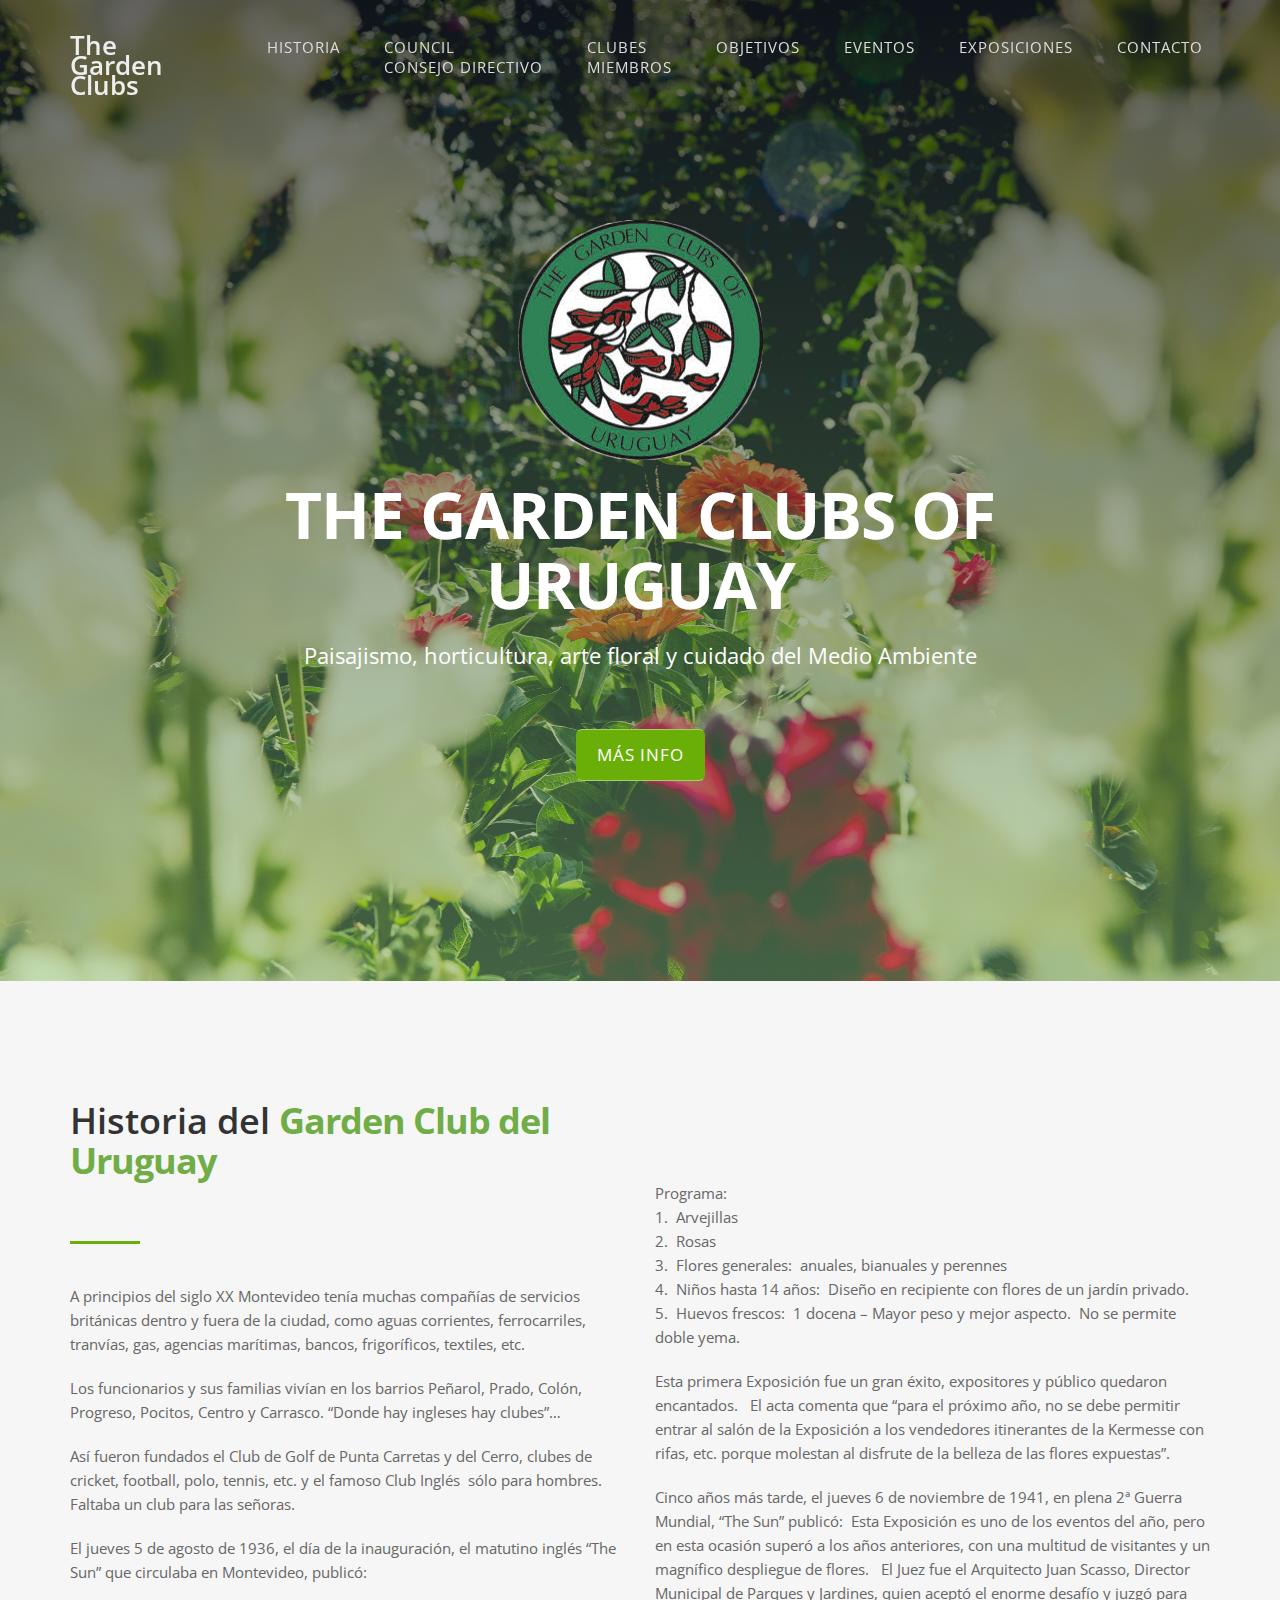
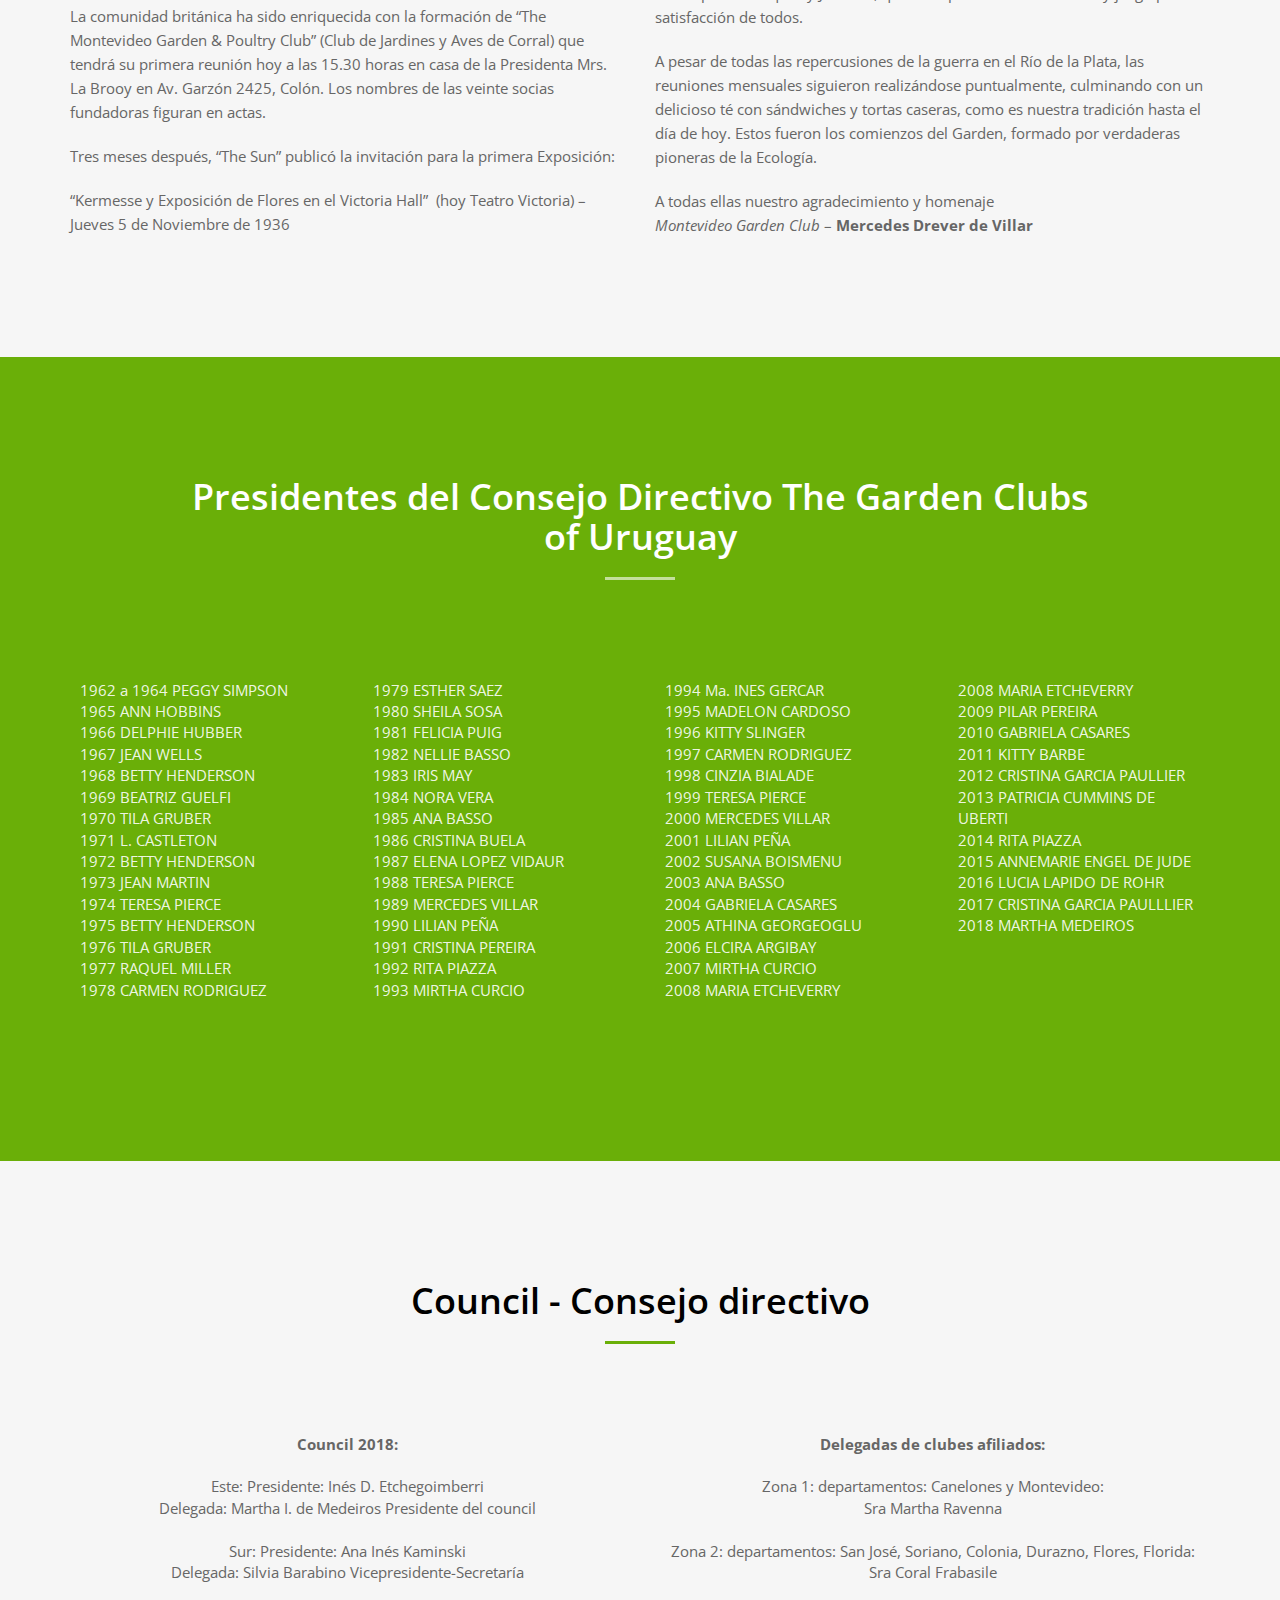
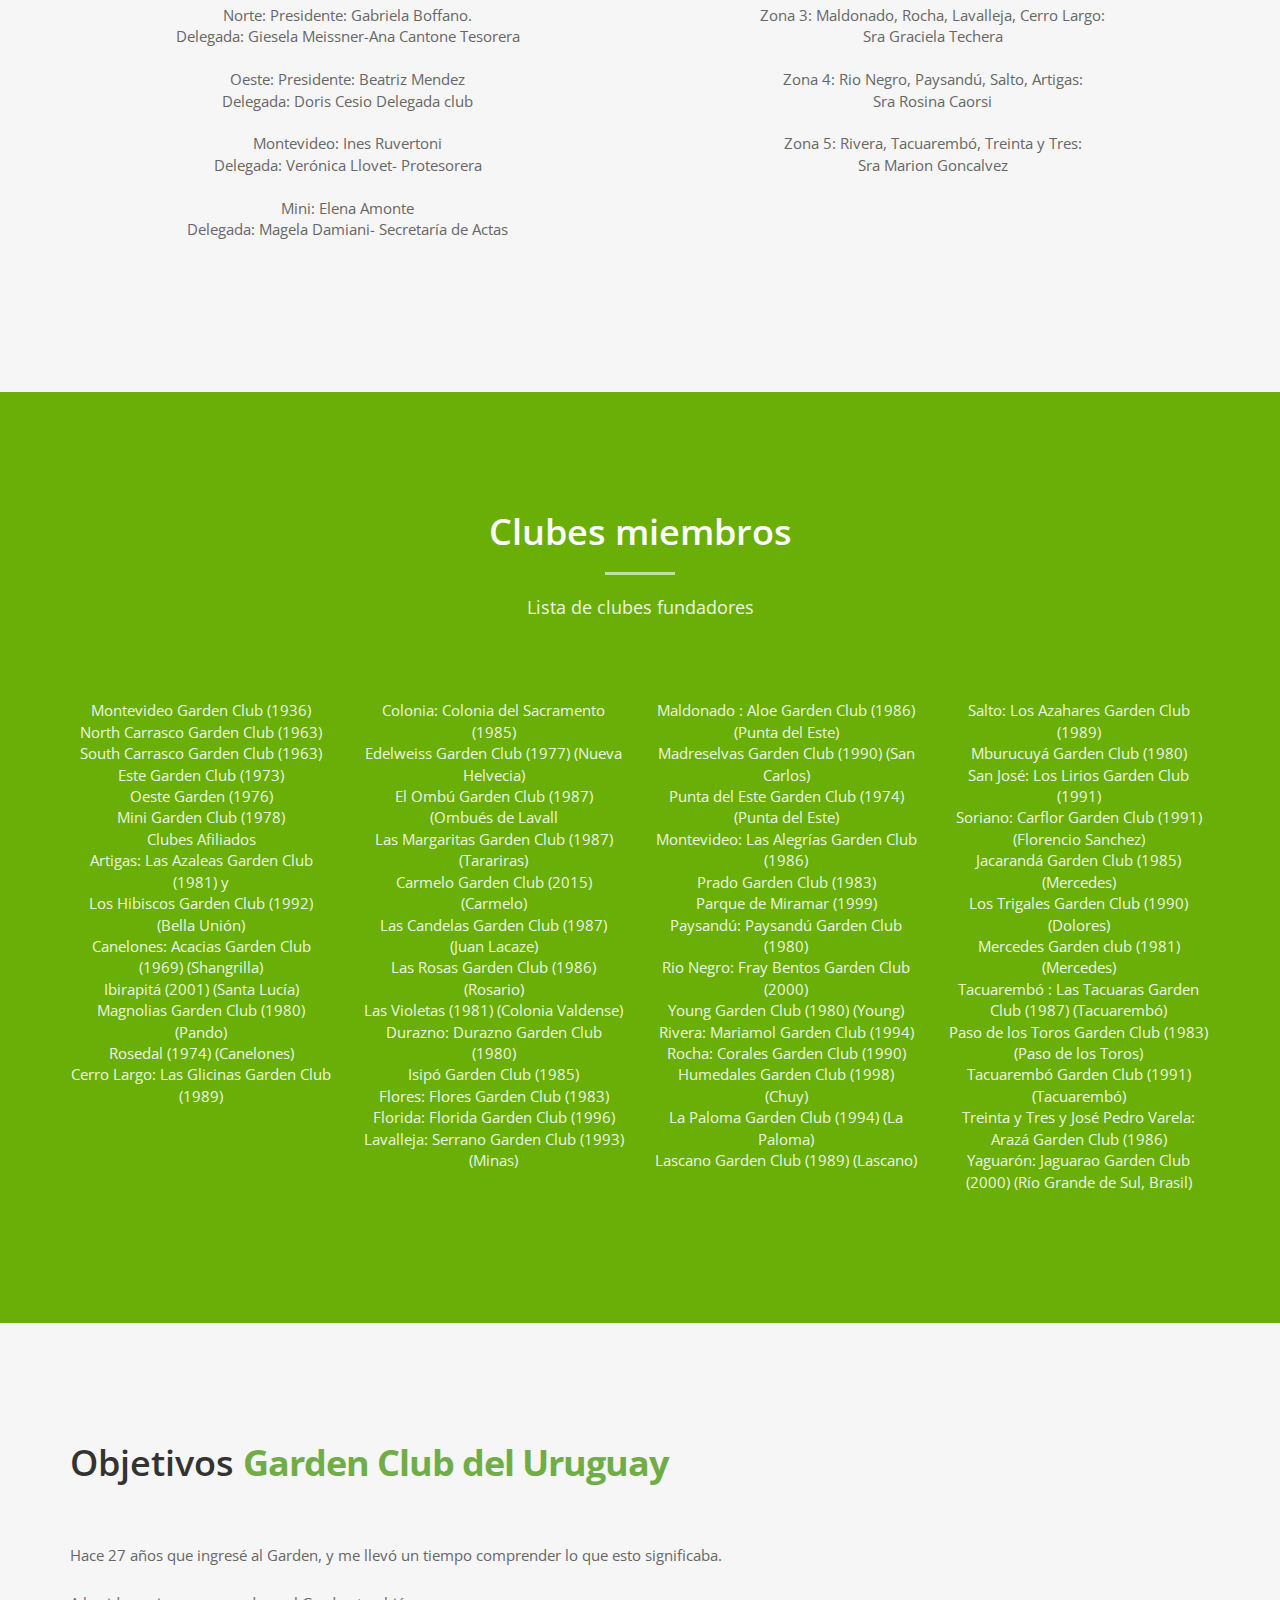
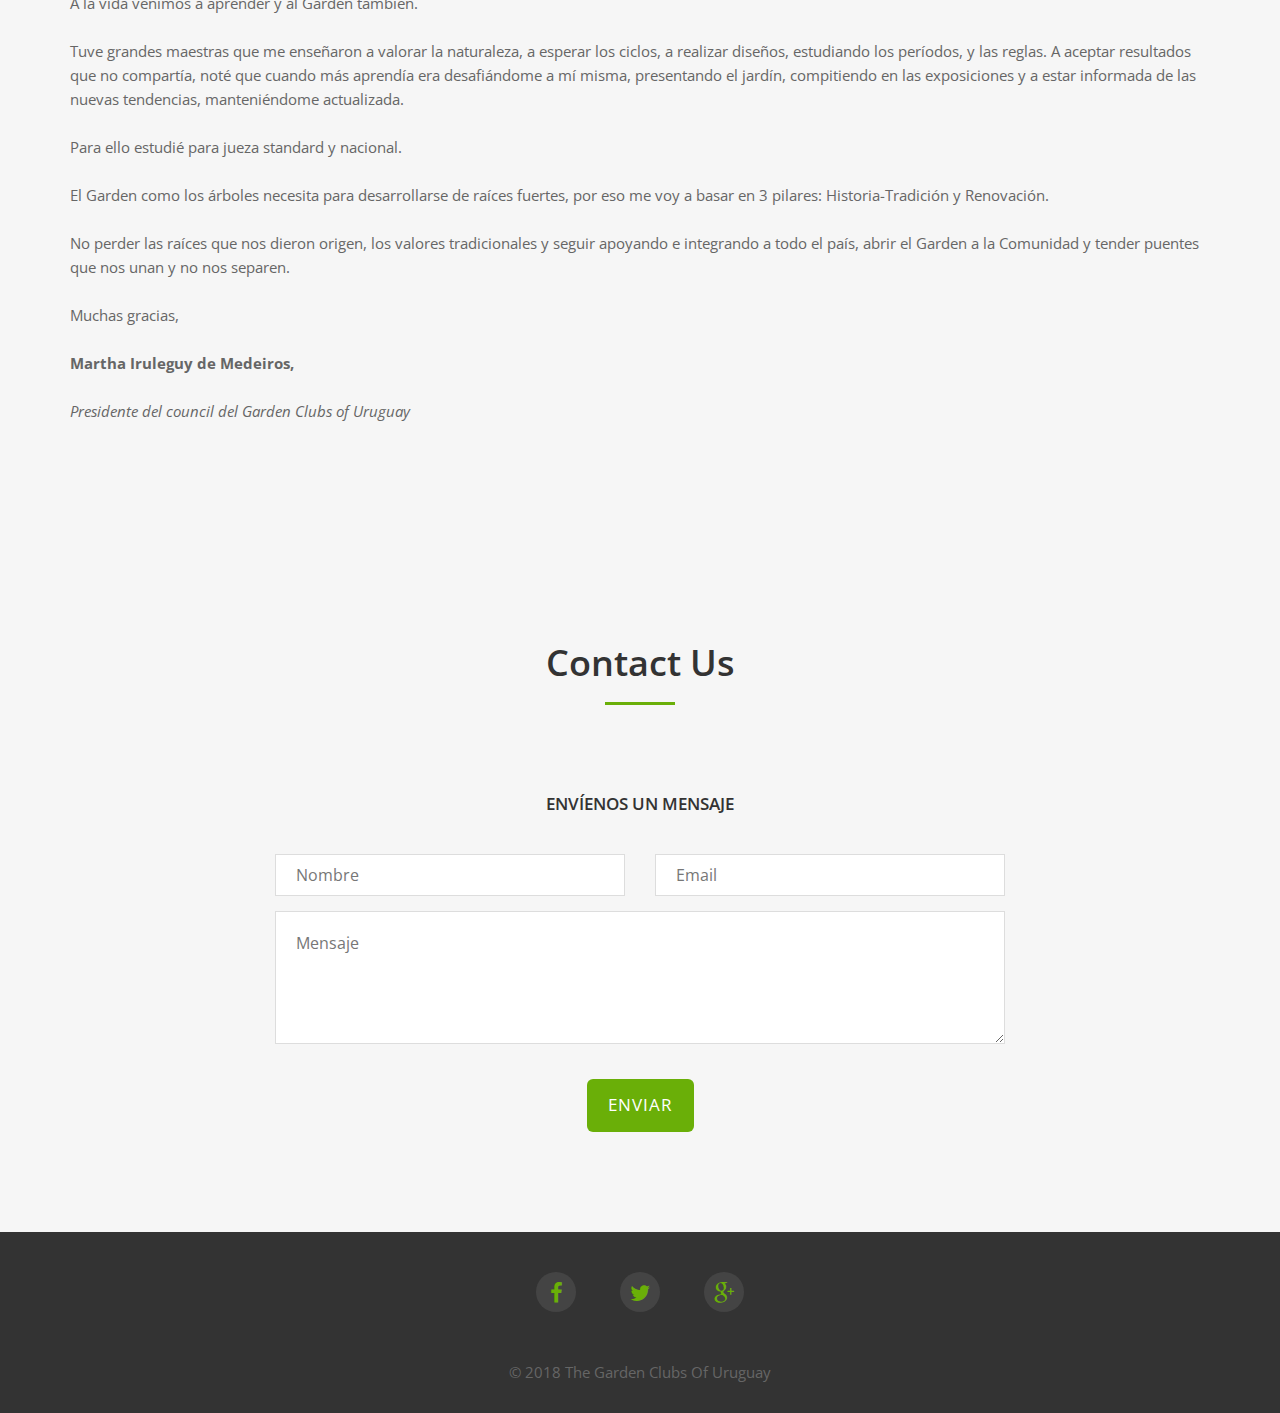
==== landscaper/index.html @ e651f4d4 "envio de correo" ====
<!DOCTYPE html>
<html lang="en">
<head>
<meta charset="utf-8">
<meta name="viewport" content="width=device-width, initial-scale=1">
<title>The Garden Club</title>
<meta name="description" content="">
<meta name="author" content="">

<!-- Favicons
    ================================================== -->
<link rel="shortcut icon" href="img/favicon.ico" type="image/x-icon">
<link rel="apple-touch-icon" href="img/apple-touch-icon.png">
<link rel="apple-touch-icon" sizes="72x72" href="img/apple-touch-icon-72x72.png">
<link rel="apple-touch-icon" sizes="114x114" href="img/apple-touch-icon-114x114.png">

<!-- Bootstrap -->
<link rel="stylesheet" type="text/css"  href="css/bootstrap.css">
<link rel="stylesheet" type="text/css" href="fonts/font-awesome/css/font-awesome.css">

<!-- Slider
    ================================================== -->
<link href="css/owl.carousel.css" rel="stylesheet" media="screen">
<link href="css/owl.theme.css" rel="stylesheet" media="screen">

<!-- Stylesheet
    ================================================== -->
<link rel="stylesheet" type="text/css" href="css/style.css">
<link rel="stylesheet" type="text/css" href="css/nivo-lightbox/nivo-lightbox.css">
<link rel="stylesheet" type="text/css" href="css/nivo-lightbox/default.css">
<link href="https://fonts.googleapis.com/css?family=Open+Sans:300,400,600,700" rel="stylesheet">

<!-- HTML5 shim and Respond.js for IE8 support of HTML5 elements and media queries -->
<!-- WARNING: Respond.js doesn't work if you view the page via file:// -->
<!--[if lt IE 9]>
      <script src="https://oss.maxcdn.com/html5shiv/3.7.2/html5shiv.min.js"></script>
      <script src="https://oss.maxcdn.com/respond/1.4.2/respond.min.js"></script>
    <![endif]-->
</head>
<body id="page-top" data-spy="scroll" data-target=".navbar-fixed-top">
<!-- Navigation
    ==========================================-->
<nav id="menu" class="navbar navbar-default navbar-fixed-top">
  <div class="container"> 
    <!-- Brand and toggle get grouped for better mobile display -->
    <div class="navbar-header">
      <button type="button" class="navbar-toggle collapsed" data-toggle="collapse" data-target="#bs-example-navbar-collapse-1"> <span class="sr-only">Toggle navigation</span> <span class="icon-bar"></span> <span class="icon-bar"></span> <span class="icon-bar"></span> </button>
      <a class="navbar-brand page-scroll" href="#page-top">The <br>Garden <br>Clubs</a> </div>
    
    <!-- Collect the nav links, forms, and other content for toggling -->
    <div class="collapse navbar-collapse" id="bs-example-navbar-collapse-1">
      <ul class="nav navbar-nav navbar-right">
        <li><a href="#history" class="page-scroll">Historia</a></li>
        <li><a href="#council" class="page-scroll">Council<br>Consejo directivo</a></li>
        <li><a href="#members" class="page-scroll">Clubes<br> miembros</a></li>
        <li><a href="#objective" class="page-scroll">Objetivos</a></li>
        <li><a href="#eventos" class="page-scroll">Eventos</a></li>
        <li><a href="#exposiciones" class="page-scroll">Exposiciones</a></li>
        <li><a href="#contact" class="page-scroll">Contacto</a></li>
      </ul>
    </div>
    <!-- /.navbar-collapse --> 
  </div>
  <!-- /.container-fluid --> 
</nav>
<!-- Header -->
<header id="header">
  <div class="intro">
    <div class="overlay">
      <div class="container">
        <div class="row">
          <div class="col-md-8 col-md-offset-2 intro-text">
            <div class="service-media"> <img src="img/logo.png" alt=" "> </div>
            <br>
            <h1>The Garden Clubs of Uruguay</h1>
            <p>Paisajismo, horticultura, arte floral y cuidado del Medio Ambiente</p>
            <a href="#history" class="btn btn-custom btn-lg page-scroll">Más Info</a> </div>
        </div>
      </div>
    </div>
  </div>
</header>
<!-- Historia Section -->
<div id="history">
    <div class="container">
      <div class="row">
        <div class="col-xs-12 col-md-6">
          <div class="history-text">
            <h2>Historia del  <span>Garden Club del Uruguay</span></h2>
            <br></br>
            <hr>
            <p>A principios del siglo XX Montevideo tenía muchas compañías de servicios
                británicas dentro y fuera de la ciudad, como aguas corrientes,
                ferrocarriles, tranvías, gas, agencias marítimas, bancos, frigoríficos,
                textiles, etc.    </p>
                <p> Los funcionarios y sus familias vivían en los barrios Peñarol,
                Prado, Colón, Progreso, Pocitos, Centro y Carrasco.
                “Donde hay ingleses hay clubes”…   </p> <p>Así fueron fundados el Club de Golf de
                Punta Carretas y del Cerro, clubes de cricket, football, polo, tennis, etc. y
                el famoso Club Inglés  sólo para hombres.
                Faltaba un club para las señoras.</p>
                <p>
                El jueves 5 de agosto de 1936, el día de la inauguración, el matutino inglés
                “The Sun” que circulaba en Montevideo, publicó:</p><p>
                La comunidad británica ha sido enriquecida con la formación de “The
                Montevideo Garden &amp; Poultry Club” (Club de Jardines y Aves de Corral)
                que tendrá su primera reunión hoy a las 15.30 horas en casa de la
                Presidenta Mrs. La Brooy en Av. Garzón 2425, Colón.
                Los nombres de las veinte socias fundadoras figuran en actas.
                <p>Tres meses después, “The Sun” publicó la invitación para la primera
                    Exposición:</p>
                    <p>
                    “Kermesse y Exposición de Flores en el Victoria Hall”  (hoy Teatro Victoria)
                    – Jueves 5 de Noviembre de 1936</p>

              </p>
          </div>
          </div>
        <div class="col-xs-12 col-md-6">
            <div class="history-text">
                <br></br></br>
                
                    <p>
                      Programa:  <br>1.  Arvejillas
                                 <br>2.  Rosas
                                 <br>3.  Flores generales:  anuales, bianuales y perennes
                                 <br>4.  Niños hasta 14 años:  Diseño en recipiente con flores de un jardín privado.
                                <br>5.  Huevos frescos:  1 docena – Mayor peso y mejor aspecto. 
                    No se permite doble yema.
                  </p>
                  <p>
                    Esta primera Exposición fue un gran éxito, expositores y público quedaron
                    encantados.   El acta comenta que “para el próximo año, no se debe
                  
                    permitir entrar al salón de la Exposición a los vendedores itinerantes de la
                    Kermesse con rifas, etc. porque molestan al disfrute de la belleza de las
                    flores expuestas”.</p>
                    <p>
                    Cinco años más tarde, el jueves 6 de noviembre de 1941, en plena 2ª
                    Guerra Mundial, “The Sun” publicó:  Esta Exposición es uno de los eventos
                    del año, pero en esta ocasión superó a los años anteriores, con una
                    multitud de visitantes y un magnífico despliegue de flores.   El Juez fue el
                    Arquitecto Juan Scasso, Director Municipal de Parques y Jardines, quien
                    aceptó el enorme desafío y juzgó para satisfacción de todos.
                  </p><p>
                    A pesar de todas las repercusiones de la guerra en el Río de la Plata, las
                    reuniones mensuales siguieron realizándose puntualmente, culminando
                    con un delicioso té con sándwiches y tortas caseras, como es nuestra
                    tradición hasta el día de hoy.
                    Estos fueron los comienzos del Garden, formado por verdaderas pioneras
                    de la Ecología.</p>
                    <p>
                    A todas ellas nuestro agradecimiento y homenaje </br>
                    <i>Montevideo Garden Club </i>– <b>Mercedes Drever de Villar</b></p>
              </div>
        </div>
        
      </div>
    </div>
  </div>

<!-- Council Section -->
<div id="history2">
    <div class="container">
      <div class="col-md-10 col-md-offset-1 section-title text-center">
        <h2>Presidentes del
            Consejo Directivo The Garden Clubs of Uruguay
            </h2>
        <hr>
      </div>
      <div class="row">
        <div class="col-xs-12 col-md-3">
          <div class="history2-desc">
            <p>
              
                1962 a 1964	PEGGY SIMPSON
                <br>1965		ANN HOBBINS
                <br>1966		DELPHIE HUBBER
                <br>1967		JEAN WELLS
                <br>1968		BETTY HENDERSON
                <br>1969		BEATRIZ GUELFI
                <br>1970		TILA GRUBER
                <br>1971		L. CASTLETON
                <br>1972		BETTY HENDERSON
                <br>1973		JEAN MARTIN
                <br>1974		TERESA PIERCE
                <br>1975		BETTY HENDERSON
                <br>1976		TILA GRUBER
                <br>1977		RAQUEL MILLER
                <br>1978		CARMEN RODRIGUEZ
            </p>
          </div>
        </div>
        <div class="col-xs-12 col-md-3">
            <div class="history2-desc">
              <p>
                
                  
                  1979		ESTHER SAEZ
                  <br>1980		SHEILA SOSA
                  <br>1981		FELICIA PUIG
                  <br>1982		NELLIE BASSO
                  <br>1983		IRIS MAY
                  <br>1984		NORA VERA
                  <br>1985		ANA BASSO
                  <br>1986		CRISTINA BUELA	 
                  <br>1987		ELENA LOPEZ VIDAUR
                  <br>1988		TERESA PIERCE 
                  <br>1989		MERCEDES VILLAR 
                  <br>1990		LILIAN PEÑA 
                  <br>1991		CRISTINA PEREIRA
                  <br>1992		RITA PIAZZA
                  <br>1993		MIRTHA CURCIO
              </p>
            </div>
          </div>
        <div class="col-xs-12 col-md-3">
          <div class="history2-desc">
            <p> 
                
                1994		Ma. INES GERCAR
                <br>1995		MADELON CARDOSO
                <br>1996		KITTY SLINGER
                <br>1997		CARMEN RODRIGUEZ
                <br>1998		CINZIA  BIALADE
                <br>1999		TERESA PIERCE
                <br>2000	  MERCEDES VILLAR
                <br>2001		LILIAN PEÑA
                <br>2002 	  SUSANA BOISMENU
                <br>2003	  ANA BASSO
                <br>2004    GABRIELA CASARES
                <br>2005	  ATHINA GEORGEOGLU
                <br>2006    ELCIRA ARGIBAY
                <br>2007	  MIRTHA CURCIO
                <br>2008 	  MARIA ETCHEVERRY
            </p>
          </div>
        </div>
        <div class="col-xs-12 col-md-3">
            <div class="history2-desc">
              <p> 2008 	  MARIA ETCHEVERRY
                  <br>2009 	  PILAR PEREIRA
                  <br>2010		GABRIELA CASARES
                  <br>2011		KITTY BARBE
                  <br>2012 	  CRISTINA GARCIA  PAULLIER
                  <br>2013 	  PATRICIA CUMMINS DE UBERTI
                  <br>2014		RITA PIAZZA
                  <br>2015		ANNEMARIE ENGEL DE JUDE
                  <br>2016		LUCIA LAPIDO DE ROHR
                  <br>2017		CRISTINA GARCIA PAULLLIER
                  <br>2018    MARTHA MEDEIROS
              </p>
            </div>
          </div>
        
      </div>
    </div>
  </div>



  <!-- Council Section -->
<div id="council">
    <div class="container">
      <div class="col-md-10 col-md-offset-1 section-title text-center">
        <h2>Council - Consejo directivo</h2>
        <hr>
      </div>
      <div class="row">
        <div class="col-md-6 text-center">
          <div class="council-desc">
            <p>
              <b>Council 2018:</b><br></br>

                Este: Presidente:  Inés D. Etchegoimberri  </br> Delegada: Martha I. de Medeiros Presidente del council
                <br></br>
                 Sur:    Presidente:  Ana Inés Kaminski        </br> Delegada: Silvia Barabino Vicepresidente-Secretaría
                 <br></br>
                Norte:  Presidente:  Gabriela Boffano.          </br> Delegada: Giesela Meissner-Ana Cantone Tesorera
                <br></br>
                Oeste:  Presidente:  Beatriz Mendez              </br> Delegada: Doris Cesio Delegada club
                <br></br>
                Montevideo: Ines Ruvertoni                           </br>  Delegada: Verónica Llovet- Protesorera
                <br></br>
                Mini: Elena Amonte		                         </br> Delegada: Magela Damiani- Secretaría de Actas
                <br></br>
            </p>
          </div>
        </div>
        <div class="col-md-6 text-center">
          <div class="council-desc">
            <p> <b>Delegadas de clubes afiliados: </b><br></br>
                
                Zona 1: departamentos: Canelones y Montevideo: </br>Sra  Martha Ravenna <br></br>
                Zona 2: departamentos: San José, Soriano, Colonia, Durazno, Flores, Florida: </br>Sra Coral Frabasile<br></br>
                Zona 3: Maldonado, Rocha, Lavalleja, Cerro Largo:</br> Sra Graciela Techera<br></br>
                Zona 4: Rio Negro, Paysandú, Salto, Artigas:</br> Sra Rosina Caorsi<br></br>
                Zona 5: Rivera, Tacuarembó, Treinta y Tres:</br> Sra Marion Goncalvez<br></br>
              </p>
          </div>
        </div>
      </div>
    </div>
  </div>

<!-- Clubes Miembros Section -->
<div id="members">
    <div class="container">
      <div class="col-md-10 col-md-offset-1 section-title text-center">
        <h2>Clubes miembros</h2>
        <hr>
        <p>Lista de clubes fundadores<br></p>
      </div>
      <div class="row">
        <div class="col-md-3 text-center">
          <div class="service-desc">
            <p>Montevideo Garden Club (1936)<br>
              North Carrasco Garden Club (1963)<br>
              South Carrasco Garden Club (1963)<br>
              Este Garden Club (1973)<br>
              Oeste Garden (1976)<br>
              Mini Garden Club (1978)<br>
              Clubes Afiliados<br>
              Artigas: Las Azaleas Garden Club (1981) y<br>
              Los Hibiscos Garden Club (1992) (Bella Unión)<br>
              Canelones: Acacias Garden Club (1969) (Shangrilla)<br>
              Ibirapitá (2001) (Santa Lucía)<br>
              Magnolias Garden Club (1980) (Pando)<br>
              Rosedal (1974) (Canelones)<br>
              Cerro Largo: Las Glicinas Garden Club (1989)<br></p>
          </div>
        </div>
        <div class="col-md-3 text-center">
          <div class="service-desc">
            <p>Colonia: Colonia del Sacramento (1985)<br>
              Edelweiss Garden Club (1977) (Nueva Helvecia)<br>
              El Ombú Garden Club (1987) (Ombués de Lavall<br>
              Las Margaritas Garden Club (1987) (Tarariras)<br>
              Carmelo Garden Club (2015) (Carmelo)<br>
              Las Candelas Garden Club (1987) (Juan Lacaze)<br>
              Las Rosas Garden Club (1986) (Rosario)<br>
              Las Violetas (1981) (Colonia Valdense)<br>
              Durazno: Durazno Garden Club (1980)<br>
              Isipó Garden Club (1985)<br>
              Flores: Flores Garden Club (1983)<br>
              Florida: Florida Garden Club (1996)<br>
              Lavalleja: Serrano Garden Club (1993) (Minas)<br>
              </p>
          </div>
        </div>
        <div class="col-md-3 text-center">
          <div class="service-desc">
            <p>
                Maldonado : Aloe Garden Club (1986) (Punta del Este)<br>
                Madreselvas Garden Club (1990) (San Carlos)<br>
                Punta del Este Garden Club (1974) (Punta del Este)<br>
                Montevideo: Las Alegrías Garden Club (1986)<br>
                Prado Garden Club (1983)<br>
                Parque de Miramar (1999)<br>
                Paysandú: Paysandú Garden Club (1980)<br>
                Rio Negro: Fray Bentos Garden Club (2000)<br>
                Young Garden Club (1980) (Young)<br>
                Rivera: Mariamol Garden Club (1994)<br>
                Rocha: Corales Garden Club (1990)<br>
                Humedales Garden Club (1998) (Chuy)<br>
                La Paloma Garden Club (1994) (La Paloma)<br>
                Lascano Garden Club (1989) (Lascano)<br>
                </p>
          </div>
        </div>
        <div class="col-md-3 text-center">
          <div class="service-desc">
            <p>
                Salto: Los Azahares Garden Club (1989)<br>
                Mburucuyá Garden Club (1980)<br>
                San José: Los Lirios Garden Club (1991)<br>
                Soriano: Carflor Garden Club (1991) (Florencio Sanchez)<br>
                Jacarandá Garden Club (1985) (Mercedes)<br>
                Los Trigales Garden Club (1990) (Dolores)<br>
                Mercedes Garden club (1981) (Mercedes)<br>
                Tacuarembó : Las Tacuaras Garden Club (1987) (Tacuarembó)<br>
                Paso de los Toros Garden Club (1983) (Paso de los Toros)<br>
                Tacuarembó Garden Club (1991) (Tacuarembó)<br>
                Treinta y Tres y José Pedro Varela: Arazá Garden Club (1986)<br>
                Yaguarón: Jaguarao Garden Club (2000) (Río Grande de Sul, Brasil)<br></p>
          </div>
        </div>
      </div>
    </div>
  </div>

    <!-- objective Section -->
<div id="objective">
    <div class="container">
      <div class="row">
        <div class="col-xs-12 col-md-12">
          <div class="objective-text">
            <h2>Objetivos <span>Garden Club del Uruguay</span></h2>
            <br>
            <p>Hace 27 años que ingresé al Garden, y me llevó un tiempo comprender lo que esto significaba.
                <br></br>

                A la vida venimos a aprender y al Garden también.
                <br></br>
                Tuve grandes maestras que me enseñaron a valorar la naturaleza, a esperar los ciclos, a realizar diseños, estudiando los períodos, y las reglas. A aceptar resultados que no compartía, noté que cuando más aprendía era desafiándome a mí misma, presentando el jardín, compitiendo en las exposiciones y a estar informada de las nuevas tendencias, manteniéndome actualizada.
                <br></br>
                Para ello estudié para jueza standard y nacional.
                <br></br>
                El Garden como los árboles necesita para desarrollarse de raíces fuertes, por eso me voy a basar en 3 pilares: Historia-Tradición y Renovación.
                <br></br>
                No perder las raíces que nos dieron origen, los valores tradicionales y seguir apoyando e integrando a todo el país, abrir el Garden a la Comunidad y tender puentes que nos unan y no nos separen.
                <br></br>
                
                
                Muchas gracias,
                
                <br></br>
                <b>Martha Iruleguy de Medeiros, </b>
                <br></br>
               <i> Presidente del council del Garden Clubs of Uruguay</p> 
              </i>
              </div>
        </div>
        
      </div>
    </div>
  </div>

<!-- Contact Section -->
<div id="contact" class="text-center">
  <div class="container">
    <div class="section-title text-center">
      <h2>Contact Us</h2>
      <hr>
    </div>
    
    <div class="col-md-8 col-md-offset-2">
      <h3>Envíenos un mensaje</h3>
      <form method="POST" action="https://formspree.io/rfrabasile@zircon.tech">
        <div class="row">
          <div class="col-md-6">
            <div class="form-group">
              <input type="text" id="name" class="form-control" placeholder="Nombre" required="required">
              <p class="help-block text-danger"></p>
            </div>
          </div>
          <div class="col-md-6">
            <div class="form-group">
              <input type="email" id="email" class="form-control" placeholder="Email" required="required">
              <p class="help-block text-danger"></p>
            </div>
          </div>
        </div>
        <div class="form-group">
          <textarea name="message" id="message" class="form-control" rows="4" placeholder="Mensaje" required></textarea>
          <p class="help-block text-danger"></p>
        </div>
        <div id="success"></div>
        <button type="submit" class="btn btn-custom btn-lg">Enviar</button>
      </form>
    </div>
  </div>
</div>
<!-- Footer Section -->
<div id="footer">
  <div class="container text-center">
    <div class="col-md-8 col-md-offset-2">
      <div class="social">
        <ul>
          <li><a href="#"><i class="fa fa-facebook"></i></a></li>
          <li><a href="#"><i class="fa fa-twitter"></i></a></li>
          <li><a href="#"><i class="fa fa-google-plus"></i></a></li>
        </ul>
      </div>
      <p>&copy; 2018 The Garden Clubs Of Uruguay</p>
    </div>
  </div>
</div>
<script type="text/javascript" src="js/jquery.1.11.1.js"></script> 
<script type="text/javascript" src="js/bootstrap.js"></script> 
<script type="text/javascript" src="js/SmoothScroll.js"></script> 
<script type="text/javascript" src="js/nivo-lightbox.js"></script> 
<script type="text/javascript" src="js/jquery.isotope.js"></script> 
<script type="text/javascript" src="js/owl.carousel.js"></script> 
<script type="text/javascript" src="js/jqBootstrapValidation.js"></script> 
<!--script type="text/javascript" src="js/contact_me.js"></script--> 
<script type="text/javascript" src="js/main.js"></script>
</body>
</html>
---- landscaper/css/style.css ----
body, html {
	font-family: 'Open Sans', sans-serif;
	text-rendering: optimizeLegibility !important;
	-webkit-font-smoothing: antialiased !important;
	color: #666;
	font-weight: 400;
	width: 100% !important;
	height: 100% !important;
}
h2 {
	margin: 0 0 20px 0;
	font-weight: 600;
	font-size: 36px;
	color: #333;
}
h3, h4 {
	font-size: 20px;
	font-weight: 400;
	color: #333;
}
h5 {
	text-transform: uppercase;
	font-weight: 700;
	line-height: 20px;
}
p {
	font-size: 15px;
}
p.intro {
	margin: 12px 0 0;
	line-height: 24px;
}
a {
	color: #6aaf08;
	font-weight: 400;
}
a:hover, a:focus {
	text-decoration: none;
	color: #222;
}
ul, ol {
	list-style: none;
}
.clearfix:after {
	visibility: hidden;
	display: block;
	font-size: 0;
	content: " ";
	clear: both;
	height: 0;
}
.clearfix {
	display: inline-block;
}
* html .clearfix {
	height: 1%;
}
.clearfix {
	display: block;
}
ul, ol {
	padding: 0;
	webkit-padding: 0;
	moz-padding: 0;
}
hr {
	height: 3px;
	width: 70px;
	text-align: center;
	position: relative;
	background: #6aaf08;
	margin: 0 auto;
	margin-bottom: 20px;
	border: 0;
}
/* Navigation */
#menu {
	padding: 20px;
	transition: all 0.8s;
}
#menu.navbar-default {
	background-color: rgba(248, 248, 248, 0);
	border-color: rgba(231, 231, 231, 0);
}
#menu a.navbar-brand {
	font-size: 26px;
	font-weight: 600;
	color: #eee;
}
#menu.navbar-default .navbar-nav > li > a {
	text-transform: uppercase;
	color: #ddd;
	font-size: 15px;
	font-weight: 400;
	letter-spacing: 1px;
	padding: 8px 2px;
	border-radius: 0;
	margin: 9px 20px 0 20px;
}
#menu.navbar-default .navbar-nav > li > a:hover {
	color: #6aaf08;
}
.on {
	background-color: #333 !important;
	padding: 0 !important;
	padding: 15px 0 !important;
}
.navbar-default .navbar-nav > .active > a, .navbar-default .navbar-nav > .active > a:hover, .navbar-default .navbar-nav > .active > a:focus {
	color: #6aaf08 !important;
	background-color: transparent;
}
.navbar-toggle {
	border-radius: 0;
}
.navbar-default .navbar-toggle:hover, .navbar-default .navbar-toggle:focus {
	background-color: #fff;
	border-color: #fff;
}
.navbar-default .navbar-toggle:hover>.icon-bar {
	background-color: #6aaf08;
}
.section-title {
	margin-bottom: 70px;
}
.section-title p {
	font-size: 18px;
	color: #666;
}
.btn-custom {
	text-transform: uppercase;
	color: #fff;
	background-color: #6aaf08;
	padding: 14px 20px;
	letter-spacing: 1px;
	margin: 0;
	font-size: 17px;
	font-weight: 400;
	border-radius: 6px;
	margin-top: 20px;
	transition: all 0.3s;
}
.btn-custom:hover, .btn-custom:focus, .btn-custom.focus, .btn-custom:active, .btn-custom.active {
	color: #fff;
	background-color: #5f9d07;
}
.btn:active, .btn.active {
	background-image: none;
	outline: 0;
	-webkit-box-shadow: none;
	box-shadow: none;
}
a:focus, .btn:focus, .btn:active:focus, .btn.active:focus, .btn.focus, .btn:active.focus, .btn.active.focus {
	outline: none;
	outline-offset: none;
}
/* Header Section */
.intro {
	display: table;
	width: 100%;
	padding: 0;
	background: url(../img/intro-bg.jpg) top center no-repeat;
	background-color: #e5e5e5;
	-webkit-background-size: cover;
	-moz-background-size: cover;
	background-size: cover;
	-o-background-size: cover;
}
.intro .overlay {
	/* Permalink - use to edit and share this gradient: http://colorzilla.com/gradient-editor/#000000+0,70ad47+100&0.6+0,0.4+100 */
	background: -moz-linear-gradient(top, rgba(0,0,0,0.6) 0%, rgba(112,173,71,0.4) 100%); /* FF3.6-15 */
	background: -webkit-linear-gradient(top, rgba(0,0,0,0.6) 0%, rgba(112,173,71,0.4) 100%); /* Chrome10-25,Safari5.1-6 */
	background: linear-gradient(to bottom, rgba(0,0,0,0.6) 0%, rgba(112,173,71,0.4) 100%); /* W3C, IE10+, FF16+, Chrome26+, Opera12+, Safari7+ */
filter: progid:DXImageTransform.Microsoft.gradient( startColorstr='#99000000', endColorstr='#6670ad47', GradientType=0 ); /* IE6-9 */
}
.intro .fa {
	font-size: 94px;
	margin-bottom: 40px;
	color: #fff;
}
.intro h1 {
	color: #fff;
	font-size: 64px;
	font-weight: 700;
	letter-spacing: -1px;
	margin-top: 0;
	margin-bottom: 10px;
	text-transform: uppercase;
}
.intro p {
	color: #fff;
	font-size: 22px;
	margin-top: 20px;
	line-height: 28px;
	margin-bottom: 40px;
}
.intro .btn-custom {
	border-top: 1px solid rgba(255,255,255,0.4);
	border-bottom: 1px solid rgba(255,255,255,0.4);
}
header .intro-text {
	padding-top: 220px;
	padding-bottom: 200px;
	text-align: center;
}
/* About Section */
#about {
	padding: 120px 0 80px 0;
	background: #f6f6f6;
}
#about h3 {
	font-size: 22px;
	font-weight: 600;
	margin: 20px 0 0 0;
}
#about .about-text span {
	color: #70ad47;
	font-weight: 700;
	letter-spacing: -1px;
}
#about hr {
	margin-left: 0;
	margin-bottom: 40px;
}
#about .btn {
	margin-top: 40px;
}
#about .about-media img {
	position: relative;
	display: block;
	width: 100%;
	height: auto;
}
#about .about-text, #about .about-desc {
	margin-bottom: 40px;
}
#about p {
	line-height: 24px;
	margin-top: 20px;
}
/* objective Section */
#objective {
	padding: 120px 0 80px 0;
	background: #f6f6f6;
}
#objective h3 {
	font-size: 22px;
	font-weight: 600;
	margin: 20px 0 0 0;
}
#objective .objective-text span {
	color: #70ad47;
	font-weight: 700;
	letter-spacing: -1px;
}
#objective hr {
	margin-left: 0;
	margin-bottom: 40px;
}
#objective .btn {
	margin-top: 40px;
}
#objective .objective-media img {
	position: relative;
	display: block;
	width: 100%;
	height: auto;
}
#objective .objective-text, #objective .objective-desc {
	margin-bottom: 40px;
}
#objective p {
	line-height: 24px;
	margin-top: 20px;
}
/* History Section */
#history {
	padding: 120px 0 80px 0;
	background: #f6f6f6;
}
#history h3 {
	font-size: 22px;
	font-weight: 600;
	margin: 20px 0 0 0;
}
#history .history-text span {
	color: #70ad47;
	font-weight: 700;
	letter-spacing: -1px;
}
#history hr {
	margin-left: 0;
	margin-bottom: 40px;
}
#history .btn {
	margin-top: 40px;
}
#history .history-media img {
	position: relative;
	display: block;
	width: 100%;
	height: auto;
}
#history .history-text, #history .history-desc {
	margin-bottom: 40px;
}
#history p {
	line-height: 24px;
	margin-top: 20px;
}
/* history2 Section */
#history2 {
	padding: 120px 0;
	background: #6aaf08;
}
#history2 .history2-media {
	margin: 10px;
}
#history2 .history2-media img {
	position: relative;
	width: 225px;
	height: 225px;
	border-radius: 50%;
	border: 10px solid rgba(255,255,255,0.1);
}
#history2 .history2-desc {
	margin: 10px 10px 40px;
	text-align: left;
}
#history2 h2 {
	color: #fff;
}
#history2 h3 {
	color: #fff;
	font-size: 24px;
	font-weight: 400;
	padding: 5px 0;
}
#history2 p {
	color: rgba(255,255,255,0.9);
}
#history2 hr {
	background: rgba(255,255,255,0.6);
}
/* Services Section */
#services {
	padding: 120px 0;
	background: #6aaf08;
}
#services .service-media {
	margin: 10px;
}
#services .service-media img {
	position: relative;
	width: 225px;
	height: 225px;
	border-radius: 50%;
	border: 10px solid rgba(255,255,255,0.1);
}
#services .service-desc {
	margin: 10px 10px 40px;
	text-align: center;
}
#services h2 {
	color: #fff;
}
#services h3 {
	color: #fff;
	font-size: 24px;
	font-weight: 400;
	padding: 5px 0;
}
#services p {
	color: rgba(255,255,255,0.9);
}
#services hr {
	background: rgba(255,255,255,0.6);
}
/* Members Section */
#members {
	padding: 120px 0;
	background: #6aaf08;
}
#members .members-media {
	margin: 10px;
}
#members .members-media img {
	position: relative;
	width: 225px;
	height: 225px;
	border-radius: 50%;
	border: 10px solid rgba(255,255,255,0.1);
}
#members .members-desc {
	margin: 10px 10px 40px;
	text-align: center;
}
#members h2 {
	color: #fff;
}
#members h3 {
	color: #fff;
	font-size: 24px;
	font-weight: 400;
	padding: 5px 0;
}
#members p {
	color: rgba(255,255,255,0.9);
}
#members hr {
	background: rgba(255,255,255,0.6);
}
/* council Section */
#council {
	padding: 120px 0;
	background: #f6f6f6;
}
#council .counsel-media {
	margin: 10px;
}
#council .counsel-media img {
	position: relative;
	width: 225px;
	height: 225px;
	border-radius: 50%;
	border: 10px solid #000000;
}
#council .counsel-desc {
	margin: 10px 10px 40px;
	text-align: center;
}
#council h2 {
	color: #000000 ;
}
#council h3 {
	color: #6aaf08;
	font-size: 24px;
	font-weight: 400;
	padding: 5px 0;
}
#council p {
	color: #666
}
#council hr {
	background: #6aaf08;
}
/* Portfolio Section */
#portfolio {
	padding: 100px 0;
	background: #f6f6f6;
}
.categories {
	text-align: center;
}
ul.cat li {
	display: inline-block;
}
ol.type li {
	display: inline-block;
	margin: 0 10px 40px 10px;
}
ol.type li a {
	color: #555;
	font-size: 16px;
	font-weight: 400;
	padding: 8px 16px;
	background: #e6e6e6;
	border: 0;
	border-radius: 4px;
	letter-spacing: 1px;
	text-transform: uppercase;
	transition: all 0.3s;
}
ol.type li a.active {
	background: #6aaf08;
	color: #fff;
}
ol.type li a:hover {
	background: #6aaf08;
	color: #fff;
}
.isotope-item {
	z-index: 2
}
.isotope-hidden.isotope-item {
	z-index: 1
}
.isotope, .isotope .isotope-item {
	/* change duration value to whatever you like */
	-webkit-transition-duration: 0.8s;
	-moz-transition-duration: 0.8s;
	transition-duration: 0.8s;
}
.isotope-item {
	margin-right: -1px;
	-webkit-backface-visibility: hidden;
	backface-visibility: hidden;
}
.isotope {
	-webkit-backface-visibility: hidden;
	backface-visibility: hidden;
	-webkit-transition-property: height, width;
	-moz-transition-property: height, width;
	transition-property: height, width;
}
.isotope .isotope-item {
	-webkit-backface-visibility: hidden;
	backface-visibility: hidden;
	-webkit-transition-property: -webkit-transform, opacity;
	-moz-transition-property: -moz-transform, opacity;
	transition-property: transform, opacity;
}
.portfolio-item {
	margin: 15px 0;
}
.portfolio-item .hover-bg {
	overflow: hidden;
	position: relative;
	margin: 0 auto;
}
.hover-bg .hover-text {
	position: absolute;
	text-align: center;
	margin: 0 auto;
	color: #fff;
	background: rgba(0, 0, 0, 0.6);
	padding: 30% 0 0 0;
	height: 100%;
	width: 100%;
	opacity: 0;
	transition: all 0.5s;
}
.hover-bg .hover-text>h4 {
	opacity: 0;
	color: #fff;
	-webkit-transform: translateY(100%);
	transform: translateY(100%);
	transition: all 0.3s;
	font-size: 18px;
	letter-spacing: 1px;
	font-weight: 300;
	text-transform: uppercase;
}
.hover-bg:hover .hover-text>h4 {
	opacity: 1;
	-webkit-backface-visibility: hidden;
	-webkit-transform: translateY(0);
	transform: translateY(0);
}
.hover-bg:hover .hover-text {
	opacity: 1;
}
/* Testimonials Section */
#testimonials {
	background: #444 url(../img/testimonials-bg.jpg) center center no-repeat fixed;
	background-size: cover;
}
#testimonials .overlay {
	padding: 120px 0;
	background: rgba(106, 175, 8, 0.85);
}
#testimonials h2 {
	color: #fff;
}
#testimonials hr {
	background: rgba(255,255,255,0.6);
}
#testimonial p {
	color: #fff;
	font-size: 16px;
	font-weight: 400;
	line-height: 32px;
}
.owl-theme .owl-controls .owl-page span {
	display: block;
	width: 12px;
	height: 12px;
	margin: 5px 7px;
	filter: Alpha(Opacity=1);
	opacity: 1;
	border-radius: 50%;
	background: rgba(255,255,255,0.4);
	transition: all 0.5s;
	border: 1px solid rgba(255,255,255,0.3);
}
.owl-theme .owl-controls .owl-page.active span, .owl-theme .owl-controls.clickable .owl-page:hover span {
	filter: Alpha(Opacity=100);
	opacity: 1;
	background: #fff;
	border: 1px solid #fff;
}
.owl-theme .owl-controls .owl-page.active span {
	background: #fff;
	border: 1px solid #fff;
}
/* Contact Section */
#contact {
	padding: 100px 0;
	background: #F6F6F6;
}
#contact .section-title p {
	color: #777;
}
#contact form {
	padding: 0;
	margin-top: 40px;
}
#contact h3 {
	text-transform: uppercase;
	font-size: 17px;
	font-weight: 600;
}
#contact .text-danger {
	color: #cc0033;
	text-align: left;
}
label {
	font-size: 12px;
	font-weight: 400;
	font-family: 'Open Sans', sans-serif;
	float: left;
}
#contact .form-control {
	display: block;
	width: 100%;
	padding: 20px 20px;
	font-size: 16px;
	line-height: 1.42857143;
	color: #444;
	background-color: #fff;
	background-image: none;
	border: 1px solid #ddd;
	border-radius: 0;
	-webkit-box-shadow: none;
	box-shadow: none;
	-webkit-transition: none;
	-o-transition: none;
	transition: none;
}
#contact .form-control:focus {
	outline: 0;
	-webkit-box-shadow: 0 0 15px #ddd;
	box-shadow: 0 0 15px #ddd;
}
.form-control::-webkit-input-placeholder {
color: #777;
}
.form-control:-moz-placeholder {
color: #777;
}
.form-control::-moz-placeholder {
color: #777;
}
.form-control:-ms-input-placeholder {
color: #777;
}
#contact .contact-info {
	margin-bottom: 30px;
}
#contact .contact-info hr {
	background: #ddd;
}
#contact .contact-item {
	margin: 20px 0 40px 0;
}
/* Footer Section*/
#footer {
	background: #333;
	padding: 30px 0 20px;
}
#footer h3 {
	color: #1e7a46;
	font-weight: 400;
	font-size: 18px;
	text-transform: uppercase;
	margin-bottom: 20px;
}
#footer .social {
	margin: 10px 0 50px 0;
}
#footer .social ul li {
	display: inline-block;
	margin: 0 20px;
}
#footer .social i.fa {
	font-size: 22px;
	width: 40px;
	height: 40px;
	padding: 10px;
	background: #444;
	color: #6aaf08;
	border-radius: 50%;
	transition: all 0.3s;
}
#footer .social i.fa:hover {
	background: #6aaf08;
	color: #fff;
}
#footer p {
	color: #666;
	font-size: 15px;
}
#footer a {
	color: #888;
}
#footer a:hover {
	color: #ccc;
}
---- landscaper/css/nivo-lightbox/default.css ----
/*
 * Nivo Lightbox Default Theme v1.0
 * http://dev7studios.com/nivo-lightbox
 *
 * Copyright 2013, Dev7studios
 * Free to use and abuse under the MIT license.
 * http://www.opensource.org/licenses/mit-license.php
 */
 
 .nivo-lightbox-theme-default * {
    -webkit-box-sizing: initial !important;
    -moz-box-sizing: initial !important;
    box-sizing: initial !important;
 }
.nivo-lightbox-theme-default.nivo-lightbox-overlay { 
	background: #666;
	background: rgba(0,0,0,0.6); 
}
.nivo-lightbox-theme-default .nivo-lightbox-content.nivo-lightbox-loading { background: url(loading.gif) no-repeat 50% 50%; }

.nivo-lightbox-theme-default .nivo-lightbox-nav {
	top: 10%;
	width: 8%;
	height: 80%;
	text-indent: -9999px;
	background-repeat: no-repeat;
	background-position: 50% 50%;
	opacity: 0.5;
}
.nivo-lightbox-theme-default .nivo-lightbox-nav:hover { 
	opacity: 1; 
	background-color: transparent;
}
.nivo-lightbox-theme-default .nivo-lightbox-prev { 
	background-image: url(prev.png); 
	border-radius: 0 3px 3px 0;
}
.nivo-lightbox-theme-default .nivo-lightbox-next { 
	background-image: url(next.png); 
	border-radius: 3px 0 0 3px;
}

.nivo-lightbox-theme-default .nivo-lightbox-close {
	display: block;
	background: url(close.png) no-repeat 5px 5px;
	width: 16px;
	height: 16px;
	text-indent: -9999px;
	padding: 5px;
	opacity: 0.5;
}
.nivo-lightbox-theme-default .nivo-lightbox-close:hover { opacity: 1; }

.nivo-lightbox-theme-default .nivo-lightbox-title-wrap { bottom: -7%; }
.nivo-lightbox-theme-default .nivo-lightbox-title {
	font: 14px/20px 'Helvetica Neue', Helvetica, Arial, sans-serif;
	font-style: normal;
	font-weight: normal;
	background: #000;
	color: #fff;
	padding: 7px 15px;
	border-radius: 30px;
}

.nivo-lightbox-theme-default .nivo-lightbox-image img {
	background: #fff;
	-webkit-box-shadow: 0px 1px 1px rgba(0,0,0,0.4);
	   -moz-box-shadow: 0px 1px 1px rgba(0,0,0,0.4);
	        box-shadow: 0px 1px 1px rgba(0,0,0,0.4);
}
.nivo-lightbox-theme-default .nivo-lightbox-ajax,
.nivo-lightbox-theme-default .nivo-lightbox-inline {
	background: #fff;
	padding: 40px;
	-webkit-box-shadow: 0px 1px 1px rgba(0,0,0,0.4);
	   -moz-box-shadow: 0px 1px 1px rgba(0,0,0,0.4);
	        box-shadow: 0px 1px 1px rgba(0,0,0,0.4);
}

@media (-webkit-min-device-pixel-ratio: 1.3),
       (-o-min-device-pixel-ratio: 2.6/2),
       (min--moz-device-pixel-ratio: 1.3),
       (min-device-pixel-ratio: 1.3),
       (min-resolution: 1.3dppx) {

	.nivo-lightbox-theme-default .nivo-lightbox-content.nivo-lightbox-loading { 
		background-image: url(loading@2x.gif); 
		background-size: 32px 32px;
	}
	.nivo-lightbox-theme-default .nivo-lightbox-prev { 
		background-image: url(prev@2x.png); 
		background-size: 48px 48px;
	}
	.nivo-lightbox-theme-default .nivo-lightbox-next { 
		background-image: url(next@2x.png); 
		background-size: 48px 48px;
	}
	.nivo-lightbox-theme-default .nivo-lightbox-close { 
		background-image: url(close@2x.png); 
		background-size: 16px 16px;
	}
	
}
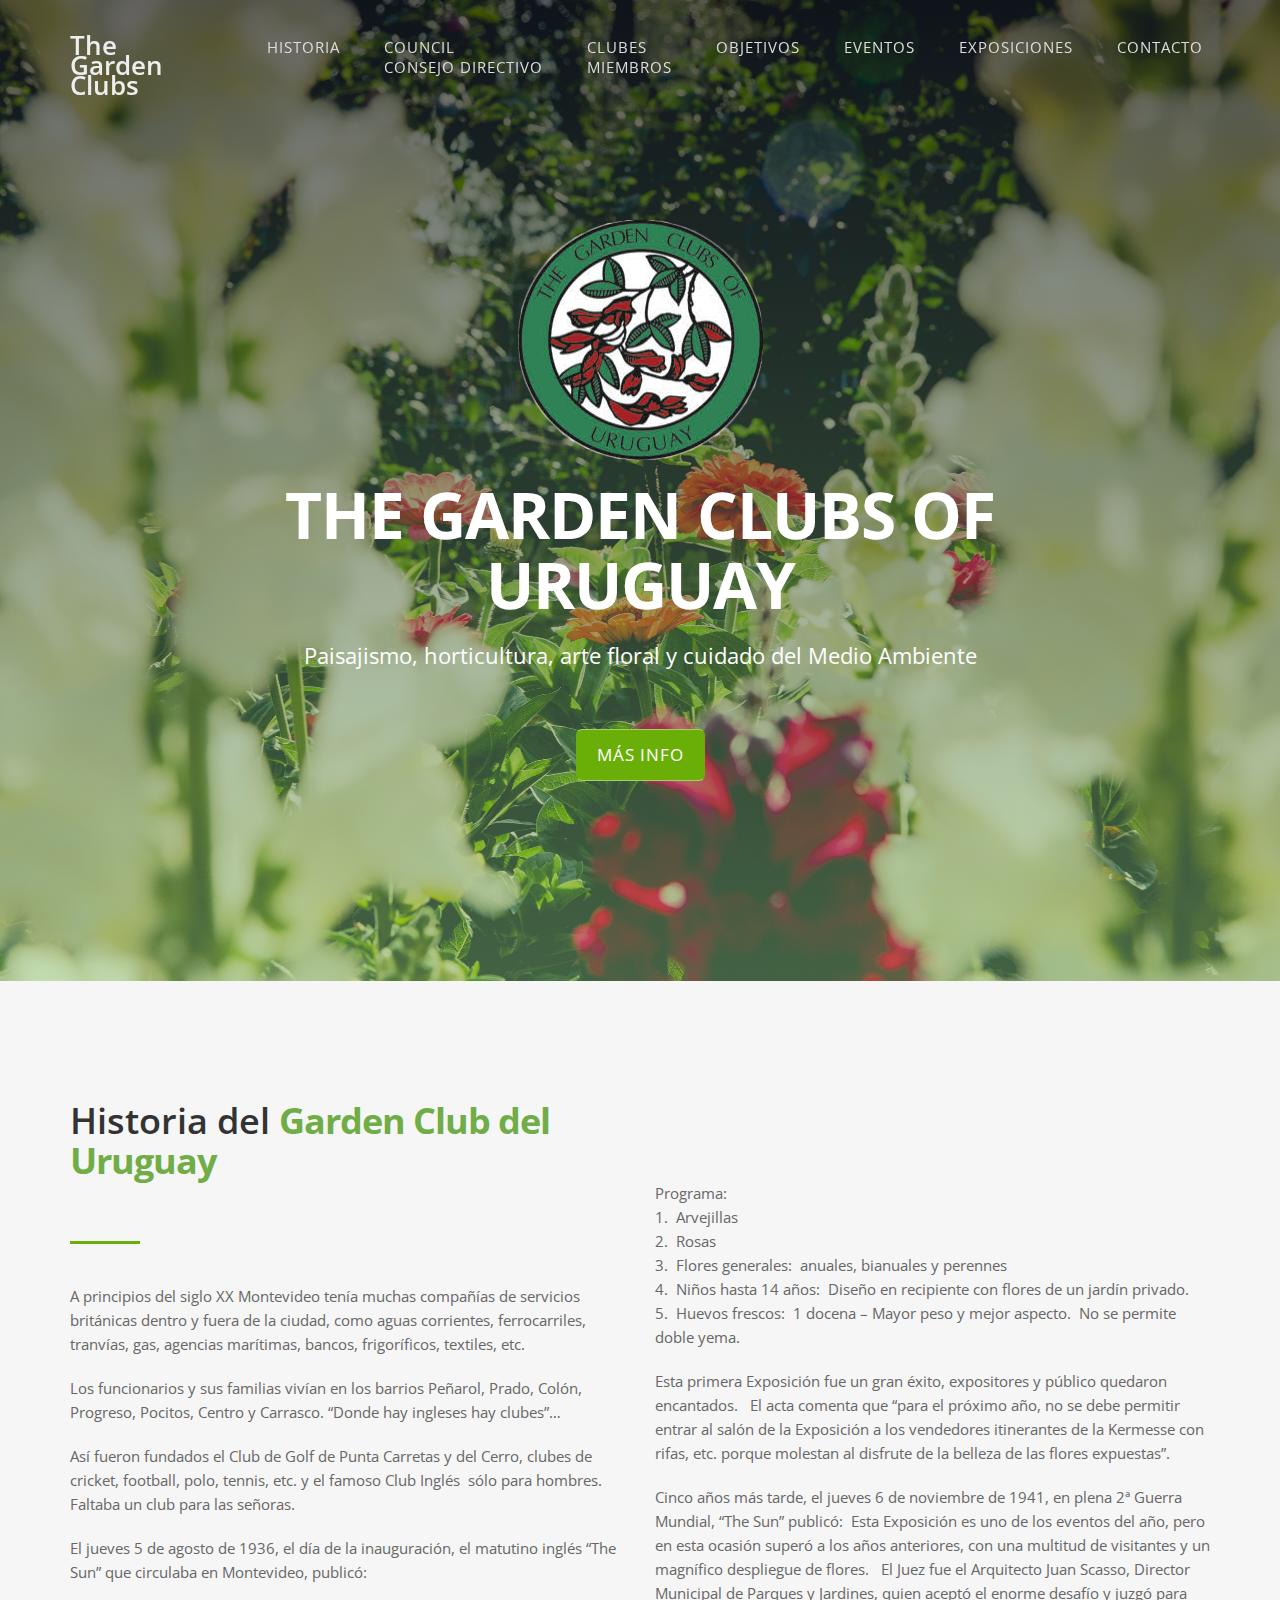
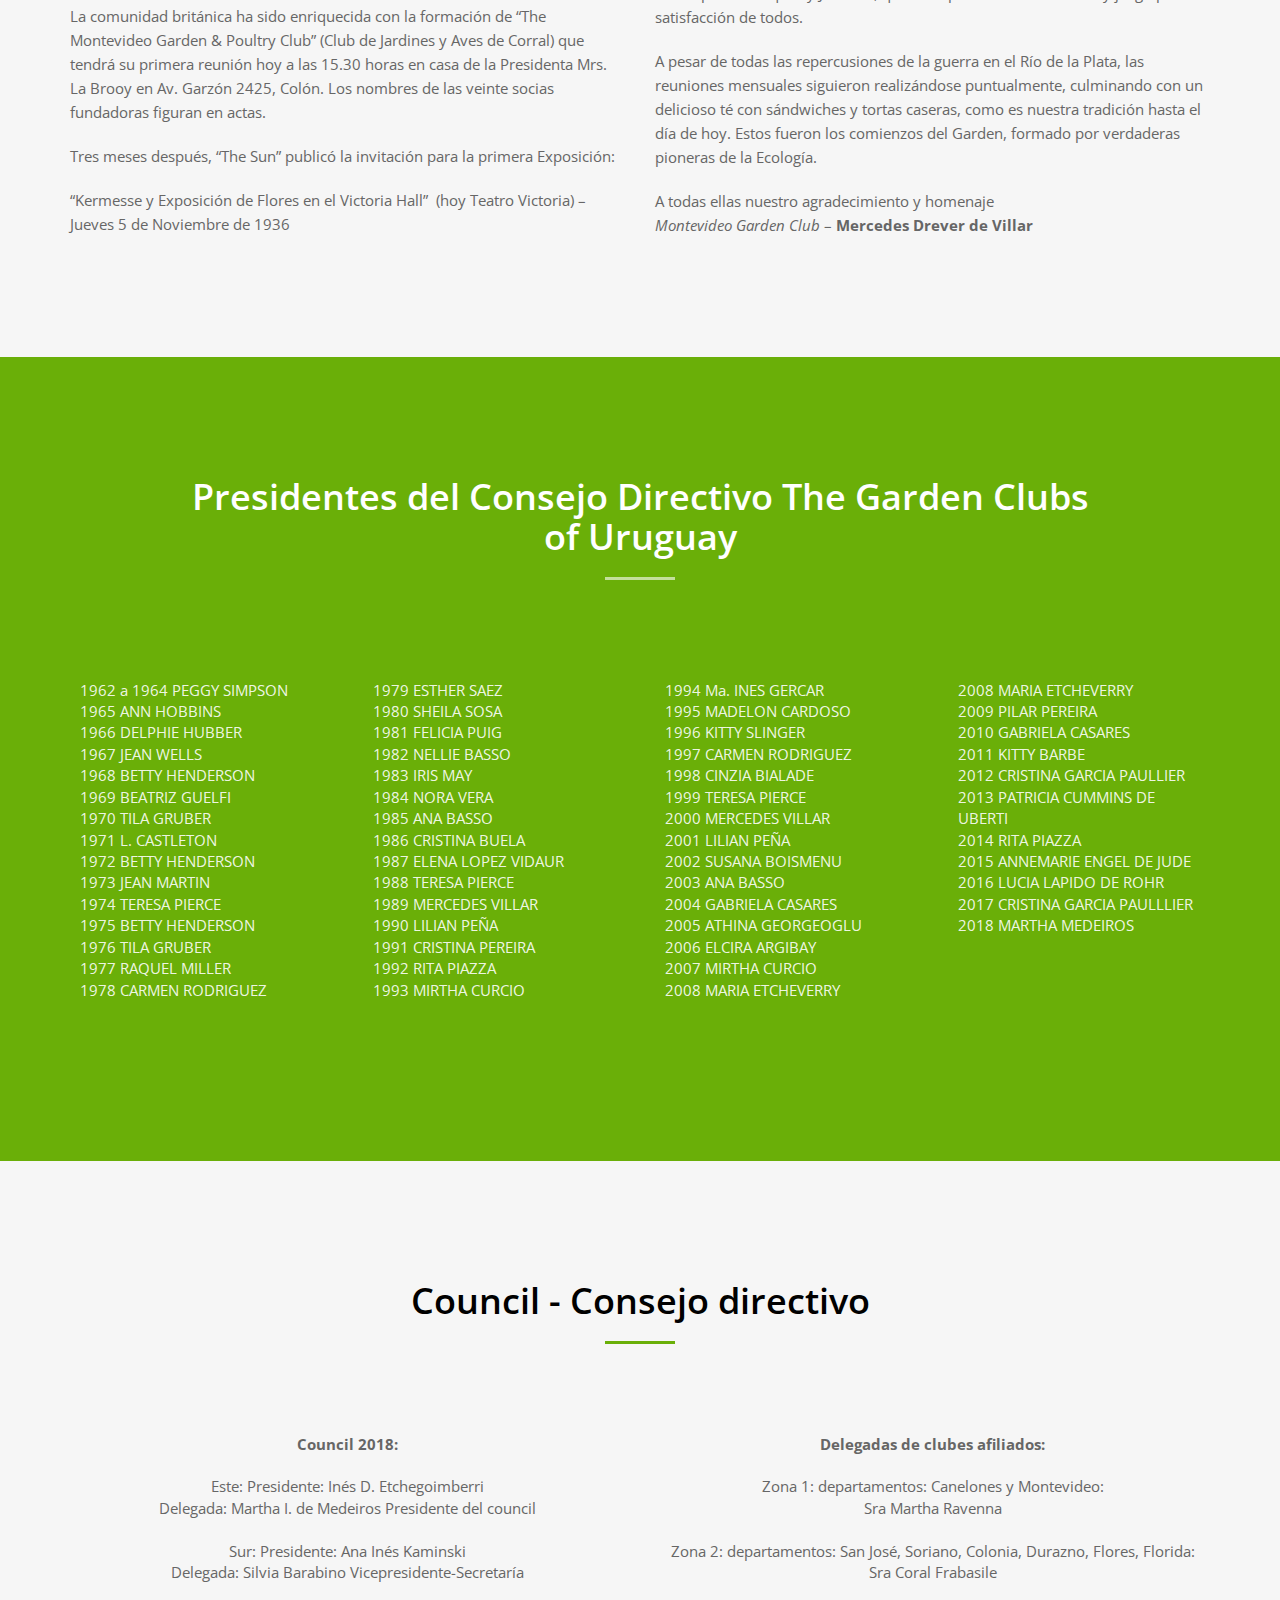
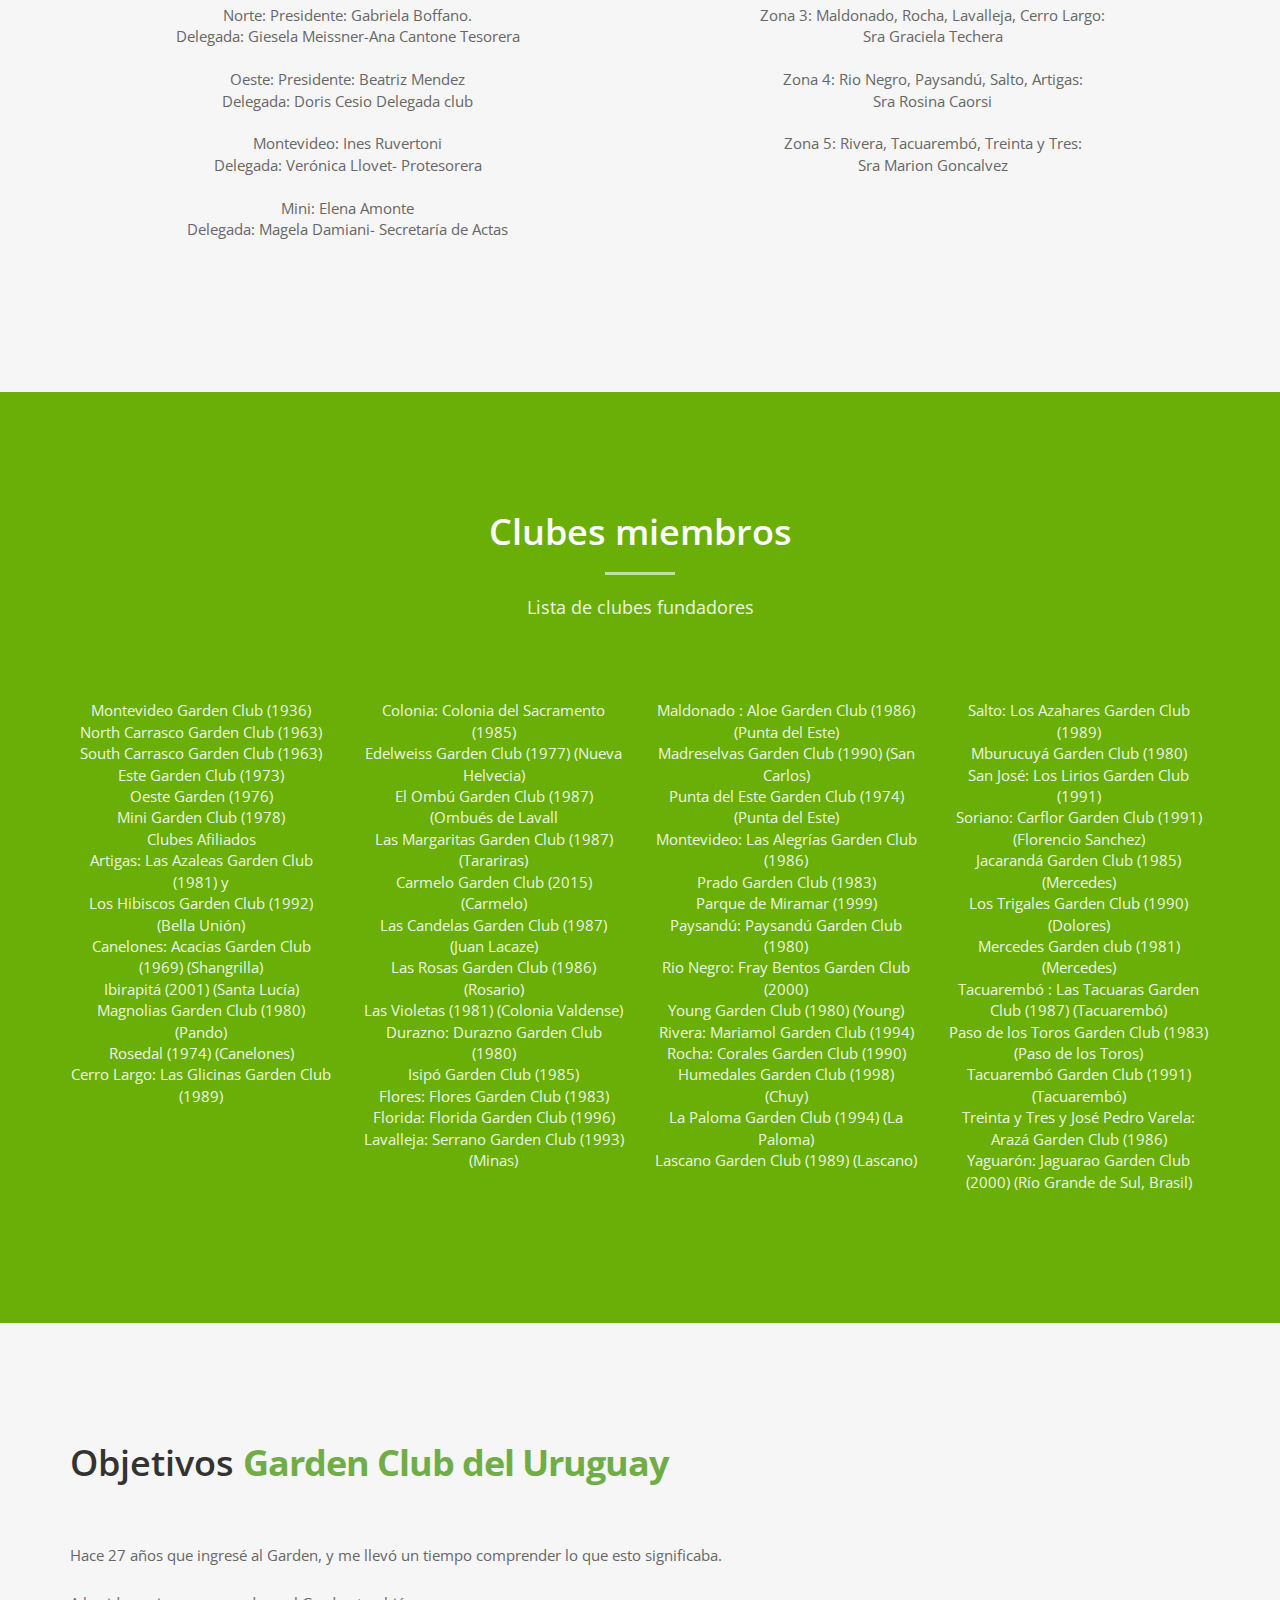
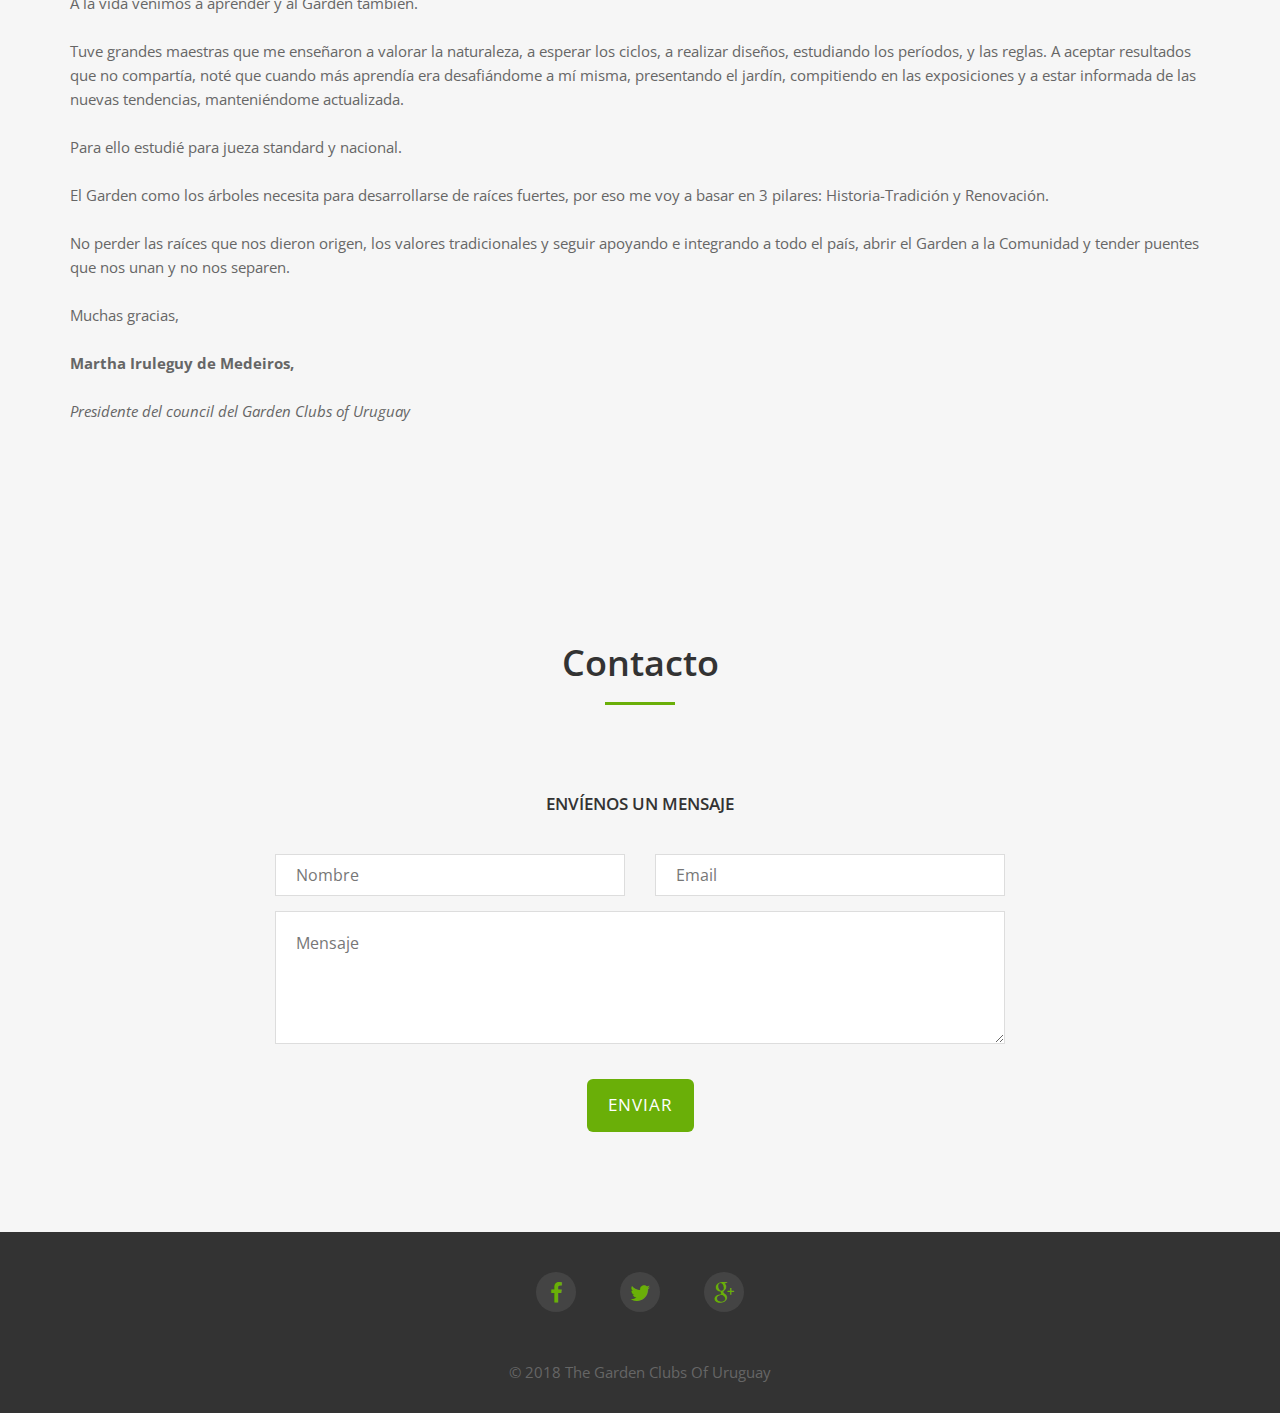
==== commit 7331bdba: "envio de correo" ====
--- a/landscaper/index.html
+++ b/landscaper/index.html
@@ -430,7 +430,7 @@
 <div id="contact" class="text-center">
   <div class="container">
     <div class="section-title text-center">
-      <h2>Contact Us</h2>
+      <h2>Contacto</h2>
       <hr>
     </div>
     
@@ -440,13 +440,13 @@
         <div class="row">
           <div class="col-md-6">
             <div class="form-group">
-              <input type="text" id="name" class="form-control" placeholder="Nombre" required="required">
+              <input type="text" id="name" name="name" class="form-control" placeholder="Nombre" required="required">
               <p class="help-block text-danger"></p>
             </div>
           </div>
           <div class="col-md-6">
             <div class="form-group">
-              <input type="email" id="email" class="form-control" placeholder="Email" required="required">
+              <input type="email" name="email" id="email" class="form-control" placeholder="Email" required="required">
               <p class="help-block text-danger"></p>
             </div>
           </div>
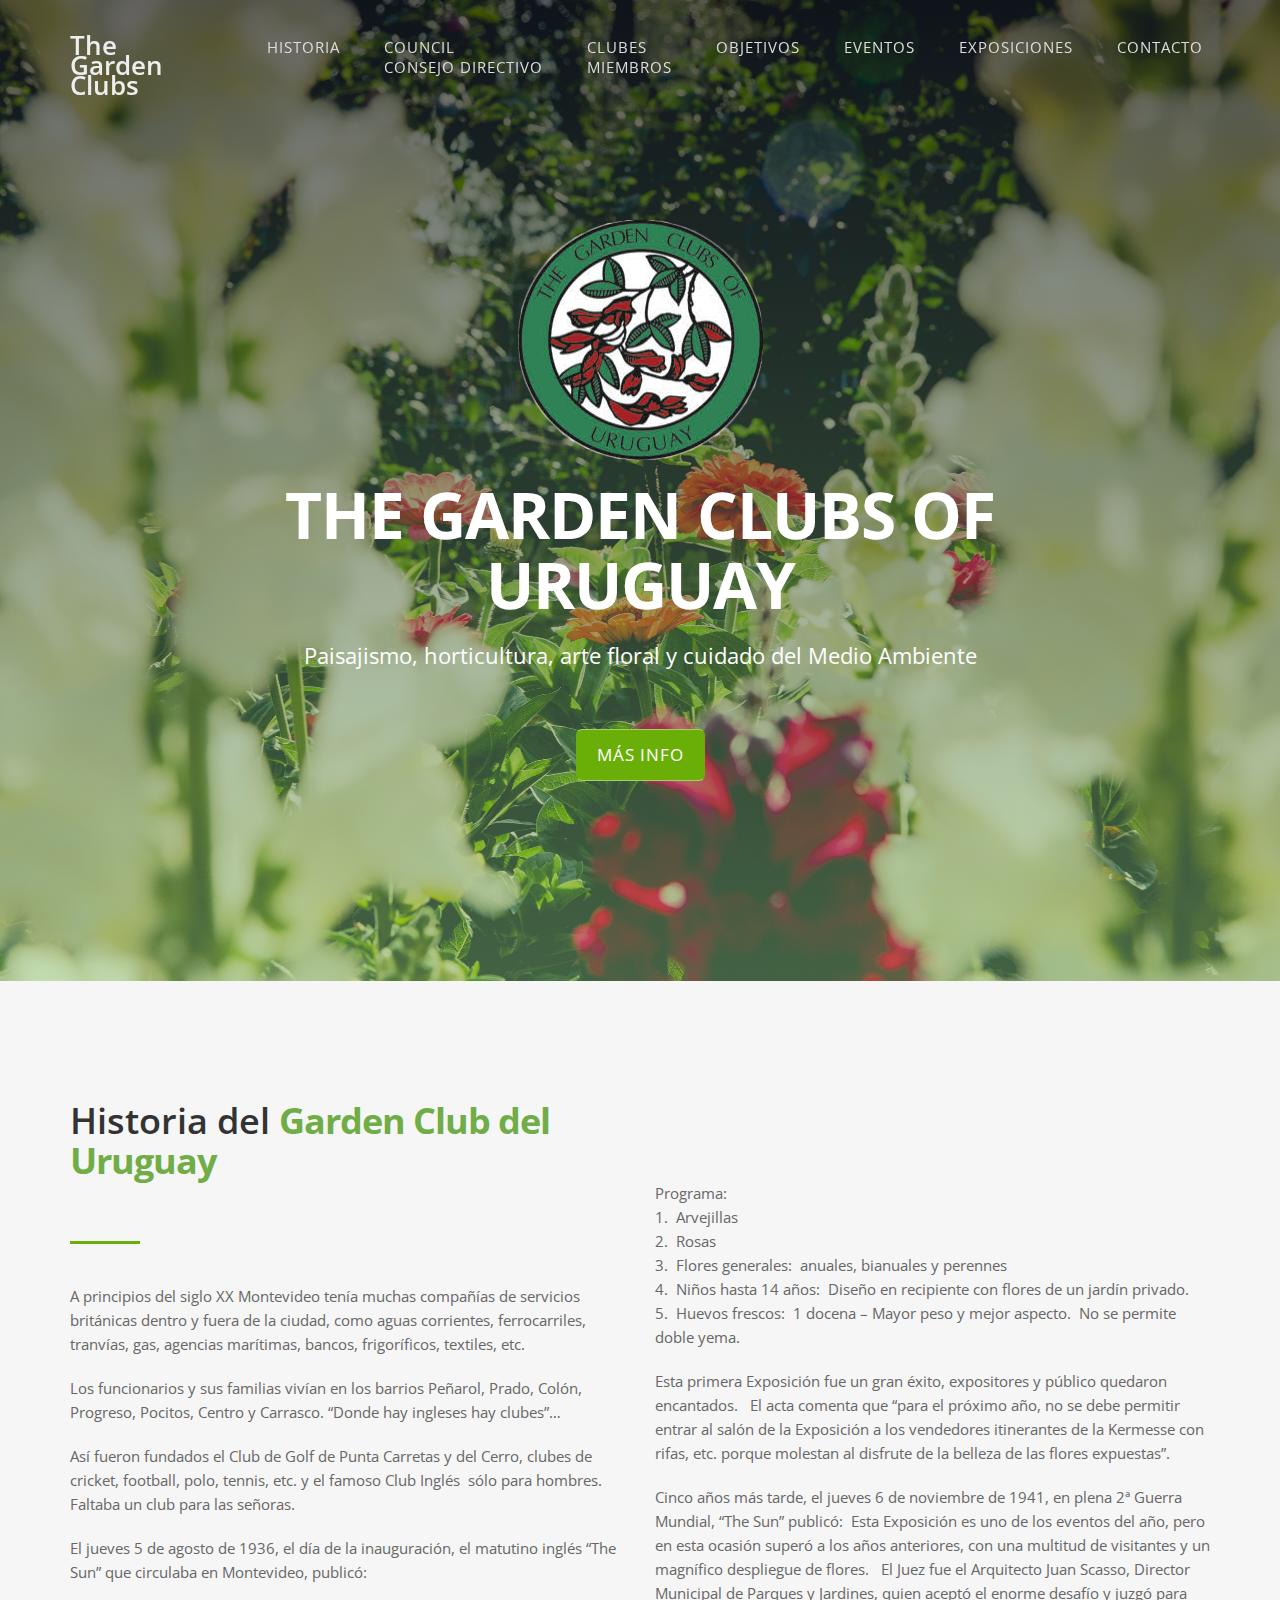
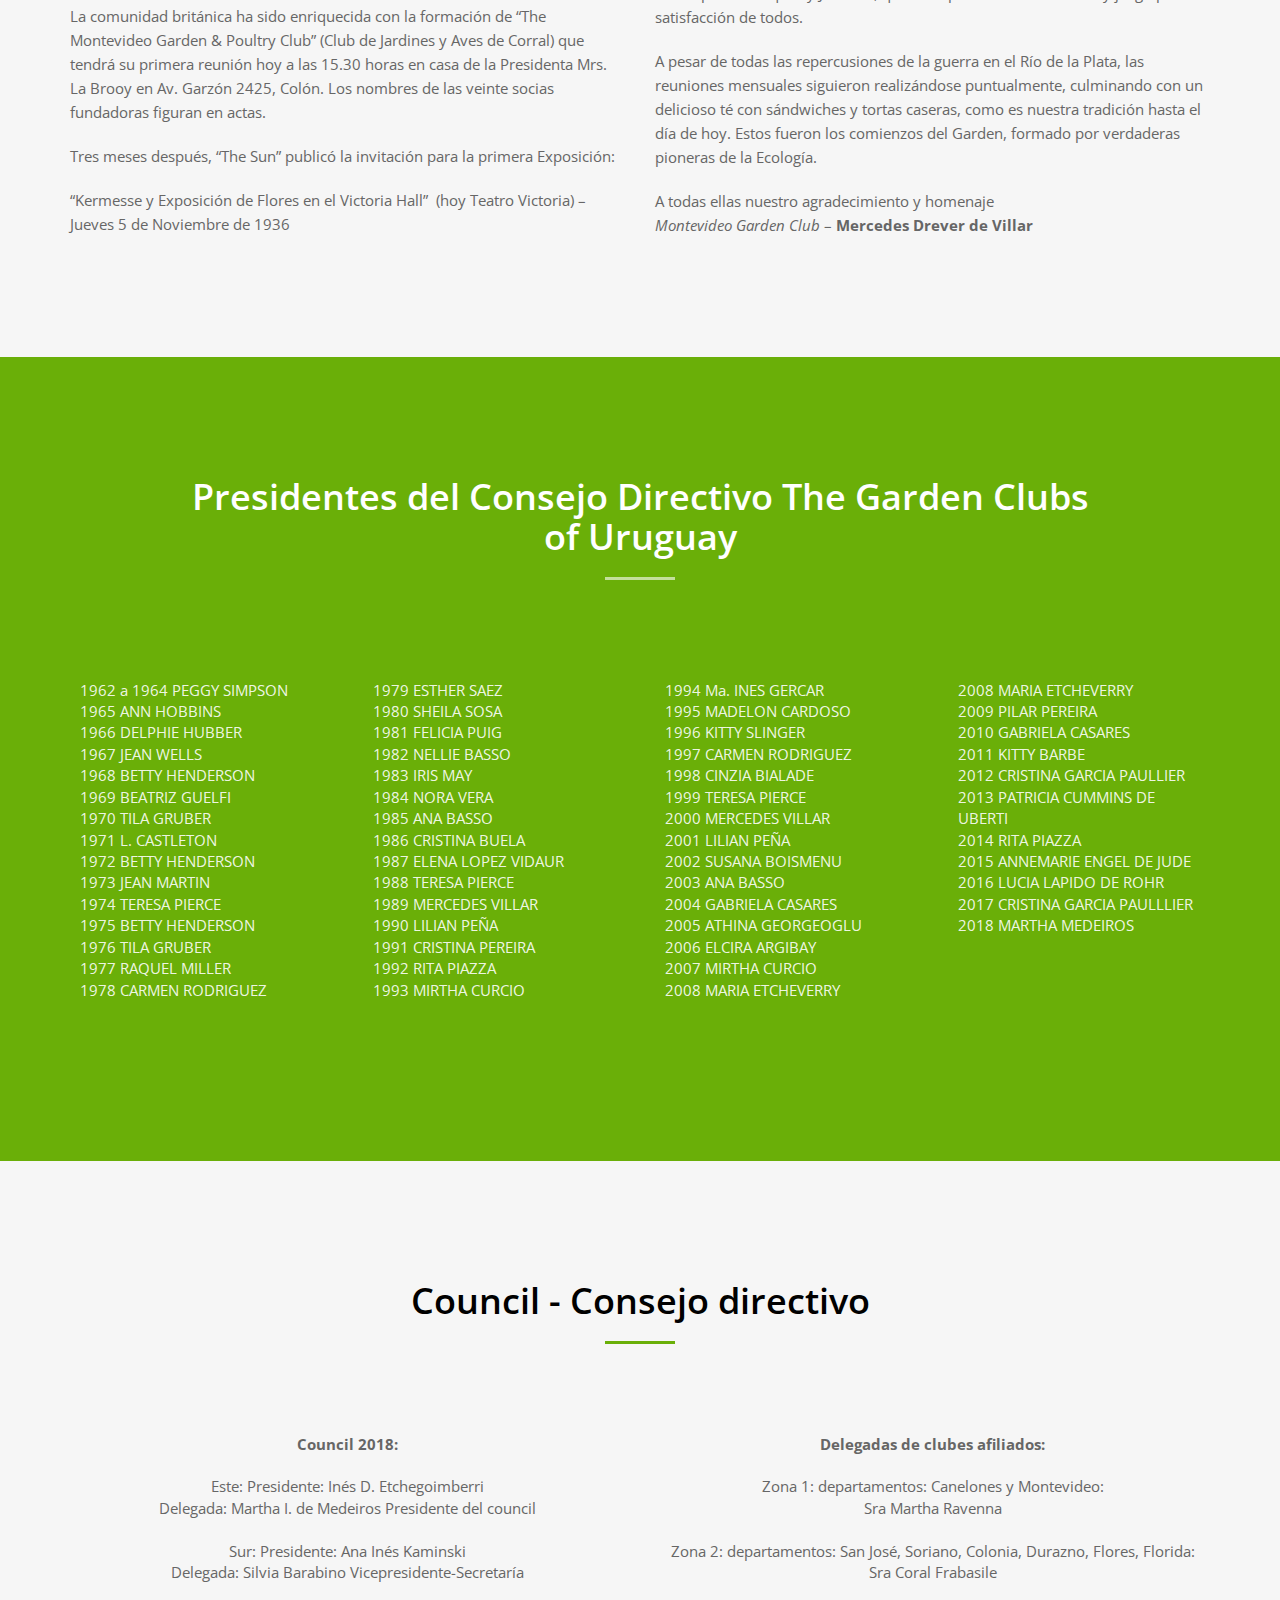
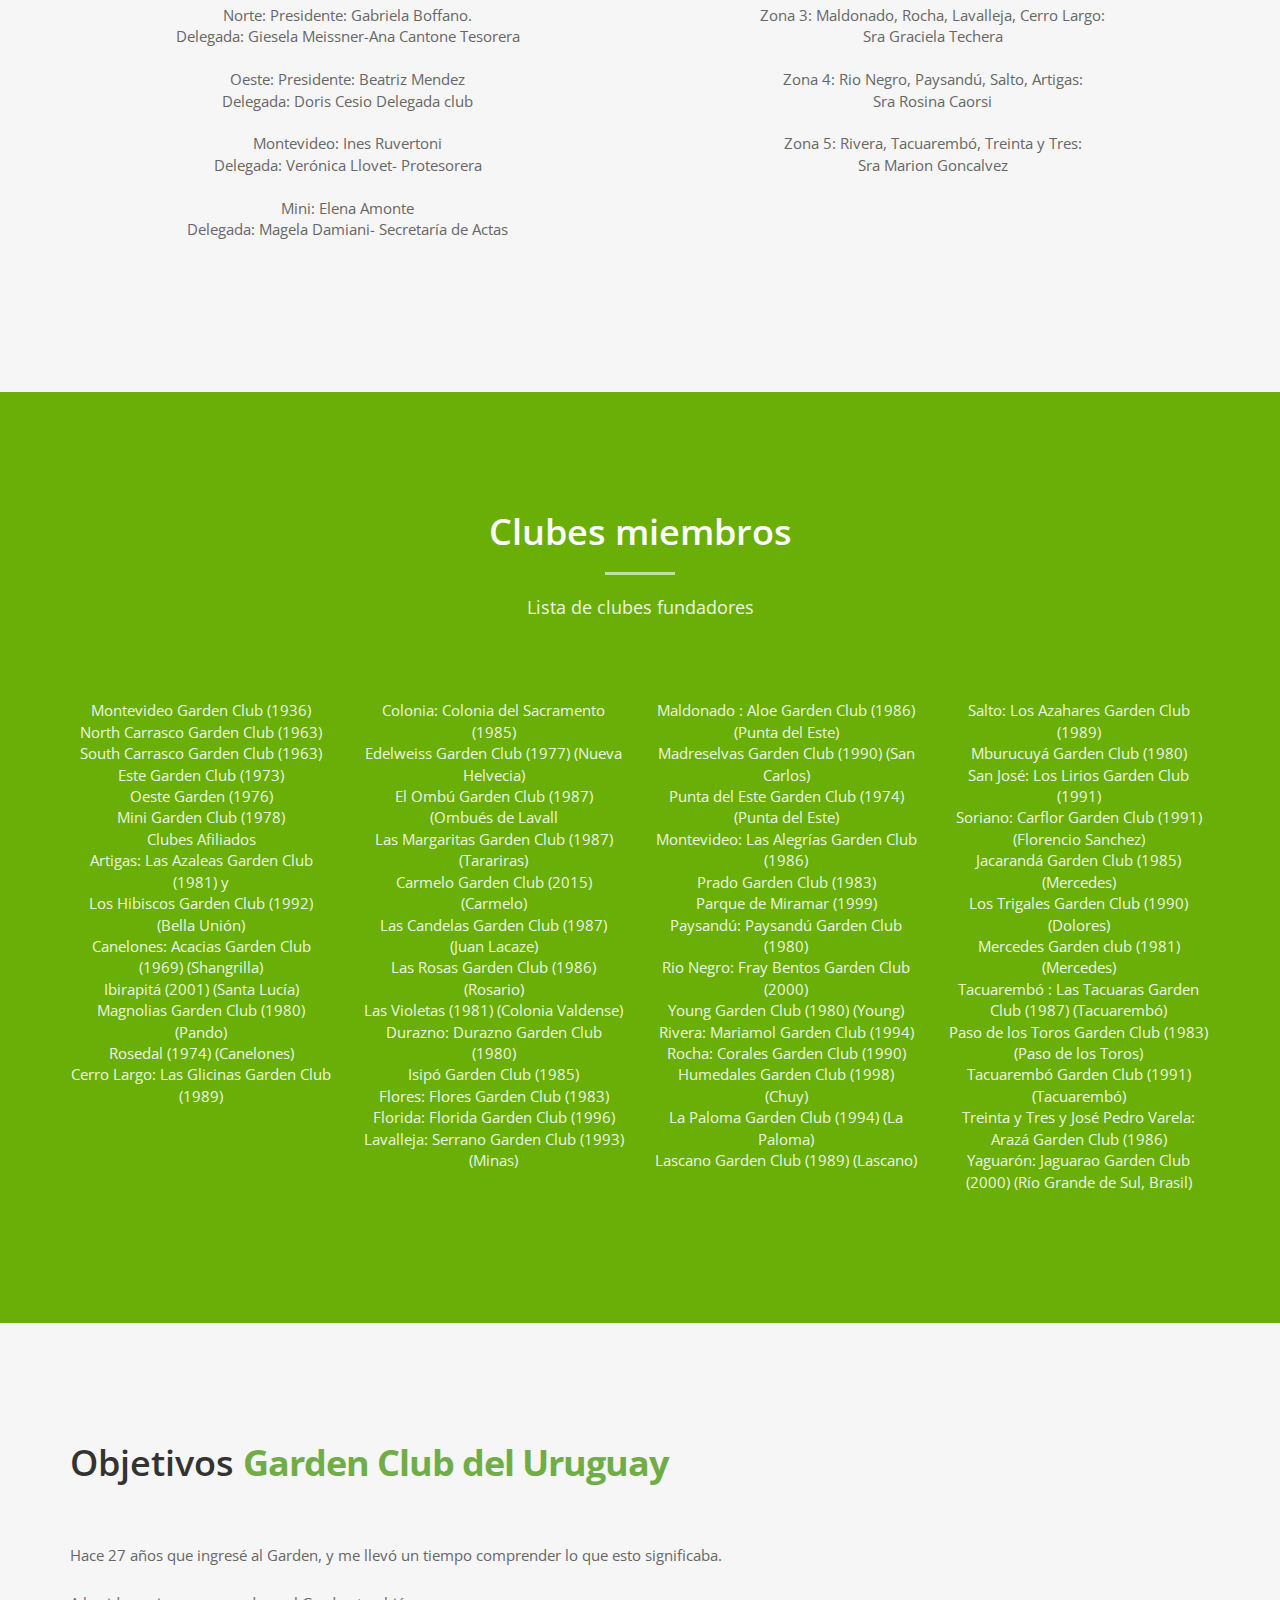
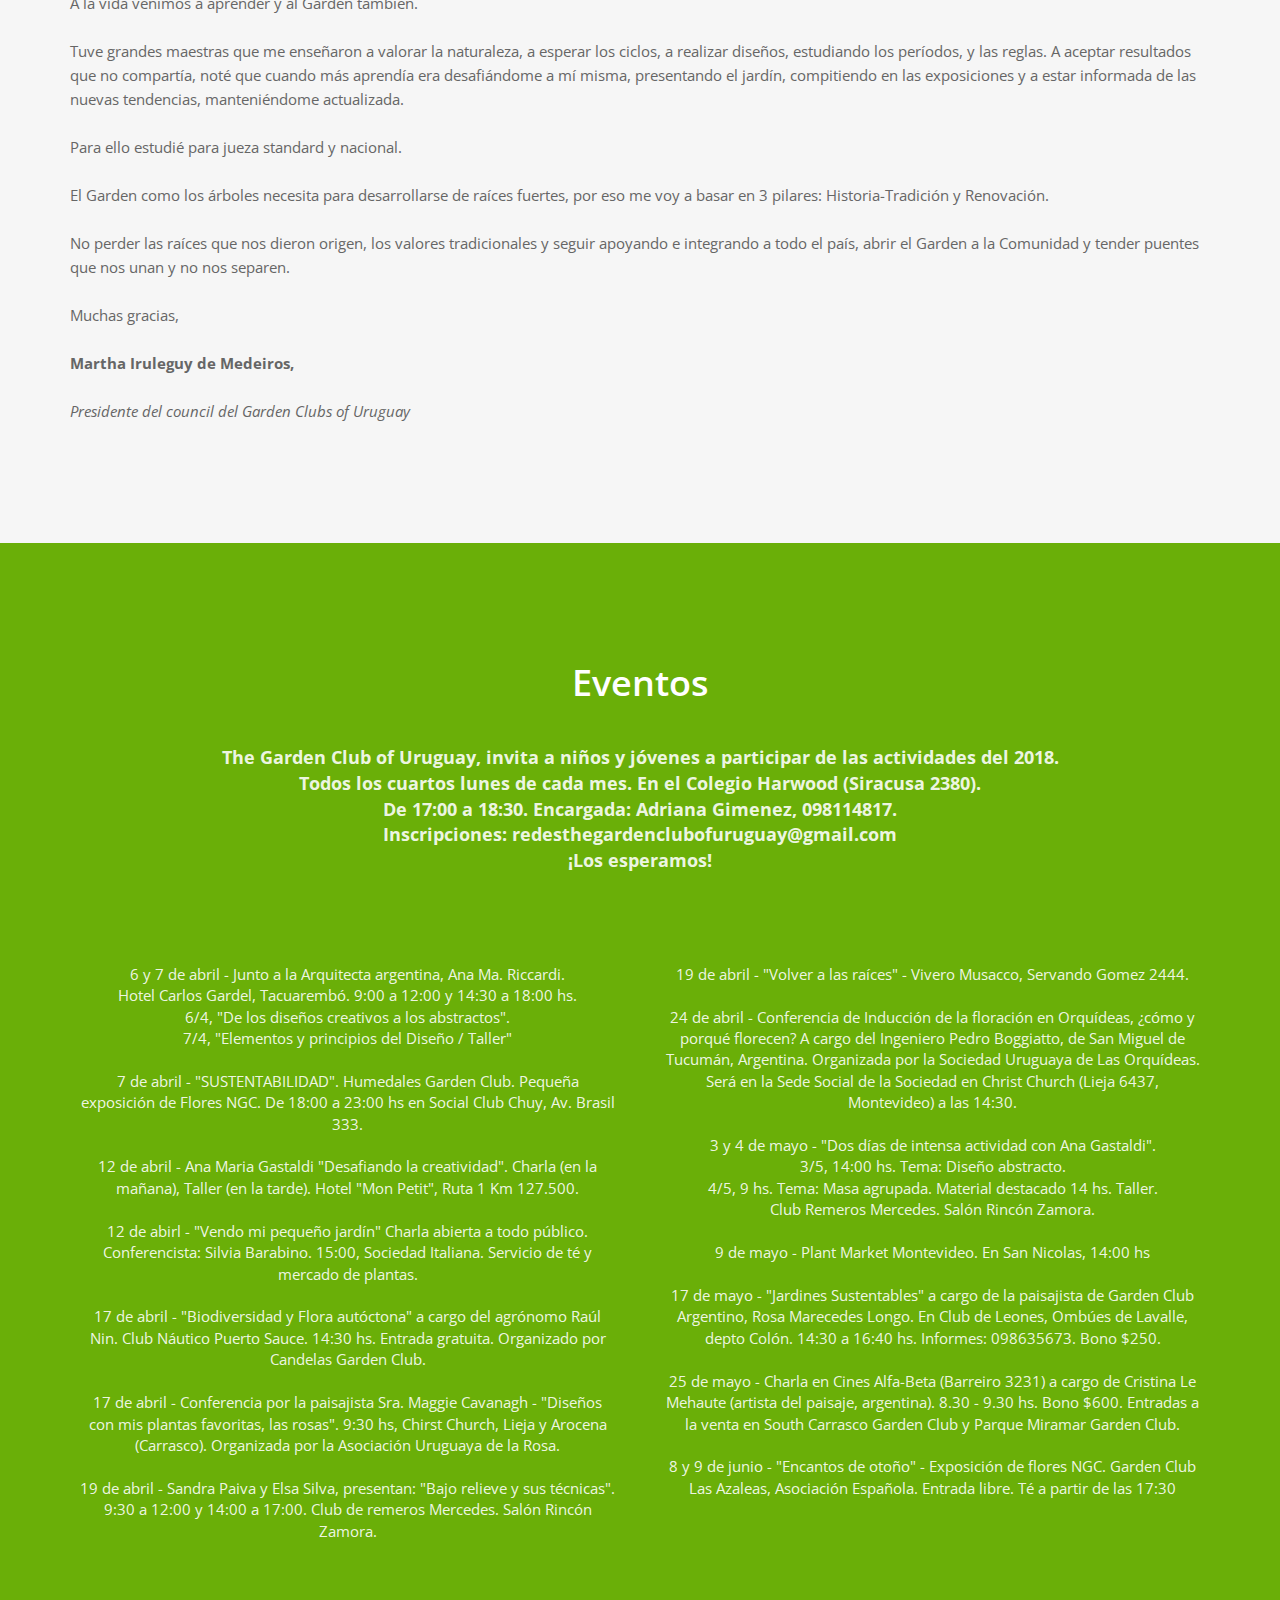
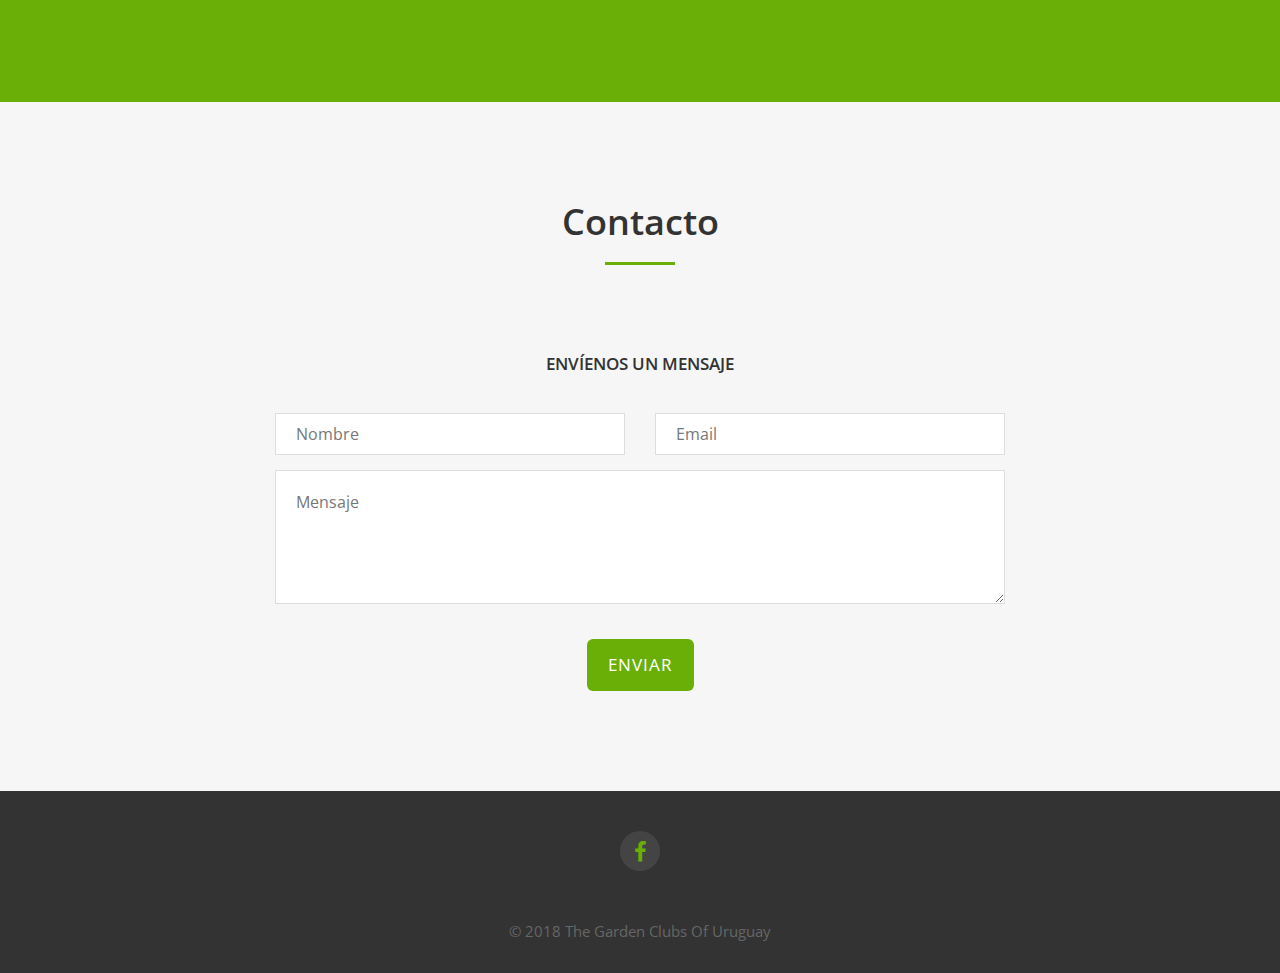
==== commit d6b44222: "eventos" ====
--- a/landscaper/index.html
+++ b/landscaper/index.html
@@ -426,6 +426,72 @@
     </div>
   </div>
 
+  <!-- eventos Section -->
+<div id="eventos">
+    <div class="container">
+      <div class="col-md-10 col-md-offset-1 section-title text-center">
+        <h2>Eventos</h2>
+        <hr>
+        <p><b>The Garden Club of Uruguay, invita a niños y jóvenes a participar de las actividades del 2018. <br>
+            Todos los cuartos lunes de cada mes. En el Colegio Harwood (Siracusa 2380). <br>De 17:00 a 18:30. Encargada: Adriana Gimenez, 098114817. 
+            <br>Inscripciones: redesthegardenclubofuruguay@gmail.com
+            <br>¡Los esperamos! </b><br></p>
+      </div>
+      <div class="row">
+        <div class="col-md-6 text-center">
+          <div class="eventos-desc">
+            <p>6 y 7 de abril - Junto a la Arquitecta argentina, Ana Ma. Riccardi. 
+                <br> Hotel Carlos Gardel, Tacuarembó. 9:00 a 12:00 y 14:30 a 18:00 hs. 
+                <br>6/4, "De los diseños creativos a los abstractos".
+                <br>7/4, "Elementos y principios del Diseño / Taller" 
+                
+                <br></br>7 de abril - "SUSTENTABILIDAD". Humedales Garden Club. Pequeña exposición de Flores NGC. De 18:00 a 23:00 hs en Social Club Chuy, Av. Brasil 333. 
+                
+                <br></br>12 de abril - Ana Maria Gastaldi "Desafiando la creatividad". Charla (en la mañana), Taller (en la tarde). Hotel "Mon Petit", Ruta 1 Km 127.500. 
+                
+                <br></br>12 de abirl - "Vendo mi pequeño jardín" Charla abierta a todo público. Conferencista: Silvia Barabino. 15:00, Sociedad Italiana. Servicio de té y mercado de plantas. 
+                
+                <br></br>17 de abril - "Biodiversidad y Flora autóctona" a cargo del agrónomo Raúl Nin. Club Náutico Puerto Sauce. 14:30 hs. Entrada gratuita. Organizado por Candelas Garden Club. 
+                
+                <br></br>17 de abril - Conferencia por la paisajista Sra. Maggie Cavanagh - "Diseños con mis plantas favoritas, las rosas". 9:30 hs, Chirst Church, Lieja y Arocena (Carrasco). Organizada por la Asociación Uruguaya de la Rosa. 
+                
+                <br></br>19 de abril - Sandra Paiva y Elsa Silva, presentan: "Bajo relieve y sus técnicas". 9:30 a 12:00 y 14:00 a 17:00. Club de remeros Mercedes. Salón Rincón Zamora. 
+                
+                </p>
+          </div>
+        </div>
+        <div class="col-md-6 text-center">
+            <div class="eventos-desc">
+              <p>
+                  19 de abril - "Volver a las raíces" - Vivero Musacco, Servando Gomez 2444. 
+                  <br></br>24 de abril - Conferencia de Inducción de la floración en Orquídeas, ¿cómo y porqué florecen? A cargo del Ingeniero Pedro Boggiatto, de San Miguel de Tucumán, Argentina. Organizada por la Sociedad Uruguaya de Las Orquídeas. 
+                  <br>Será en la Sede Social de la Sociedad en Christ Church (Lieja 6437, Montevideo) a las 14:30. 
+                  
+                  <br></br>3 y 4 de mayo - "Dos días de intensa actividad con Ana Gastaldi". 
+                  <br>3/5, 14:00 hs. Tema: Diseño abstracto. 
+                  <br>4/5, 9 hs. Tema: Masa agrupada. Material destacado 
+                         14 hs. Taller. 
+                         <br>Club Remeros Mercedes. Salón Rincón Zamora. 
+                  
+                  <br></br>9 de mayo - Plant Market Montevideo. En San Nicolas, 14:00 hs 
+                  
+                  <br></br>17 de mayo - "Jardines Sustentables" a cargo de la paisajista de Garden Club Argentino, Rosa Marecedes Longo. En Club de Leones, Ombúes de Lavalle, depto Colón. 14:30 a 16:40 hs. 
+                  Informes: 098635673. Bono $250. 
+                  
+                  <br></br>25 de mayo - Charla en Cines Alfa-Beta (Barreiro 3231) a cargo de Cristina Le Mehaute (artista del paisaje, argentina). 8.30 - 9.30 hs. 
+                  Bono $600. Entradas a la venta en South Carrasco Garden Club y Parque Miramar Garden Club. 
+                  
+                  <br></br>8 y 9 de junio - "Encantos de otoño" - Exposición de flores NGC. Garden Club Las Azaleas, Asociación Española. Entrada libre. Té a partir de las 17:30 
+                  
+              </p>
+            </div>
+          </div>
+        
+        
+      </div>
+    </div>
+  </div>
+
 <!-- Contact Section -->
 <div id="contact" class="text-center">
   <div class="container">
@@ -467,9 +533,9 @@
     <div class="col-md-8 col-md-offset-2">
       <div class="social">
         <ul>
-          <li><a href="#"><i class="fa fa-facebook"></i></a></li>
-          <li><a href="#"><i class="fa fa-twitter"></i></a></li>
-          <li><a href="#"><i class="fa fa-google-plus"></i></a></li>
+          <li><a href="https://www.facebook.com/gardenclubs.uruguay/"><i class="fa fa-facebook"></i></a></li>
+          <!--li><a href="#"><i class="fa fa-twitter"></i></a></li>
+          <li><a href="#"><i class="fa fa-google-plus"></i></a></li-->
         </ul>
       </div>
       <p>&copy; 2018 The Garden Clubs Of Uruguay</p>
--- a/landscaper/css/style.css
+++ b/landscaper/css/style.css
@@ -373,6 +373,40 @@
 	color: rgba(255,255,255,0.9);
 }
 #services hr {
+	background: rgba(255,255,255,0.6);
+}
+/* eventos Section */
+#eventos {
+	padding: 120px 0;
+	background: #6aaf08;
+}
+#eventos .eventos-media {
+	margin: 10px;
+}
+#eventos .eventos-media img {
+	position: relative;
+	width: 225px;
+	height: 225px;
+	border-radius: 50%;
+	border: 10px solid rgba(255,255,255,0.1);
+}
+#eventos .eventos-desc {
+	margin: 10px 10px 40px;
+	text-align: center;
+}
+#eventos h2 {
+	color: #fff;
+}
+#eventos h3 {
+	color: #fff;
+	font-size: 24px;
+	font-weight: 400;
+	padding: 5px 0;
+}
+#eventos p {
+	color: rgba(255,255,255,0.9);
+}
+#eventosp hr {
 	background: rgba(255,255,255,0.6);
 }
 /* Members Section */
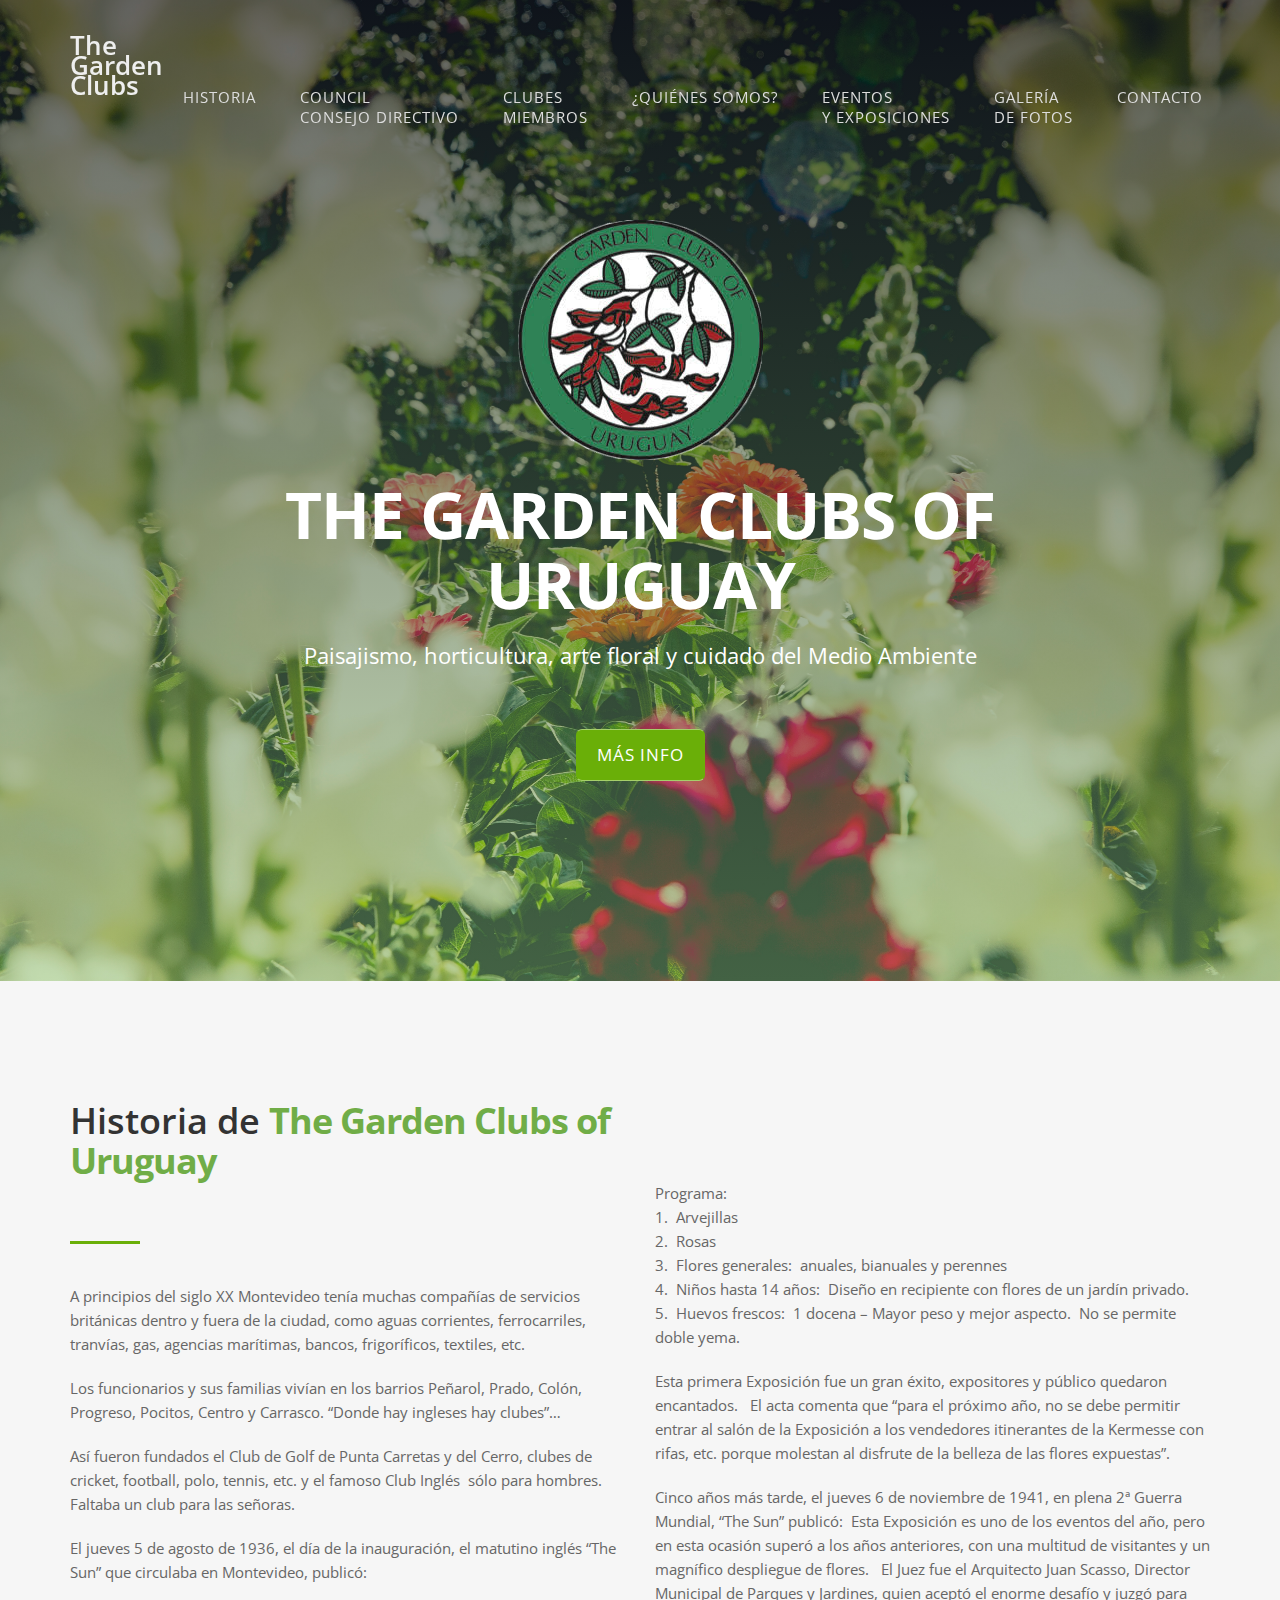
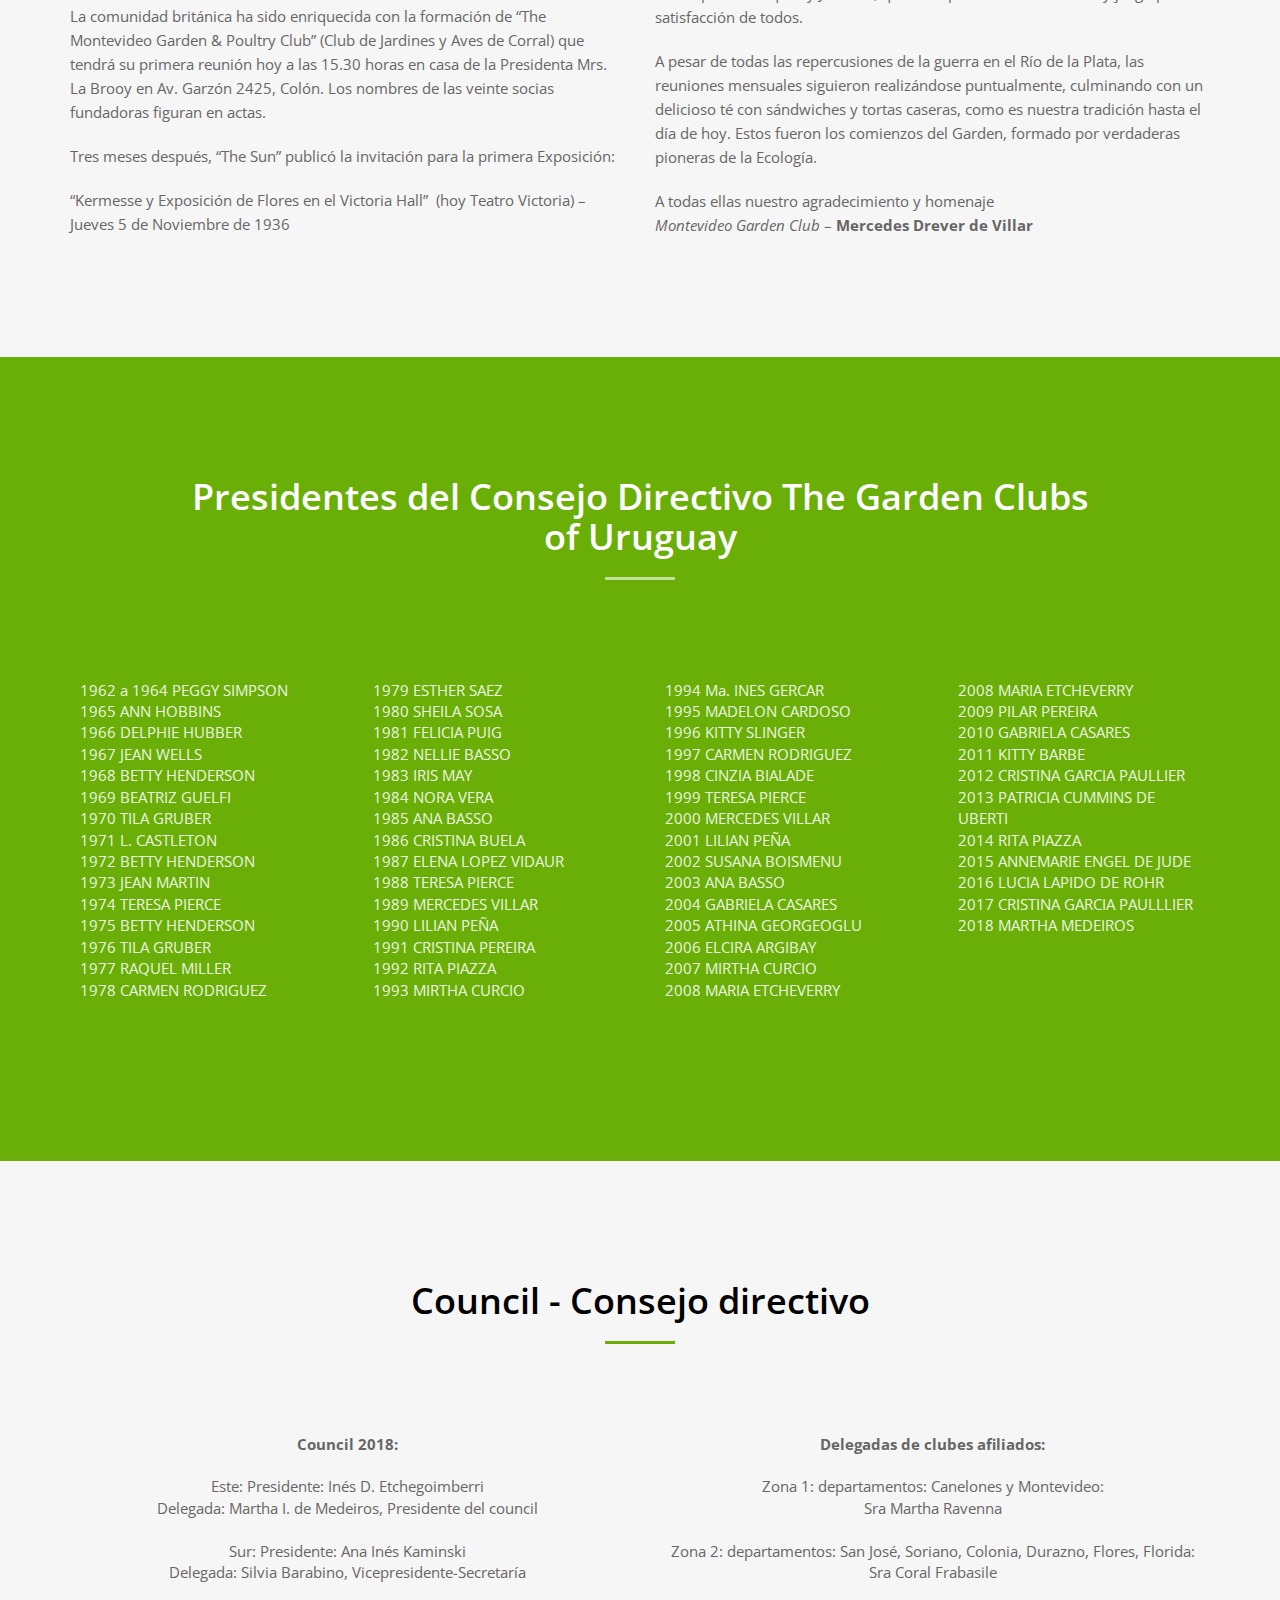
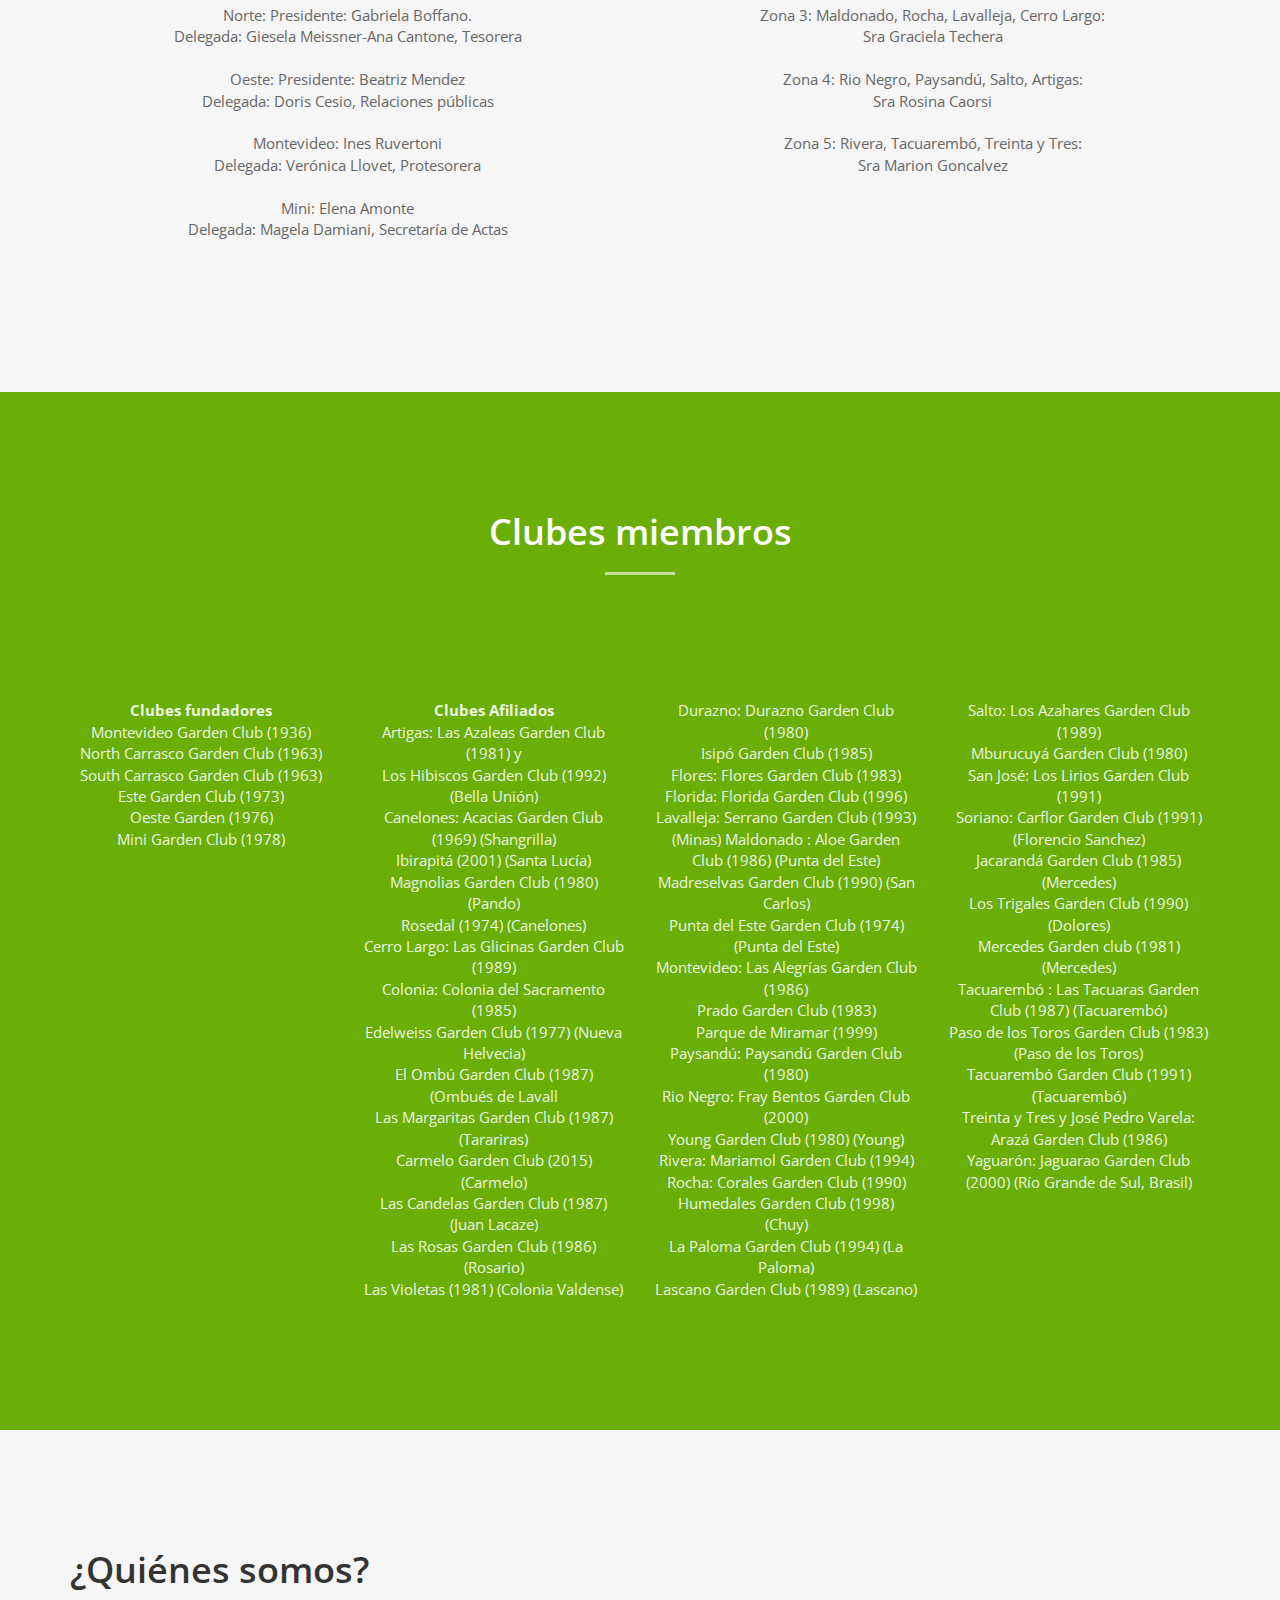
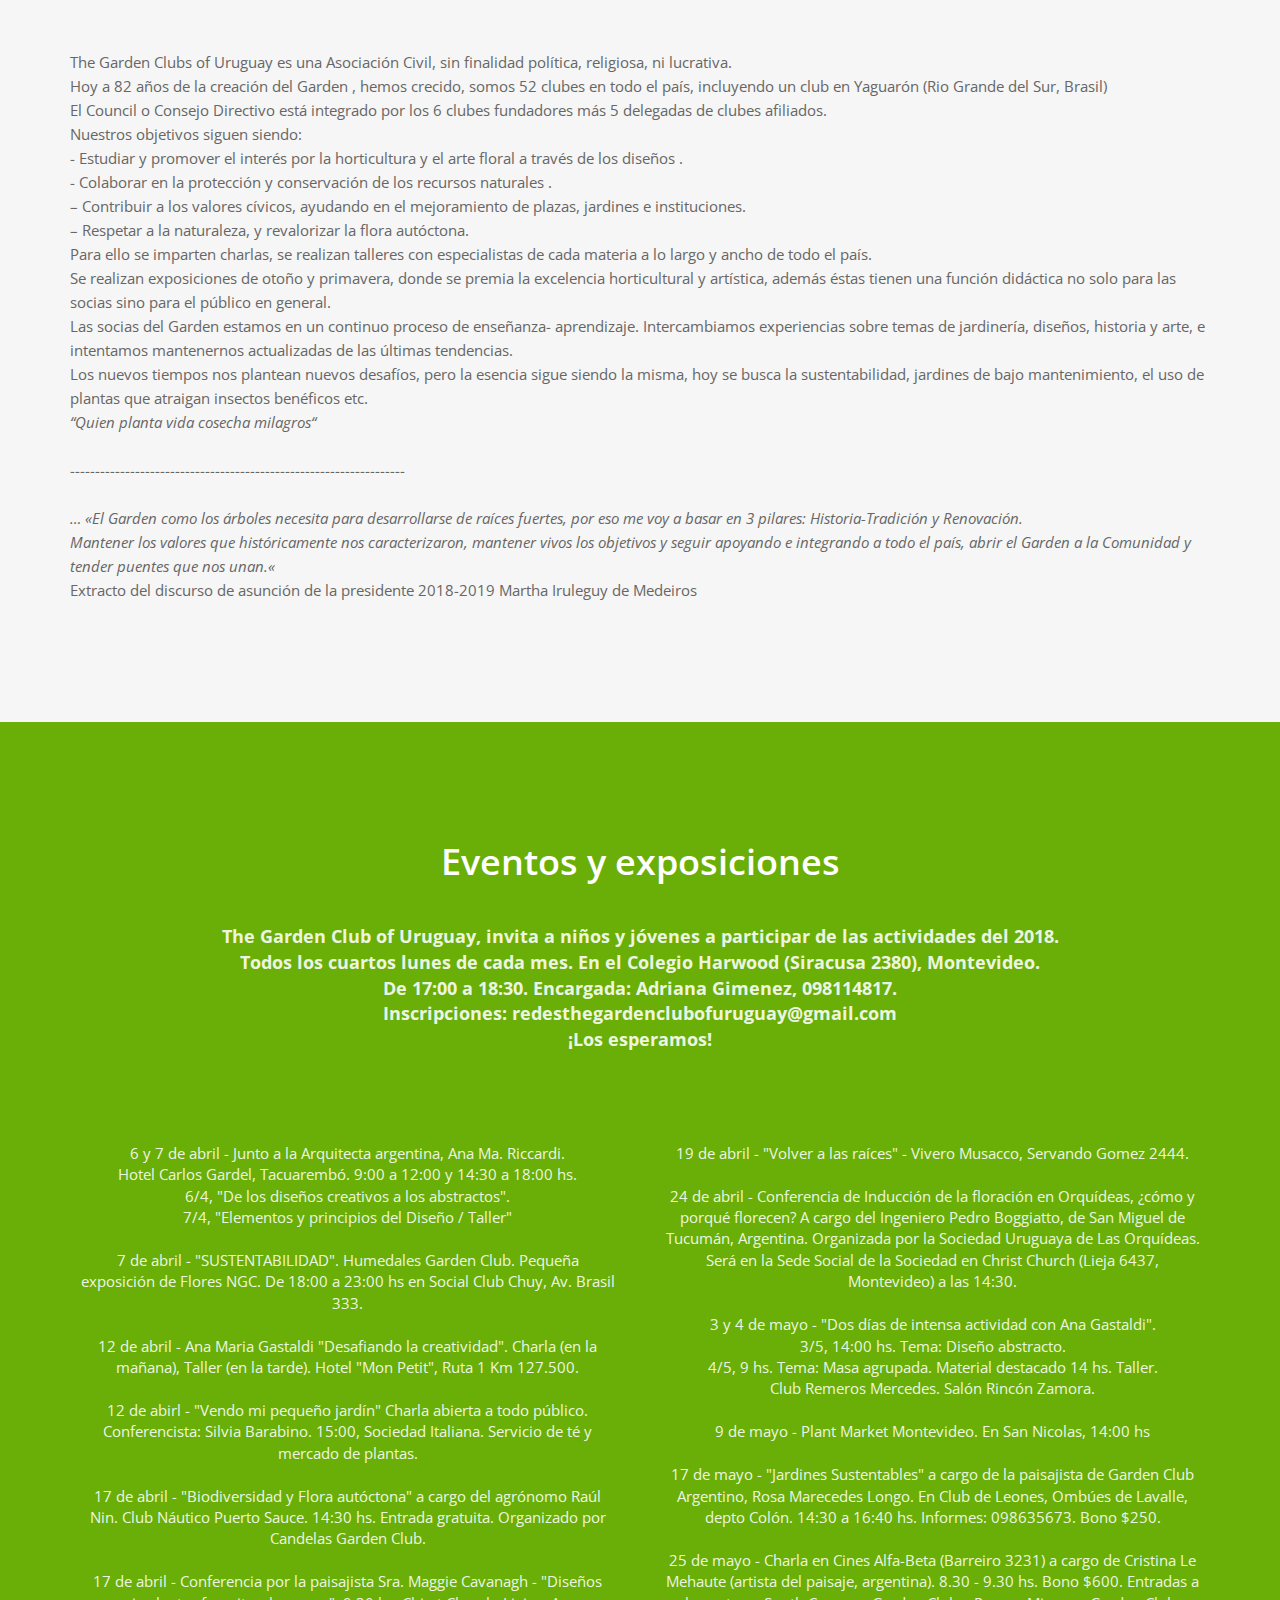
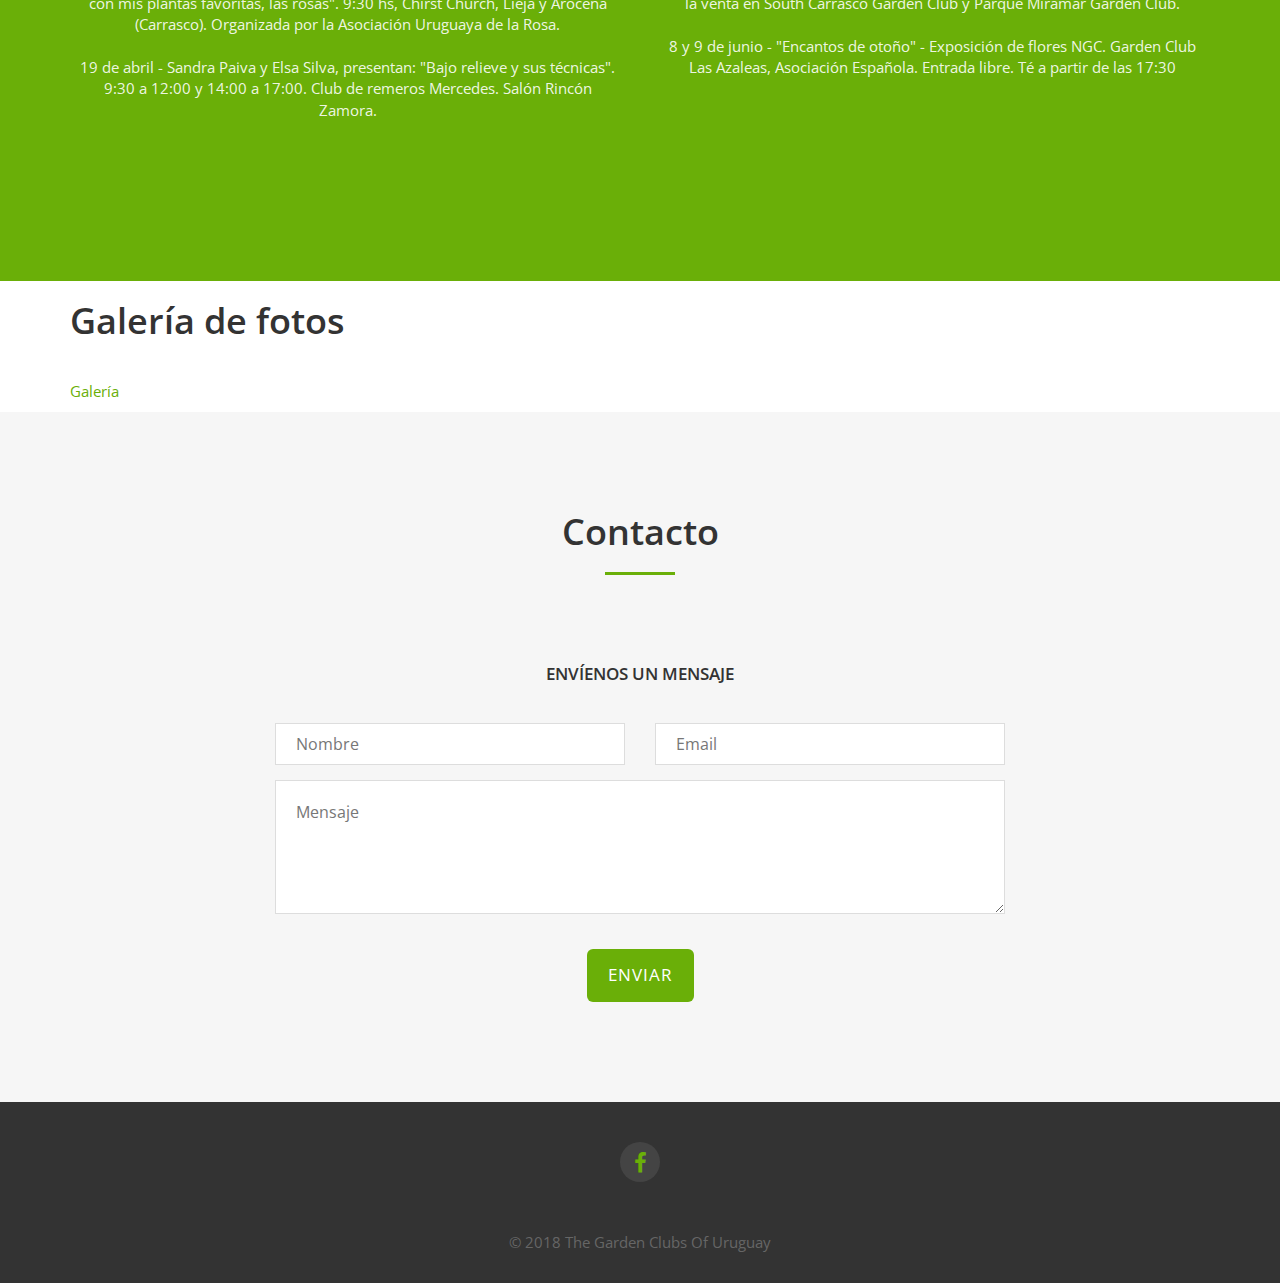
==== commit 3eee3223: "cambios flores" ====
--- a/landscaper/index.html
+++ b/landscaper/index.html
@@ -3,7 +3,7 @@
 <head>
 <meta charset="utf-8">
 <meta name="viewport" content="width=device-width, initial-scale=1">
-<title>The Garden Club</title>
+<title>The Gardens Club</title>
 <meta name="description" content="">
 <meta name="author" content="">
 
@@ -53,9 +53,9 @@
         <li><a href="#history" class="page-scroll">Historia</a></li>
         <li><a href="#council" class="page-scroll">Council<br>Consejo directivo</a></li>
         <li><a href="#members" class="page-scroll">Clubes<br> miembros</a></li>
-        <li><a href="#objective" class="page-scroll">Objetivos</a></li>
-        <li><a href="#eventos" class="page-scroll">Eventos</a></li>
-        <li><a href="#exposiciones" class="page-scroll">Exposiciones</a></li>
+        <li><a href="#objective" class="page-scroll">¿Quiénes somos?</a></li>
+        <li><a href="#eventos" class="page-scroll">Eventos <br>y exposiciones</a></li>
+        <li><a href="#galeria" class="page-scroll">Galería<br>de fotos</a></li>
         <li><a href="#contact" class="page-scroll">Contacto</a></li>
       </ul>
     </div>
@@ -86,7 +86,7 @@
       <div class="row">
         <div class="col-xs-12 col-md-6">
           <div class="history-text">
-            <h2>Historia del  <span>Garden Club del Uruguay</span></h2>
+            <h2>Historia de  <span>The Garden Clubs of Uruguay</span></h2>
             <br></br>
             <hr>
             <p>A principios del siglo XX Montevideo tenía muchas compañías de servicios
@@ -272,17 +272,17 @@
             <p>
               <b>Council 2018:</b><br></br>
 
-                Este: Presidente:  Inés D. Etchegoimberri  </br> Delegada: Martha I. de Medeiros Presidente del council
+                Este: Presidente:  Inés D. Etchegoimberri  </br> Delegada: Martha I. de Medeiros, Presidente del council
                 <br></br>
-                 Sur:    Presidente:  Ana Inés Kaminski        </br> Delegada: Silvia Barabino Vicepresidente-Secretaría
+                 Sur:    Presidente:  Ana Inés Kaminski        </br> Delegada: Silvia Barabino, Vicepresidente-Secretaría
                  <br></br>
-                Norte:  Presidente:  Gabriela Boffano.          </br> Delegada: Giesela Meissner-Ana Cantone Tesorera
+                Norte:  Presidente:  Gabriela Boffano.          </br> Delegada: Giesela Meissner-Ana Cantone, Tesorera
                 <br></br>
-                Oeste:  Presidente:  Beatriz Mendez              </br> Delegada: Doris Cesio Delegada club
+                Oeste:  Presidente:  Beatriz Mendez              </br> Delegada: Doris Cesio, Relaciones públicas
                 <br></br>
-                Montevideo: Ines Ruvertoni                           </br>  Delegada: Verónica Llovet- Protesorera
+                Montevideo: Ines Ruvertoni                           </br>  Delegada: Verónica Llovet, Protesorera
                 <br></br>
-                Mini: Elena Amonte		                         </br> Delegada: Magela Damiani- Secretaría de Actas
+                Mini: Elena Amonte		                         </br> Delegada: Magela Damiani, Secretaría de Actas
                 <br></br>
             </p>
           </div>
@@ -309,30 +309,33 @@
       <div class="col-md-10 col-md-offset-1 section-title text-center">
         <h2>Clubes miembros</h2>
         <hr>
-        <p>Lista de clubes fundadores<br></p>
+        <p><br></p>
       </div>
       <div class="row">
         <div class="col-md-3 text-center">
           <div class="service-desc">
-            <p>Montevideo Garden Club (1936)<br>
+            <p><b>Clubes fundadores</b></br>
+              Montevideo Garden Club (1936)<br>
               North Carrasco Garden Club (1963)<br>
               South Carrasco Garden Club (1963)<br>
               Este Garden Club (1973)<br>
               Oeste Garden (1976)<br>
               Mini Garden Club (1978)<br>
-              Clubes Afiliados<br>
+              </p>
+          </div>
+        </div>
+        <div class="col-md-3 text-center">
+          <div class="service-desc">
+            <p>
+              <b>Clubes Afiliados</b><br>
               Artigas: Las Azaleas Garden Club (1981) y<br>
               Los Hibiscos Garden Club (1992) (Bella Unión)<br>
               Canelones: Acacias Garden Club (1969) (Shangrilla)<br>
               Ibirapitá (2001) (Santa Lucía)<br>
               Magnolias Garden Club (1980) (Pando)<br>
               Rosedal (1974) (Canelones)<br>
-              Cerro Largo: Las Glicinas Garden Club (1989)<br></p>
-          </div>
-        </div>
-        <div class="col-md-3 text-center">
-          <div class="service-desc">
-            <p>Colonia: Colonia del Sacramento (1985)<br>
+              Cerro Largo: Las Glicinas Garden Club (1989)<br>
+              Colonia: Colonia del Sacramento (1985)<br>
               Edelweiss Garden Club (1977) (Nueva Helvecia)<br>
               El Ombú Garden Club (1987) (Ombués de Lavall<br>
               Las Margaritas Garden Club (1987) (Tarariras)<br>
@@ -340,17 +343,17 @@
               Las Candelas Garden Club (1987) (Juan Lacaze)<br>
               Las Rosas Garden Club (1986) (Rosario)<br>
               Las Violetas (1981) (Colonia Valdense)<br>
-              Durazno: Durazno Garden Club (1980)<br>
-              Isipó Garden Club (1985)<br>
-              Flores: Flores Garden Club (1983)<br>
-              Florida: Florida Garden Club (1996)<br>
-              Lavalleja: Serrano Garden Club (1993) (Minas)<br>
               </p>
           </div>
         </div>
         <div class="col-md-3 text-center">
           <div class="service-desc">
             <p>
+                Durazno: Durazno Garden Club (1980)<br>
+                Isipó Garden Club (1985)<br>
+                Flores: Flores Garden Club (1983)<br>
+                Florida: Florida Garden Club (1996)<br>
+                Lavalleja: Serrano Garden Club (1993) (Minas)
                 Maldonado : Aloe Garden Club (1986) (Punta del Este)<br>
                 Madreselvas Garden Club (1990) (San Carlos)<br>
                 Punta del Este Garden Club (1974) (Punta del Este)<br>
@@ -395,30 +398,53 @@
       <div class="row">
         <div class="col-xs-12 col-md-12">
           <div class="objective-text">
-            <h2>Objetivos <span>Garden Club del Uruguay</span></h2>
-            <br>
-            <p>Hace 27 años que ingresé al Garden, y me llevó un tiempo comprender lo que esto significaba.
-                <br></br>
-
-                A la vida venimos a aprender y al Garden también.
-                <br></br>
-                Tuve grandes maestras que me enseñaron a valorar la naturaleza, a esperar los ciclos, a realizar diseños, estudiando los períodos, y las reglas. A aceptar resultados que no compartía, noté que cuando más aprendía era desafiándome a mí misma, presentando el jardín, compitiendo en las exposiciones y a estar informada de las nuevas tendencias, manteniéndome actualizada.
-                <br></br>
-                Para ello estudié para jueza standard y nacional.
-                <br></br>
-                El Garden como los árboles necesita para desarrollarse de raíces fuertes, por eso me voy a basar en 3 pilares: Historia-Tradición y Renovación.
-                <br></br>
-                No perder las raíces que nos dieron origen, los valores tradicionales y seguir apoyando e integrando a todo el país, abrir el Garden a la Comunidad y tender puentes que nos unan y no nos separen.
-                <br></br>
-                
-                
-                Muchas gracias,
-                
-                <br></br>
-                <b>Martha Iruleguy de Medeiros, </b>
-                <br></br>
-               <i> Presidente del council del Garden Clubs of Uruguay</p> 
-              </i>
+            <h2>¿Quiénes somos?</h2>
+          </br>
+            <p>
+
+                The Garden Clubs of Uruguay es una Asociación Civil, sin
+                finalidad política, religiosa, ni lucrativa.
+            </br>
+                Hoy a 82 años de la creación del Garden , hemos crecido, somos 52 clubes
+                en todo el país, incluyendo un club en Yaguarón (Rio Grande del Sur, Brasil)
+              </br>El Council o Consejo Directivo está integrado por los 6 clubes fundadores
+                más 5 delegadas de clubes afiliados.
+              </br>Nuestros objetivos siguen siendo:
+            </br>- Estudiar y promover el interés por la horticultura y el arte floral a
+                través de los diseños .
+              </br>- Colaborar en la protección y conservación de los recursos naturales .
+            </br>– Contribuir a los valores cívicos, ayudando en el mejoramiento de
+                plazas, jardines e instituciones.
+              </br>– Respetar a la naturaleza, y revalorizar la flora autóctona.
+            </br>Para ello se imparten charlas, se realizan talleres con especialistas de cada
+                materia a lo largo y ancho de todo el país.
+              </br>Se realizan exposiciones de otoño y primavera, donde se premia la
+                excelencia horticultural y artística, además éstas tienen una función
+                didáctica no solo para las socias sino para el público en general.
+              </br>Las socias del Garden estamos en un continuo proceso de enseñanza-
+                aprendizaje. Intercambiamos experiencias sobre temas de jardinería,
+                diseños, historia y arte, e intentamos mantenernos actualizadas de las
+                últimas tendencias.
+              </br>Los nuevos tiempos nos plantean nuevos desafíos, pero la esencia sigue
+                siendo la misma, hoy se busca la sustentabilidad, jardines de bajo
+                mantenimiento, el uso de plantas que atraigan insectos benéficos etc.
+              </br><i>“Quien planta vida cosecha milagros“</i></br></br>
+              -------------------------------------------------------------------
+            </br></br>
+                <i>… «El Garden como los árboles necesita para desarrollarse de raíces
+                fuertes, por eso me voy a basar en 3 pilares: Historia-Tradición y
+                Renovación.
+              </br>Mantener los valores que históricamente nos caracterizaron, mantener
+                vivos los objetivos y
+                seguir apoyando e integrando a todo el país, abrir el Garden a la
+                Comunidad y tender puentes que nos unan.«
+              </br></i>
+                Extracto del discurso de asunción de la presidente 2018-2019 Martha
+                Iruleguy de Medeiros
+              
+
+
+            </p> 
               </div>
         </div>
         
@@ -430,10 +456,10 @@
 <div id="eventos">
     <div class="container">
       <div class="col-md-10 col-md-offset-1 section-title text-center">
-        <h2>Eventos</h2>
+        <h2>Eventos y exposiciones</h2>
         <hr>
         <p><b>The Garden Club of Uruguay, invita a niños y jóvenes a participar de las actividades del 2018. <br>
-            Todos los cuartos lunes de cada mes. En el Colegio Harwood (Siracusa 2380). <br>De 17:00 a 18:30. Encargada: Adriana Gimenez, 098114817. 
+            Todos los cuartos lunes de cada mes. En el Colegio Harwood (Siracusa 2380), Montevideo. <br>De 17:00 a 18:30. Encargada: Adriana Gimenez, 098114817. 
             <br>Inscripciones: redesthegardenclubofuruguay@gmail.com
             <br>¡Los esperamos! </b><br></p>
       </div>
@@ -491,6 +517,24 @@
       </div>
     </div>
   </div>
+
+  <div id="galeria">
+      <div class="container">
+        <div class="row">
+          <div class="col-xs-12 col-md-12">
+            <div class="objective-text">
+            </br>
+              <h2>Galería de fotos</h2>
+            </br>
+              <p>
+                  <a class="twitter-grid" data-partner="tweetdeck" href="https://twitter.com/ClubsGarden/timelines/993274641455214592?ref_src=twsrc%5Etfw">Galería</a> <script async src="https://platform.twitter.com/widgets.js" charset="utf-8"></script>
+              </p> 
+                </div>
+          </div>
+          
+        </div>
+      </div>
+    </div>
 
 <!-- Contact Section -->
 <div id="contact" class="text-center">
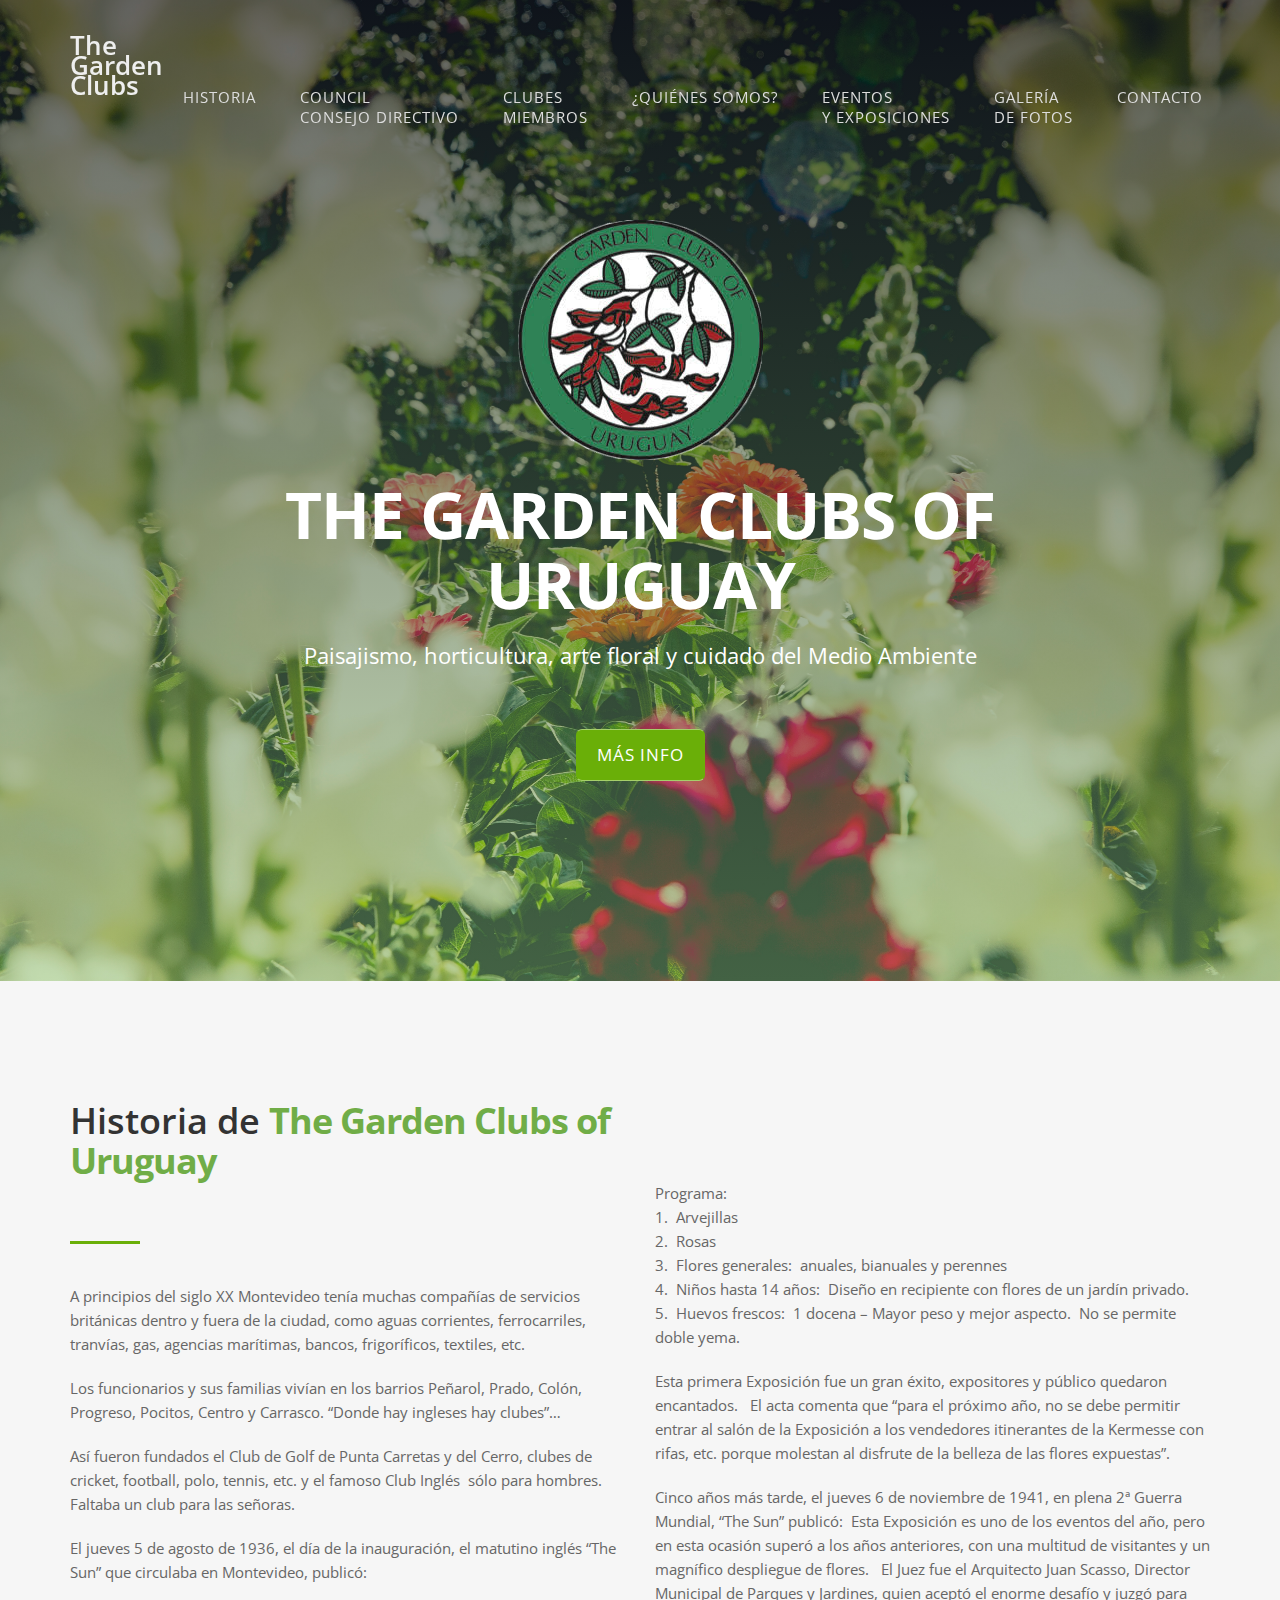
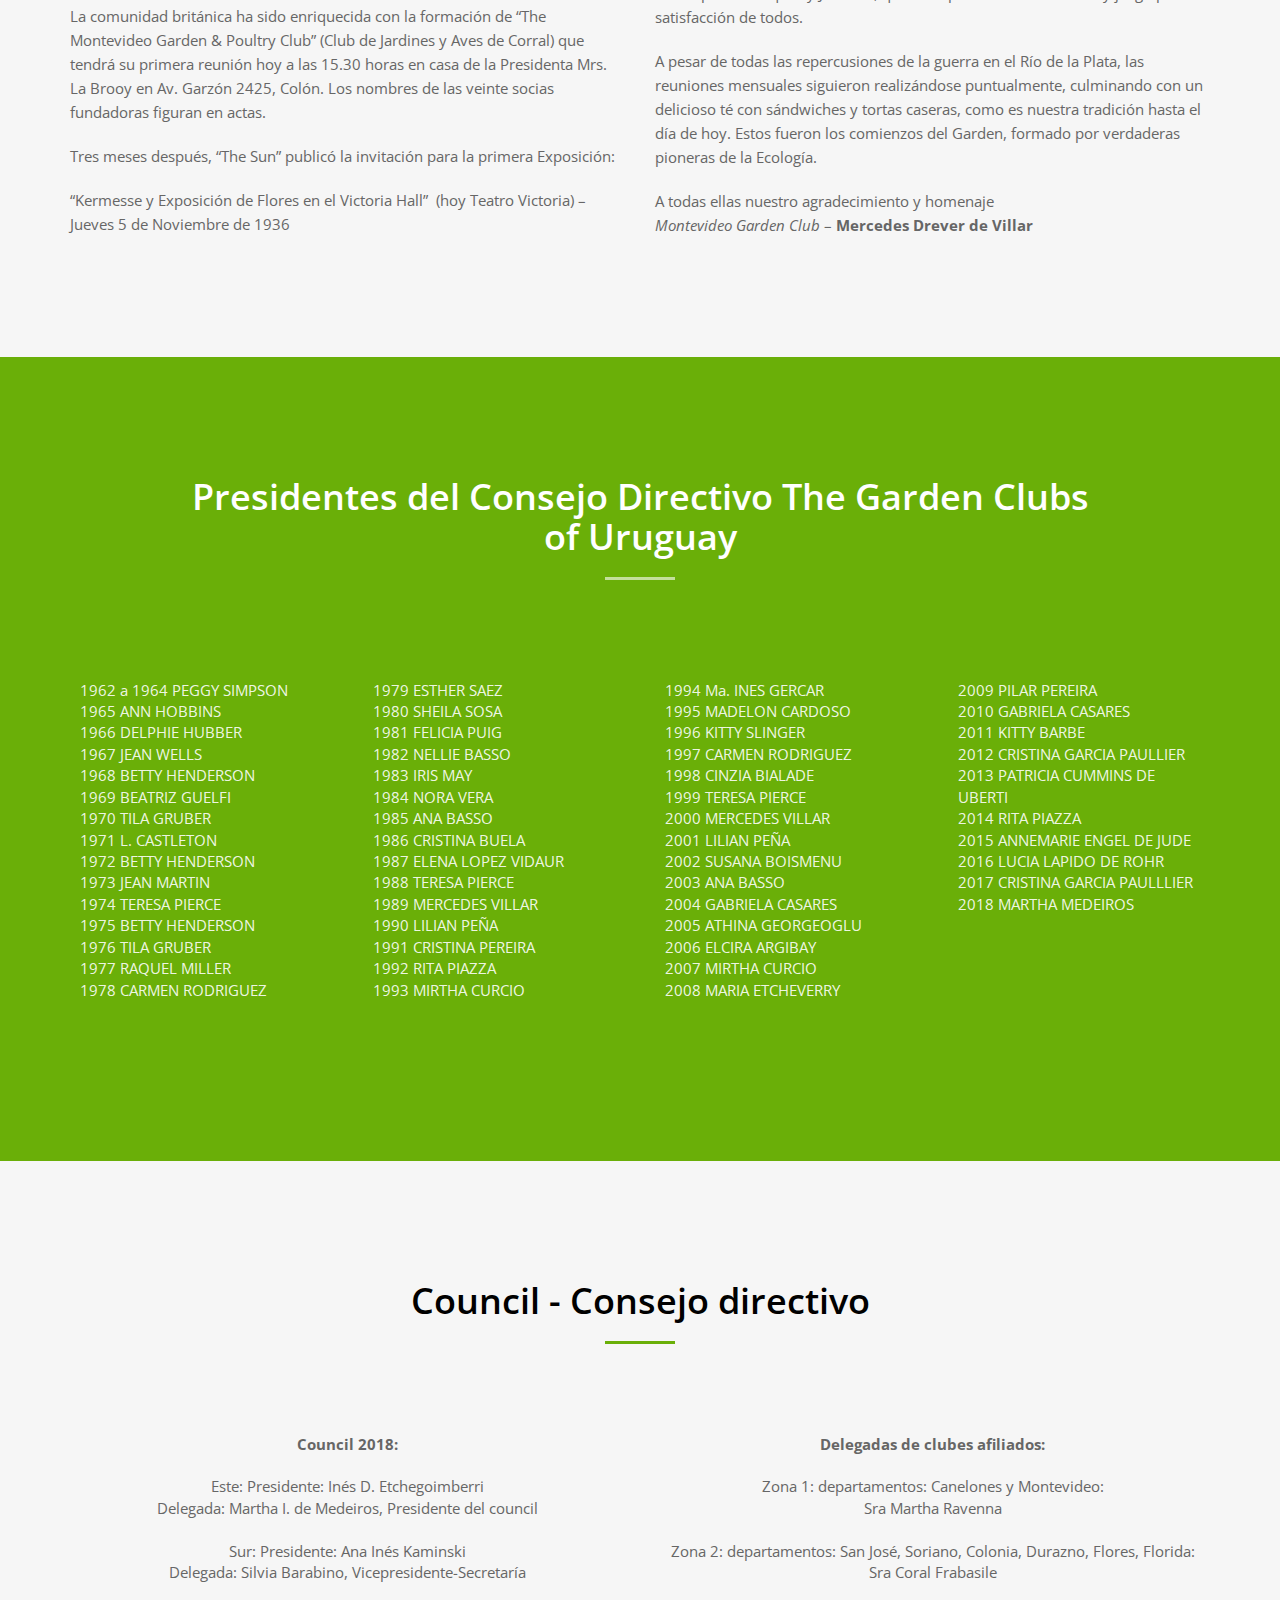
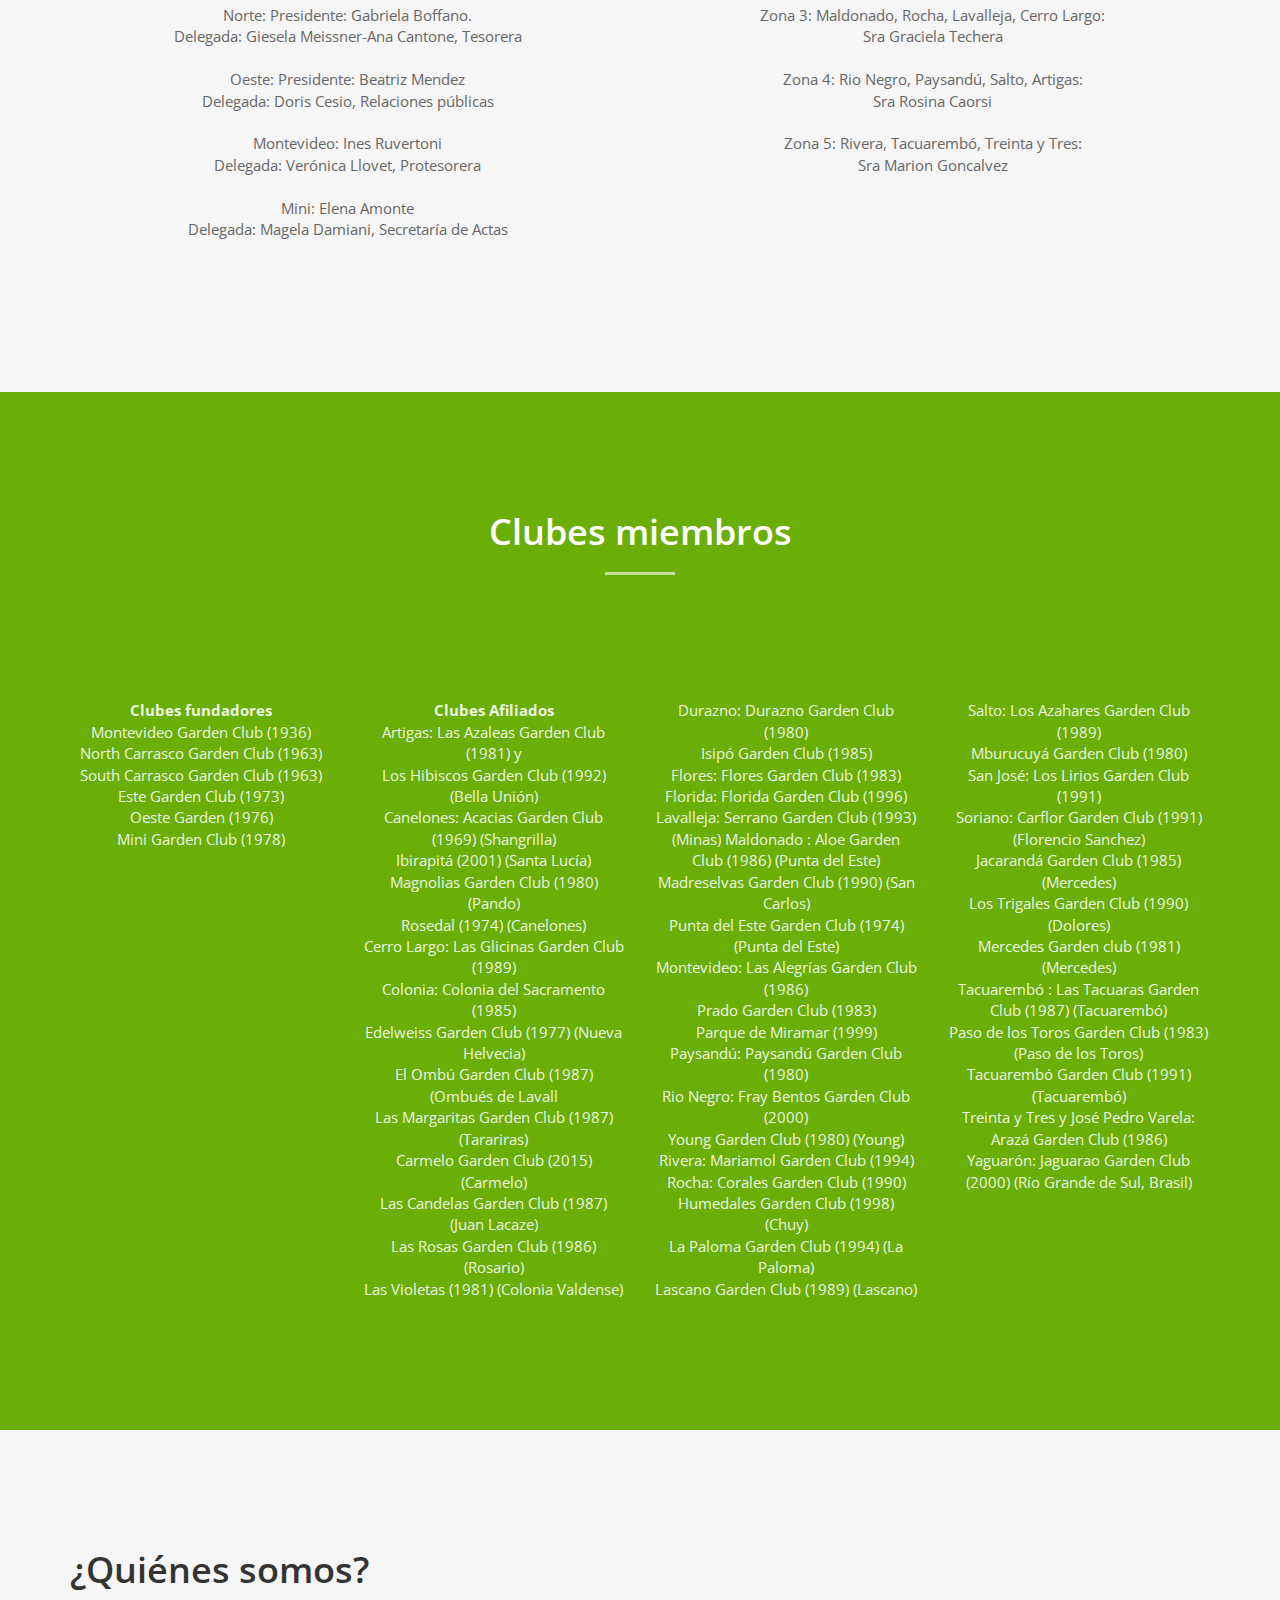
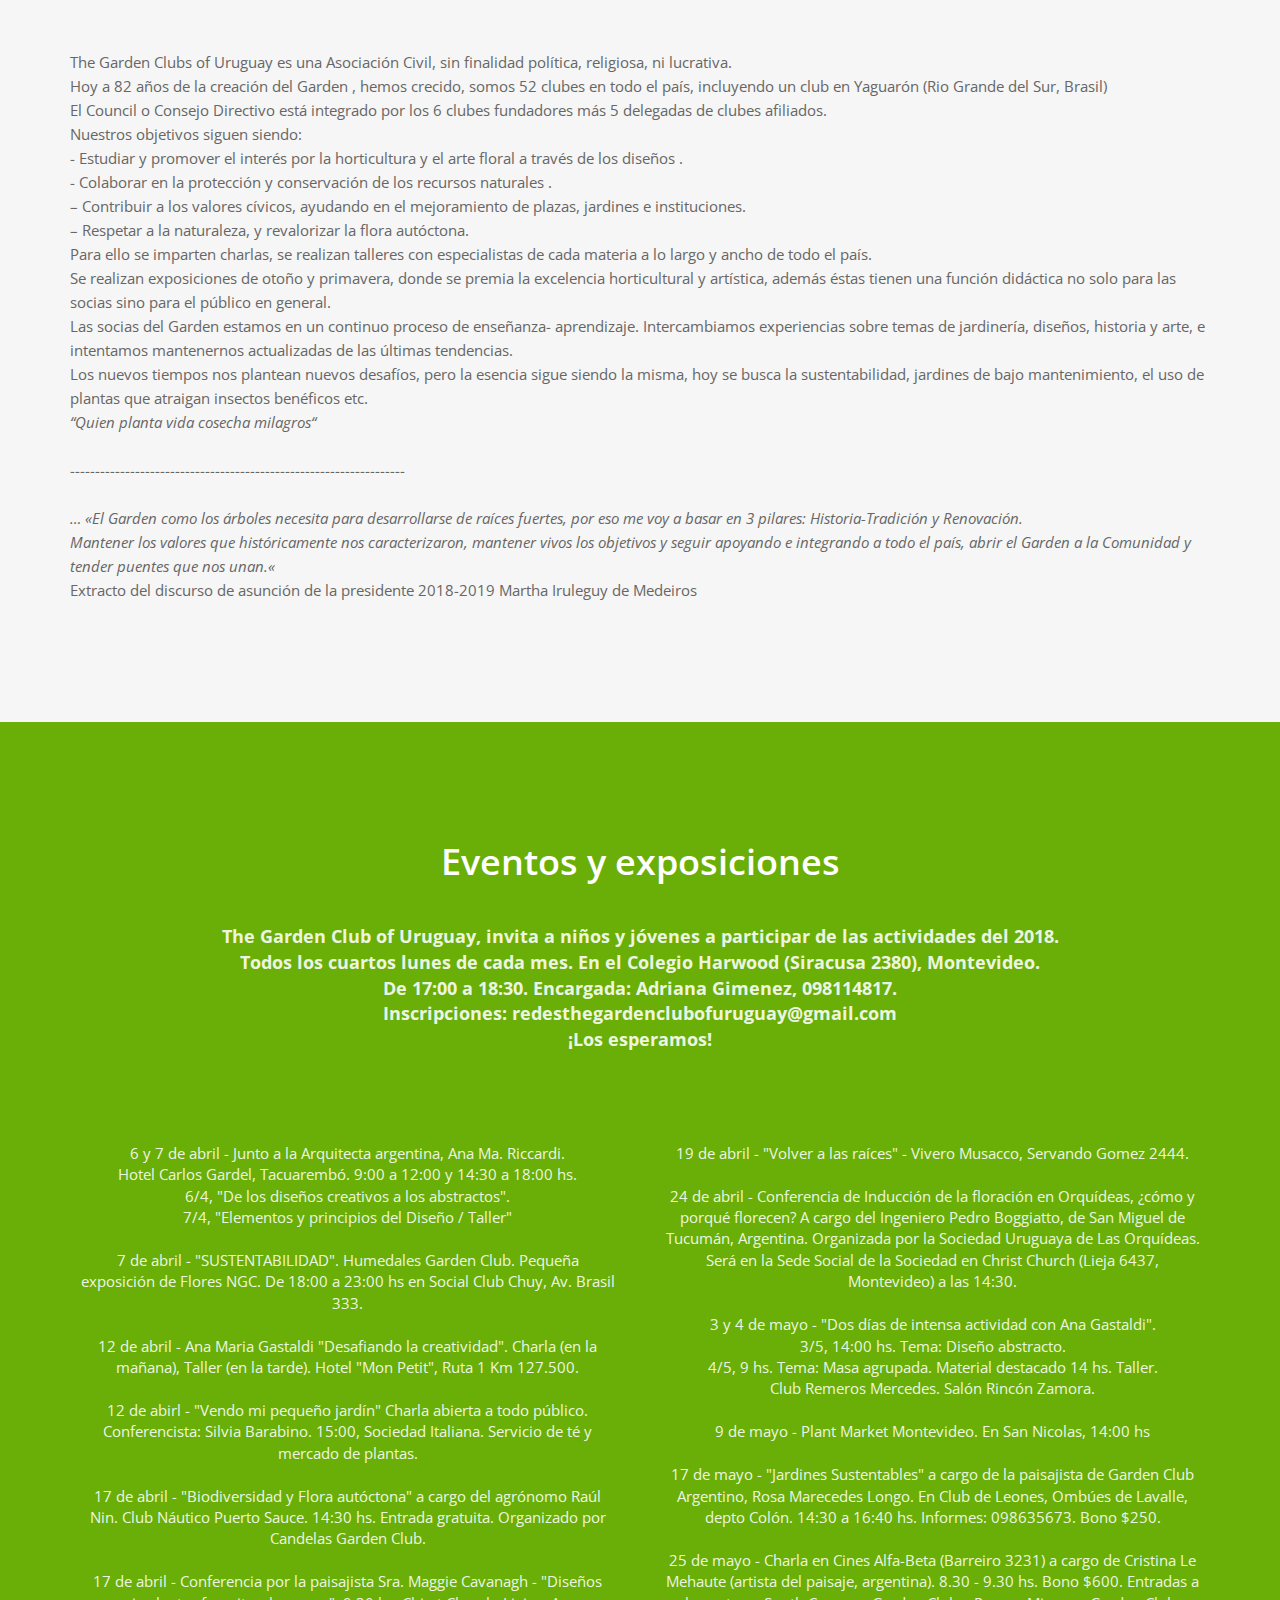
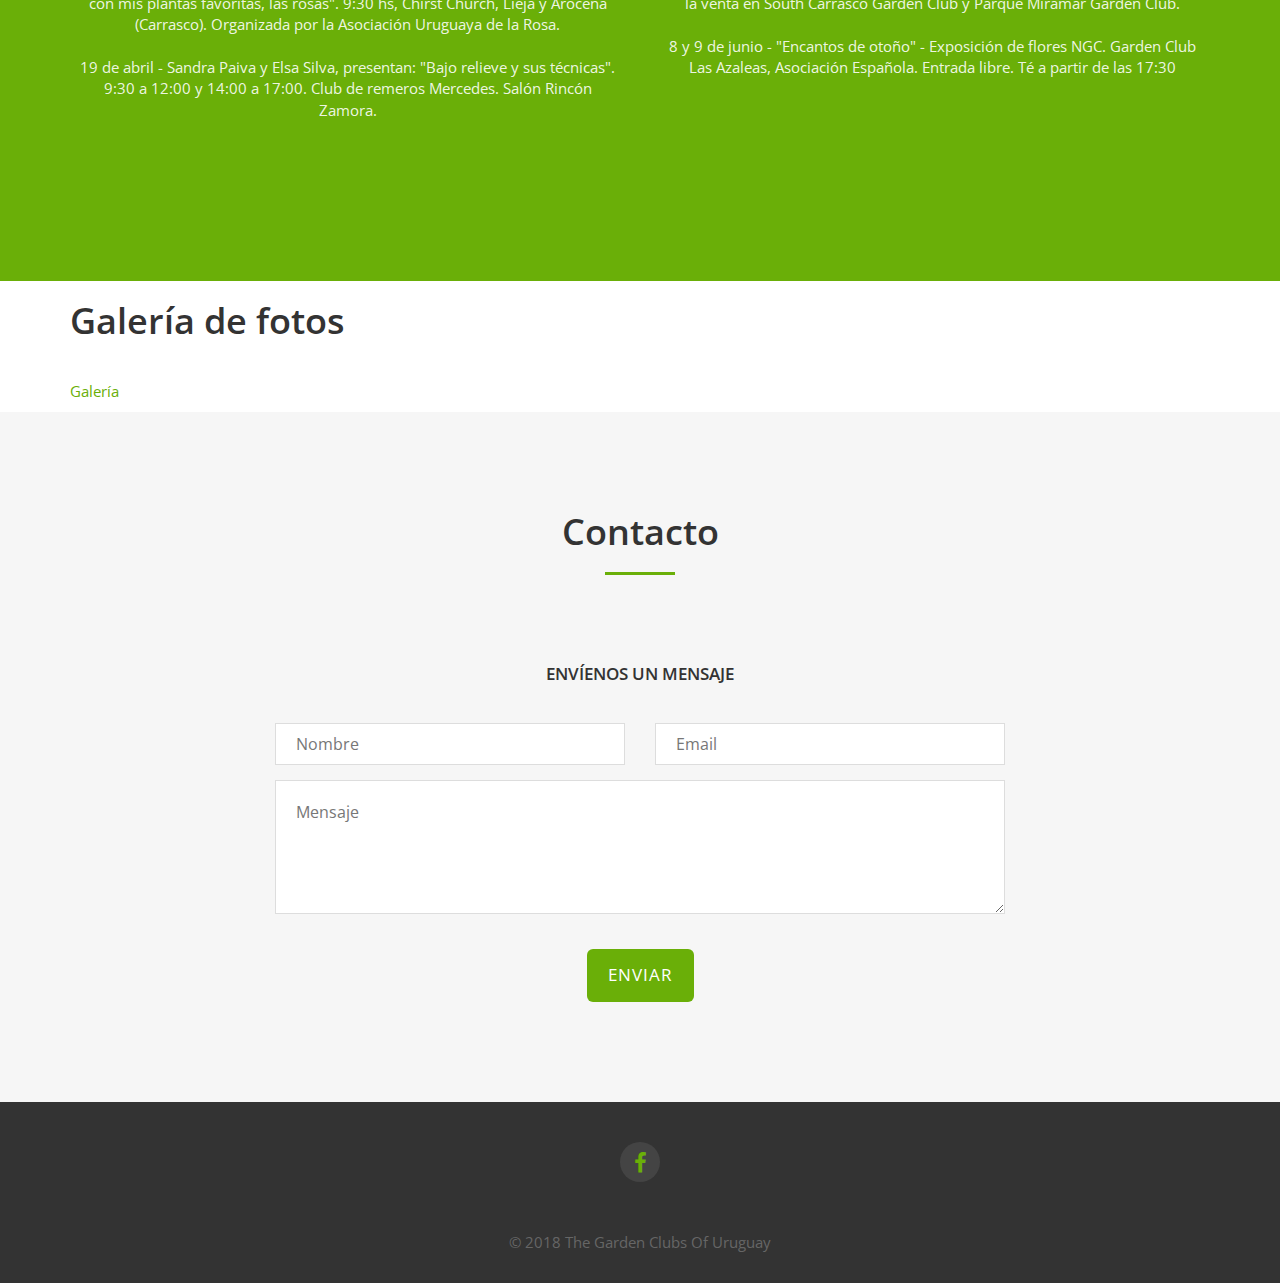
==== commit dba8d36f: "cambios flores" ====
--- a/landscaper/index.html
+++ b/landscaper/index.html
@@ -238,8 +238,8 @@
         </div>
         <div class="col-xs-12 col-md-3">
             <div class="history2-desc">
-              <p> 2008 	  MARIA ETCHEVERRY
-                  <br>2009 	  PILAR PEREIRA
+              <p> 
+                  2009 	  PILAR PEREIRA
                   <br>2010		GABRIELA CASARES
                   <br>2011		KITTY BARBE
                   <br>2012 	  CRISTINA GARCIA  PAULLIER
@@ -527,6 +527,7 @@
               <h2>Galería de fotos</h2>
             </br>
               <p>
+                
                   <a class="twitter-grid" data-partner="tweetdeck" href="https://twitter.com/ClubsGarden/timelines/993274641455214592?ref_src=twsrc%5Etfw">Galería</a> <script async src="https://platform.twitter.com/widgets.js" charset="utf-8"></script>
               </p> 
                 </div>
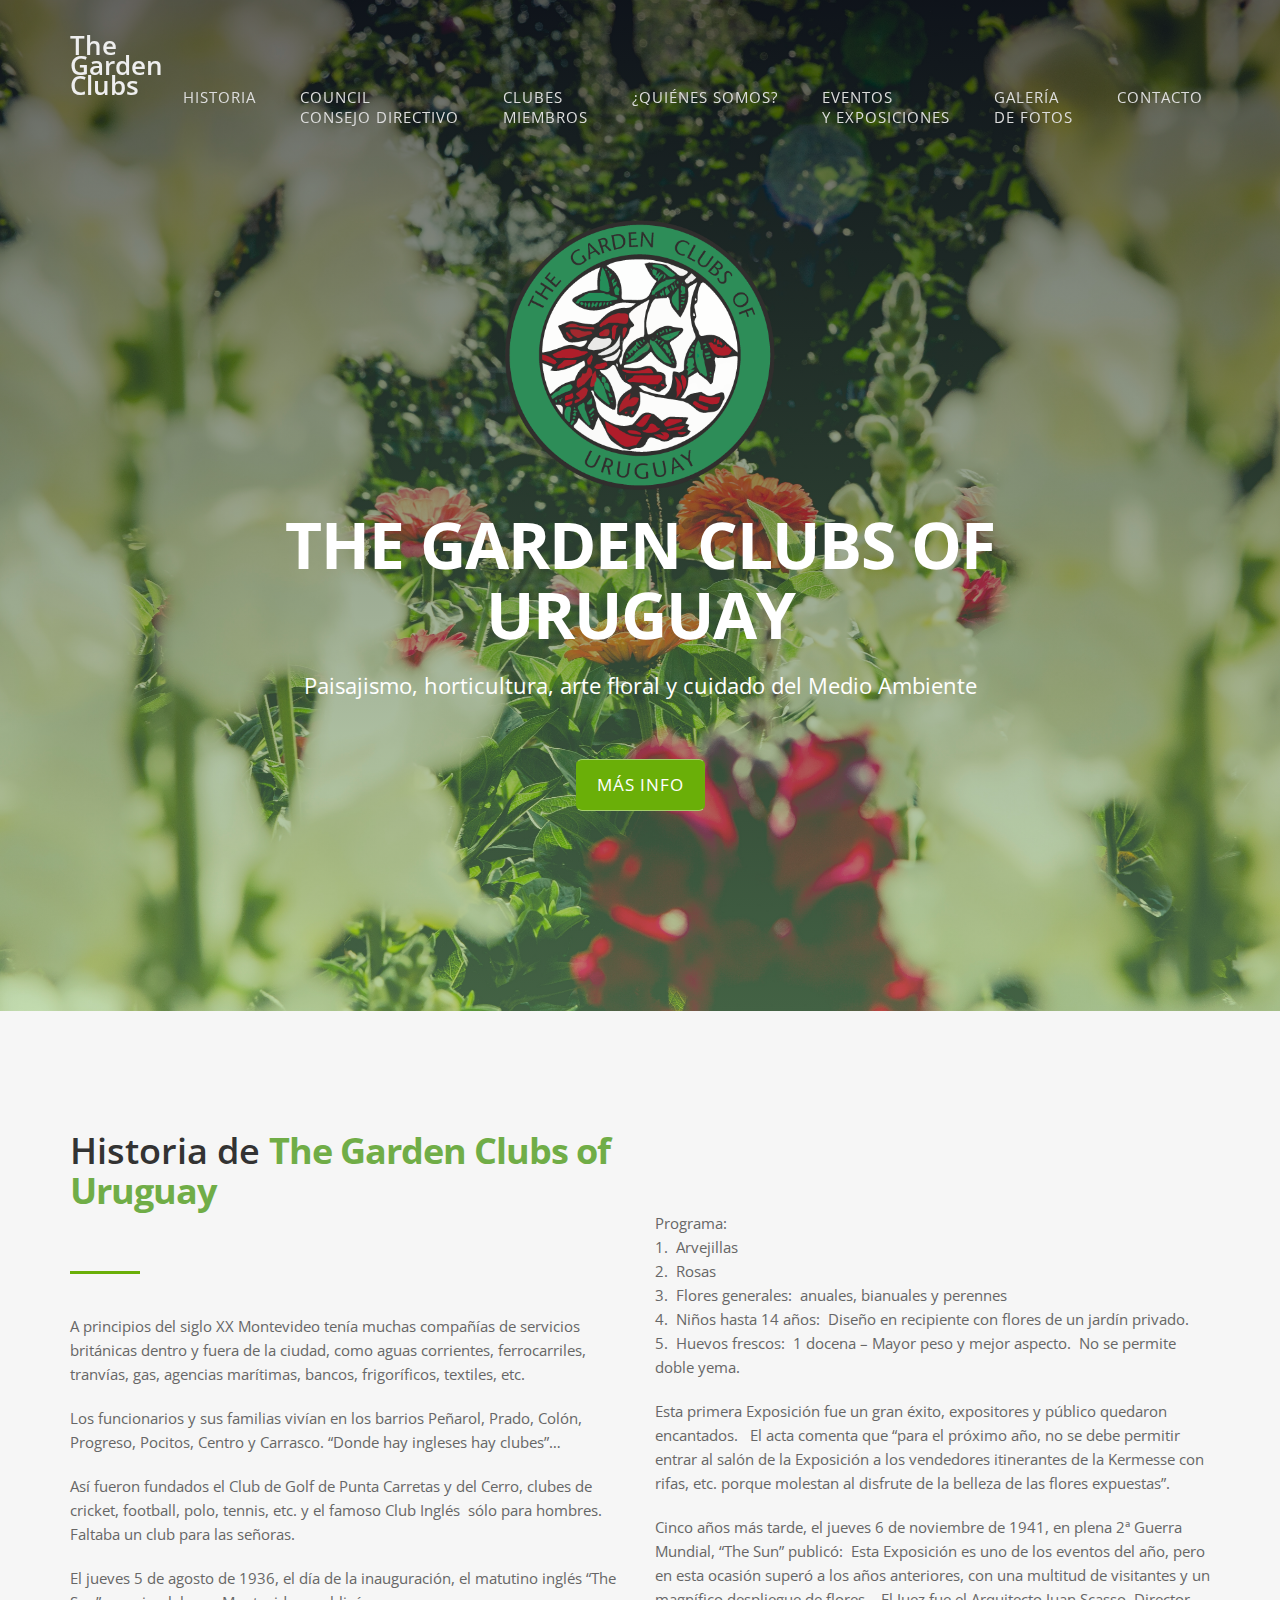
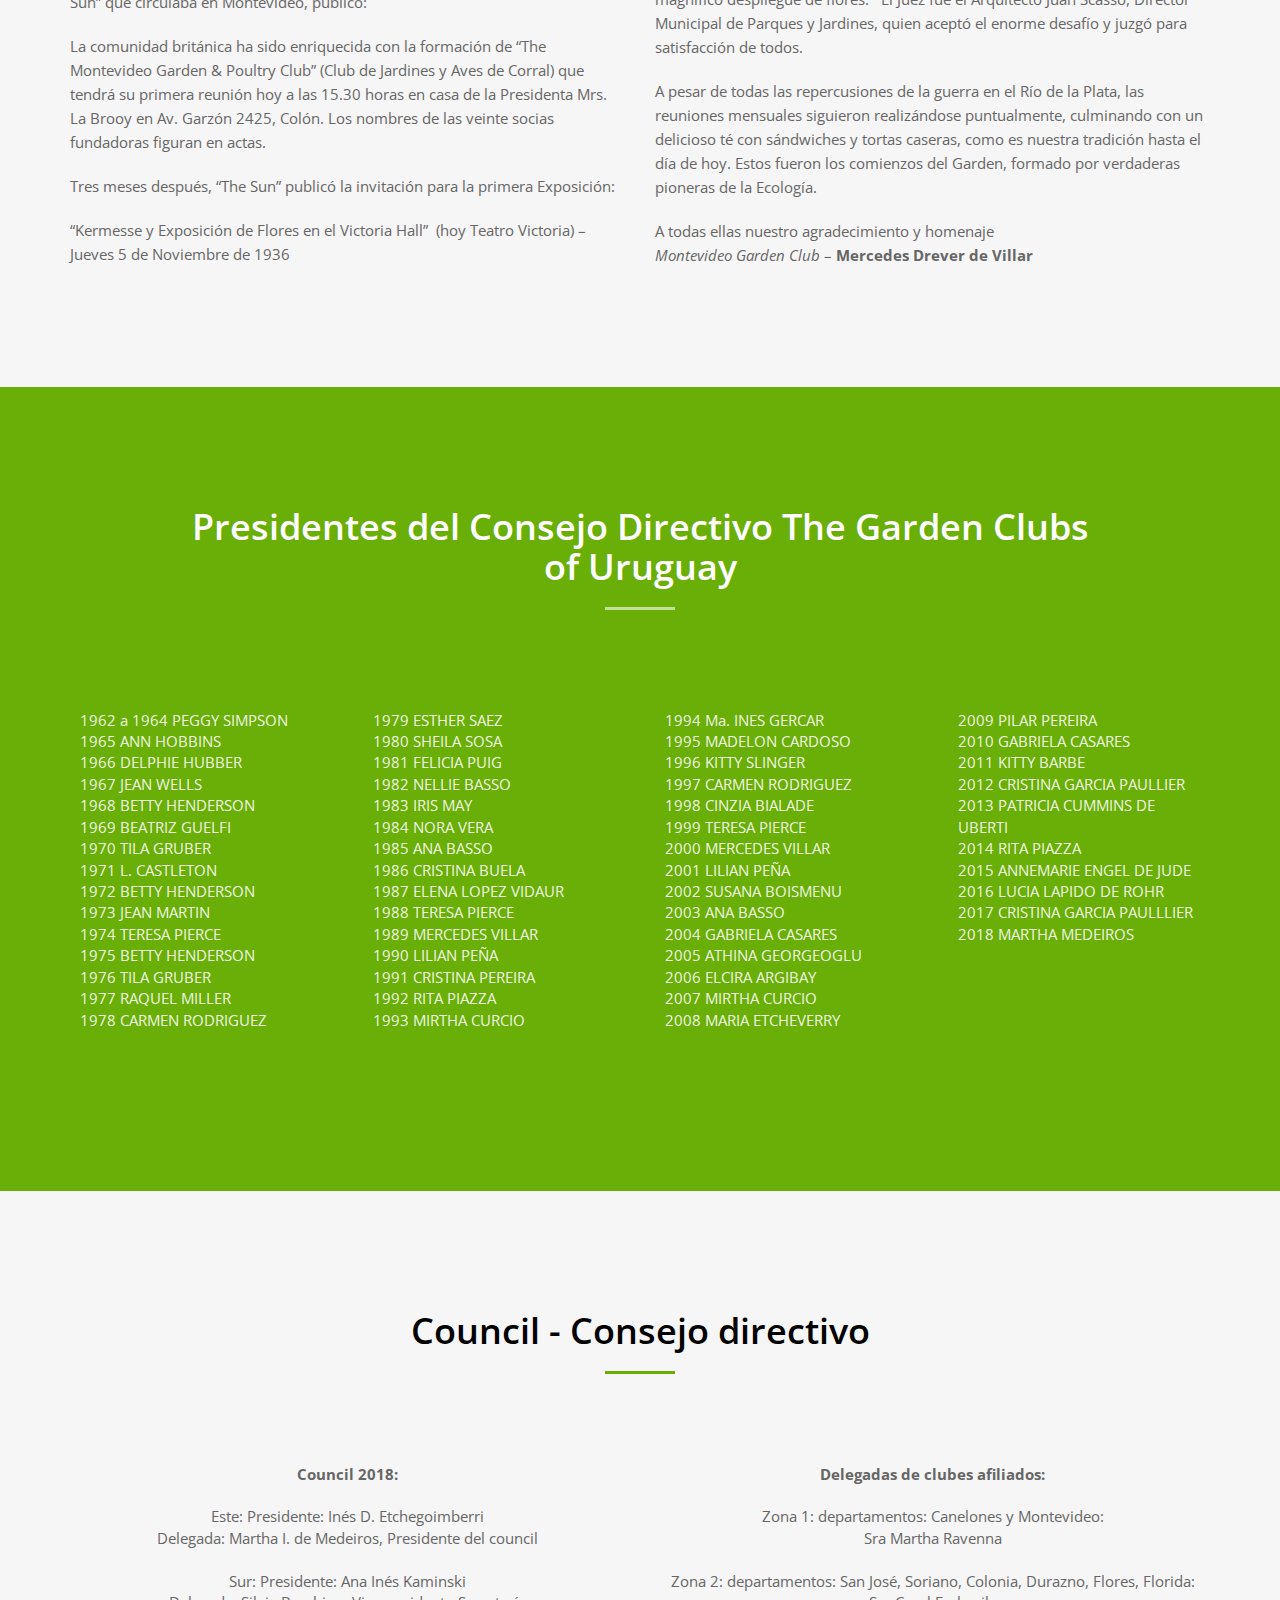
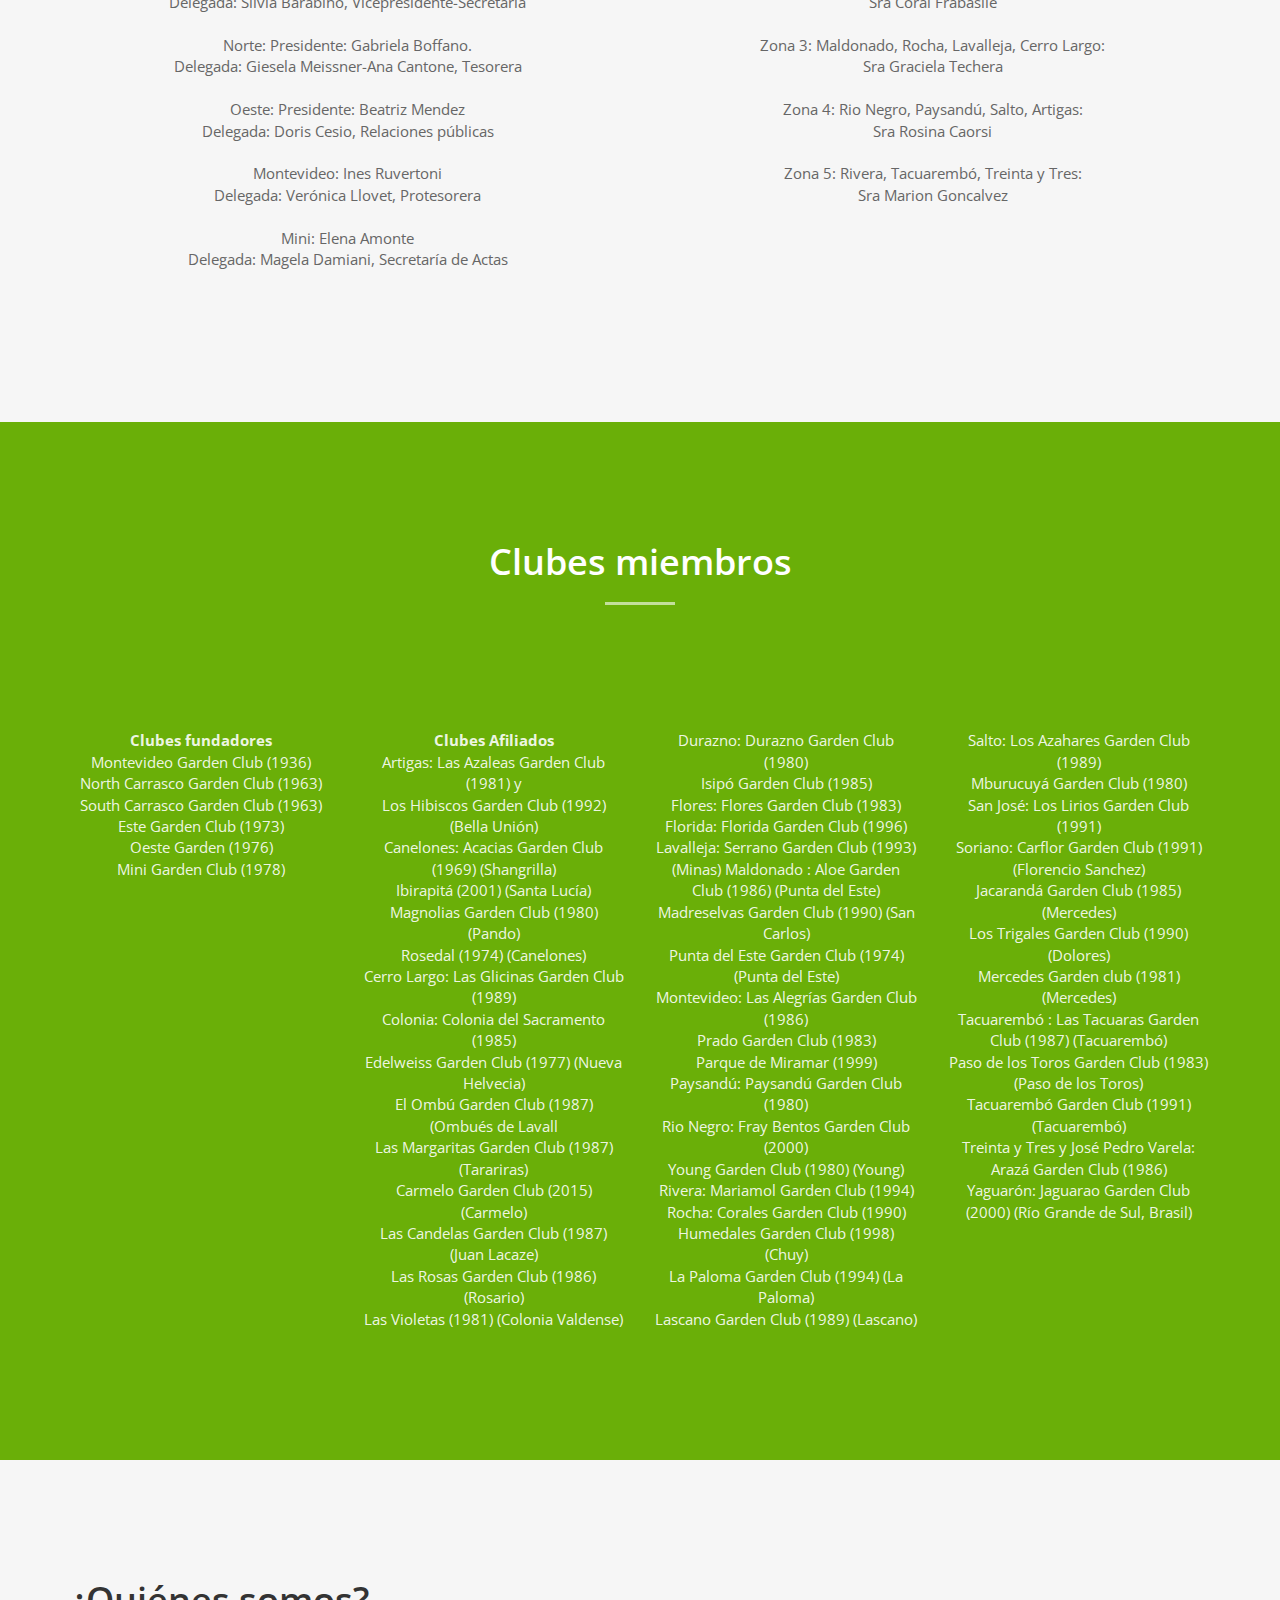
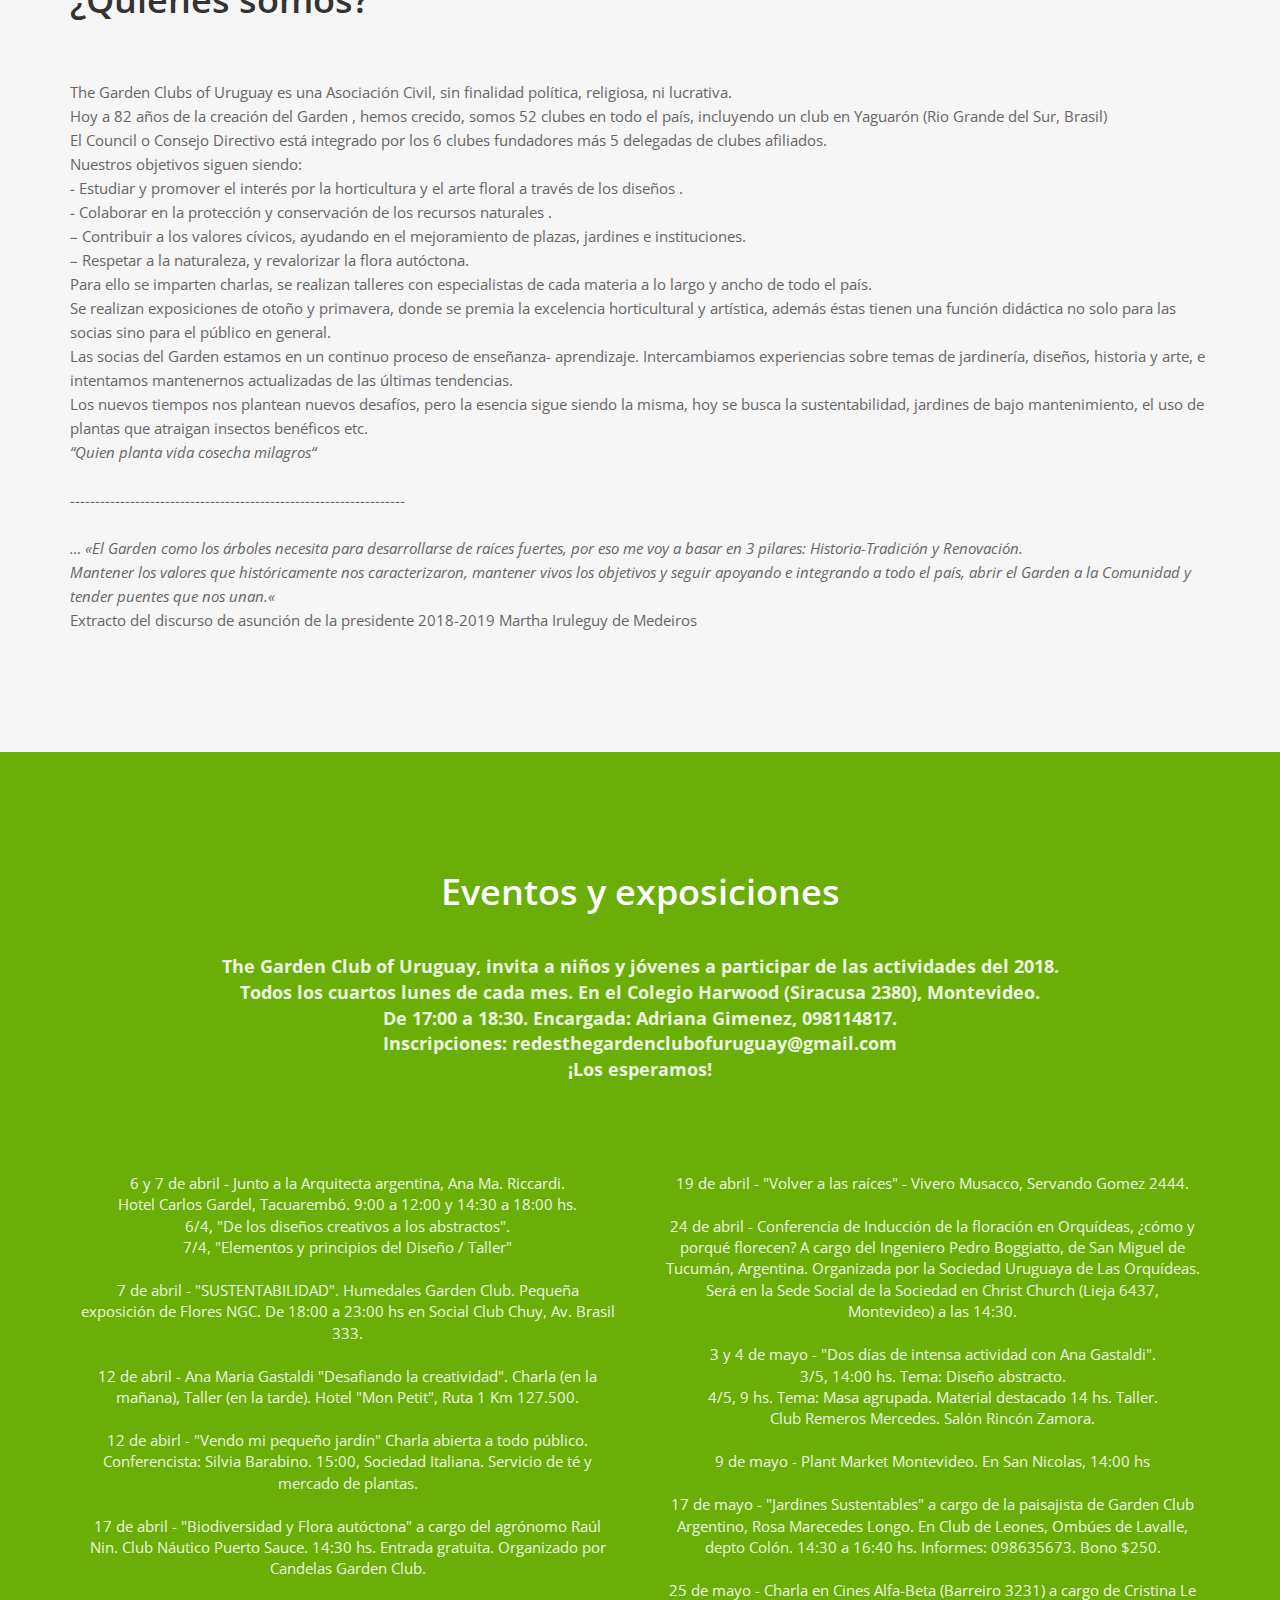
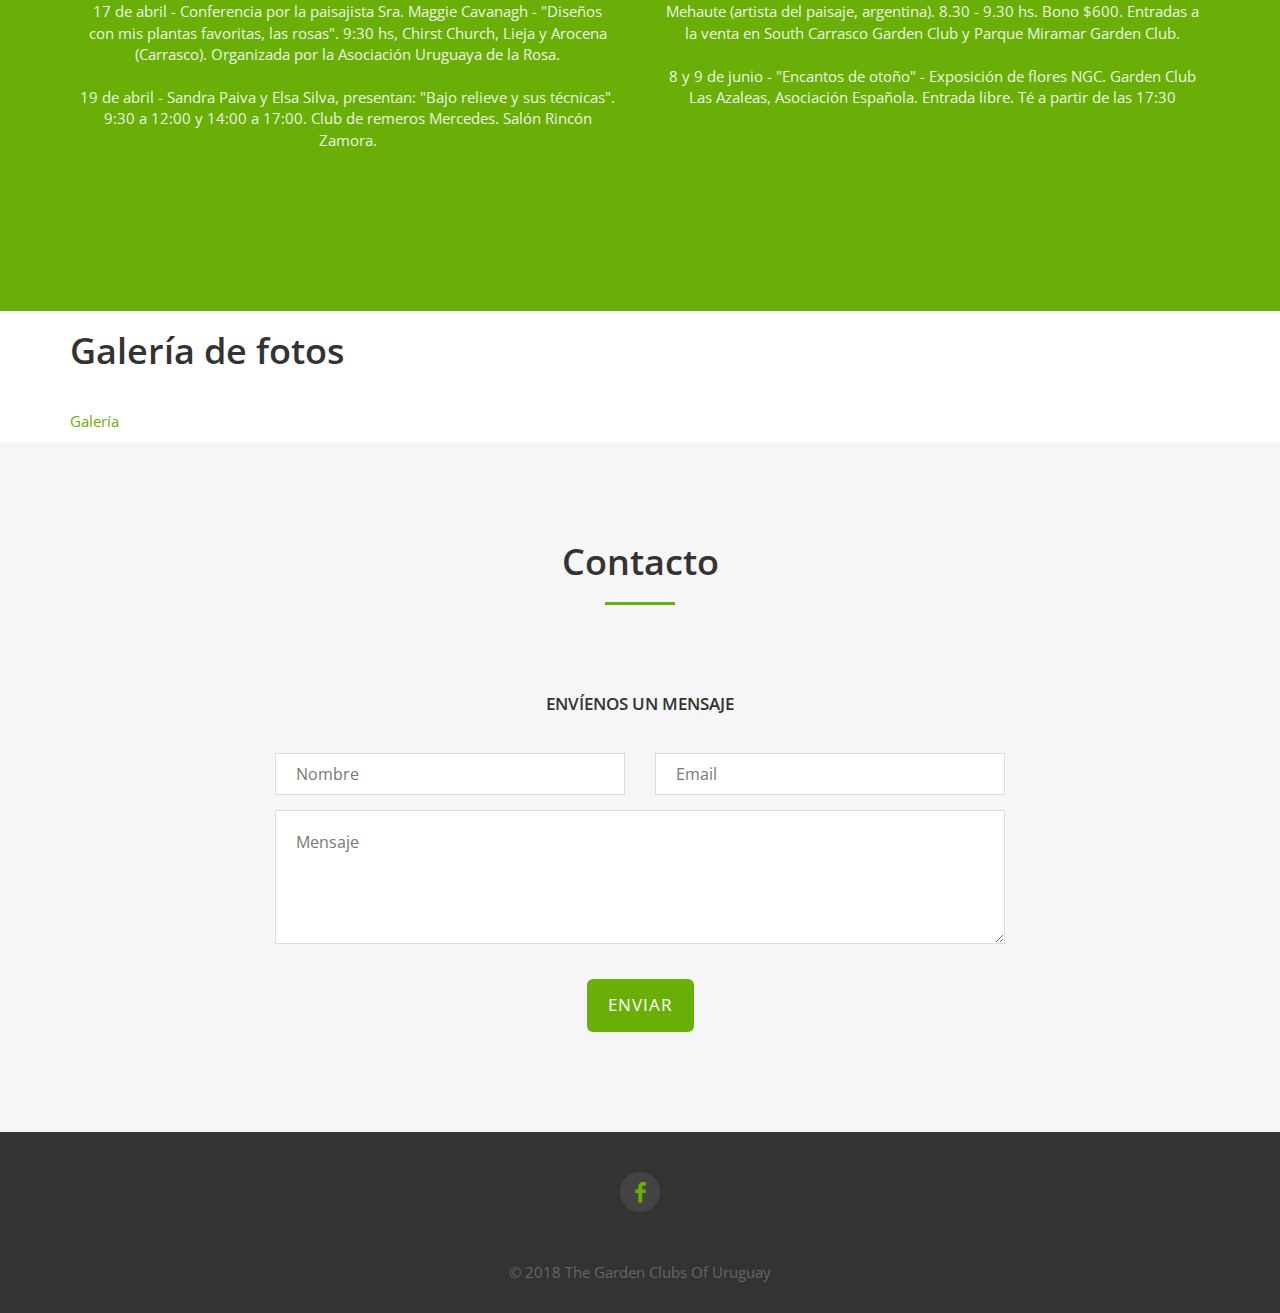
==== commit 64537b3b: "logo" ====
--- a/landscaper/index.html
+++ b/landscaper/index.html
@@ -70,7 +70,7 @@
       <div class="container">
         <div class="row">
           <div class="col-md-8 col-md-offset-2 intro-text">
-            <div class="service-media"> <img src="img/logo.png" alt=" "> </div>
+            <div class="service-media"> <img src="img/logo.png" height="270px" width="270px" alt=" "> </div>
             <br>
             <h1>The Garden Clubs of Uruguay</h1>
             <p>Paisajismo, horticultura, arte floral y cuidado del Medio Ambiente</p>
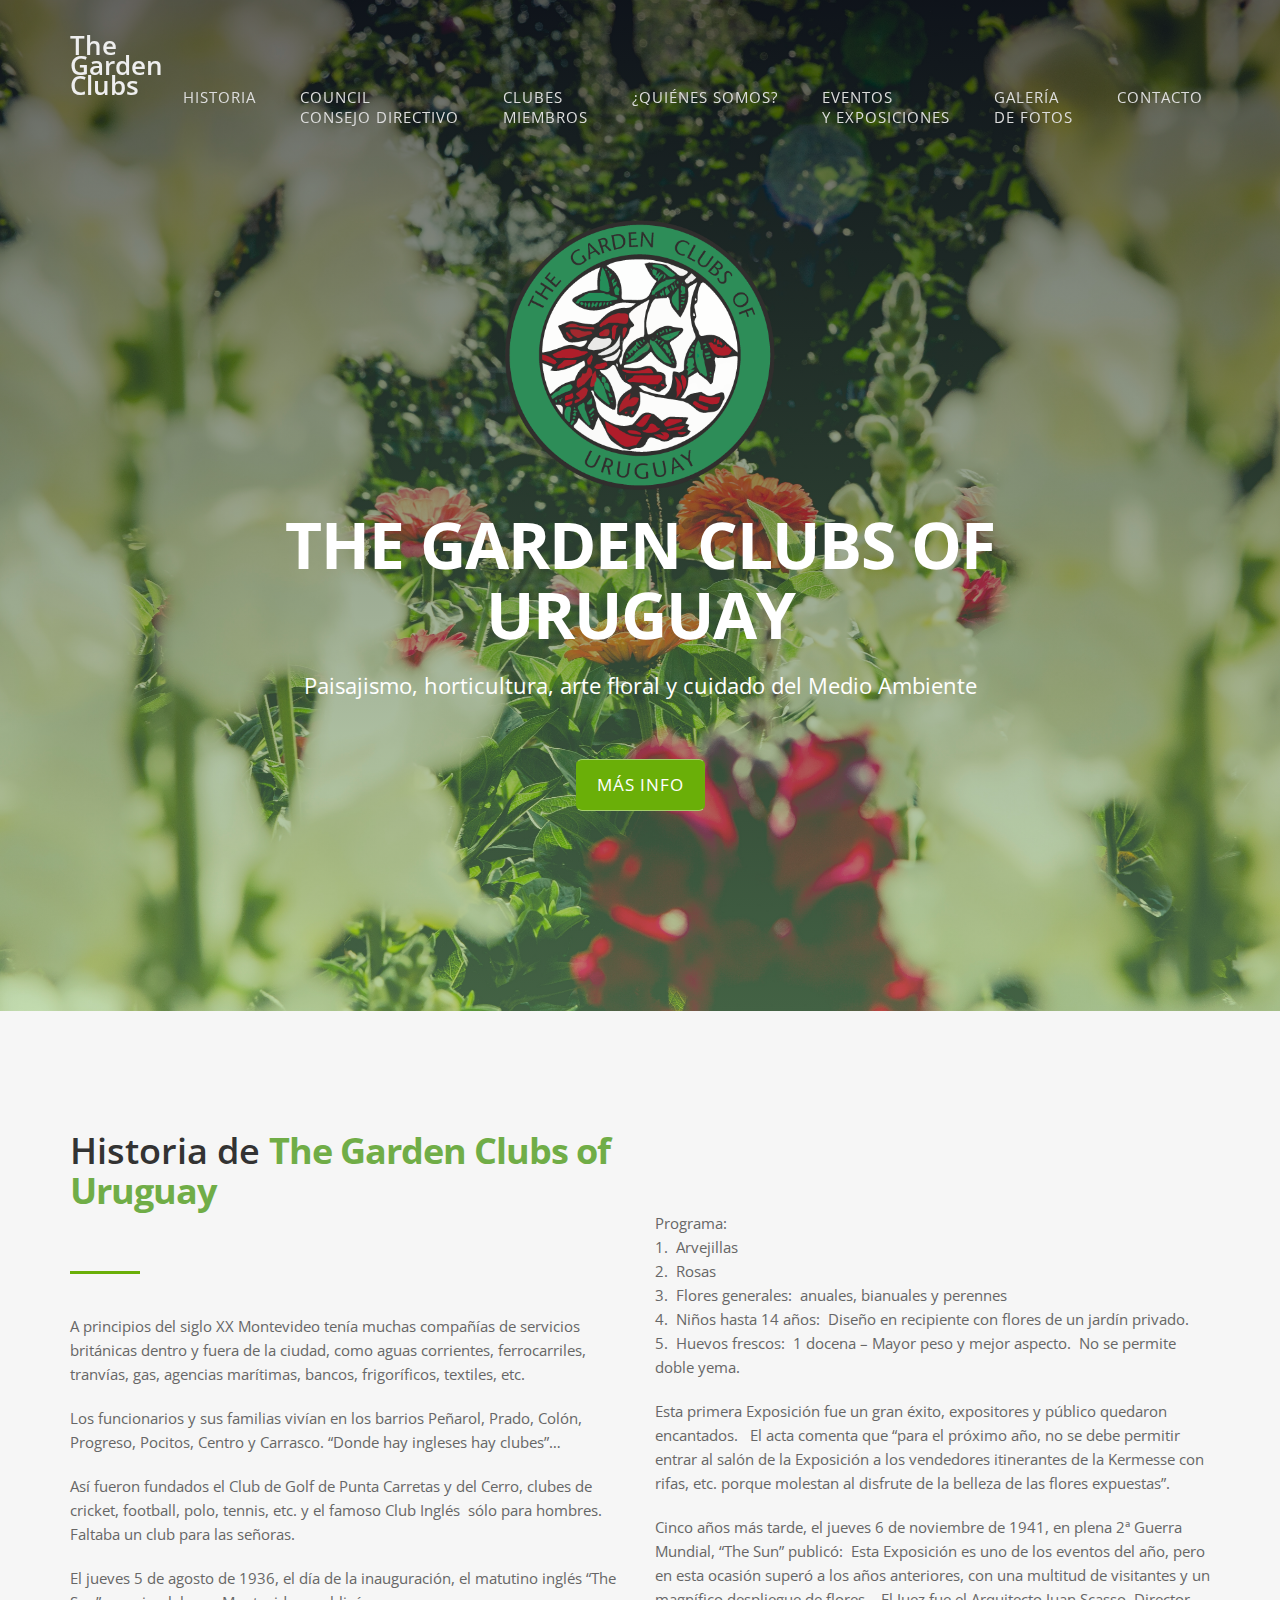
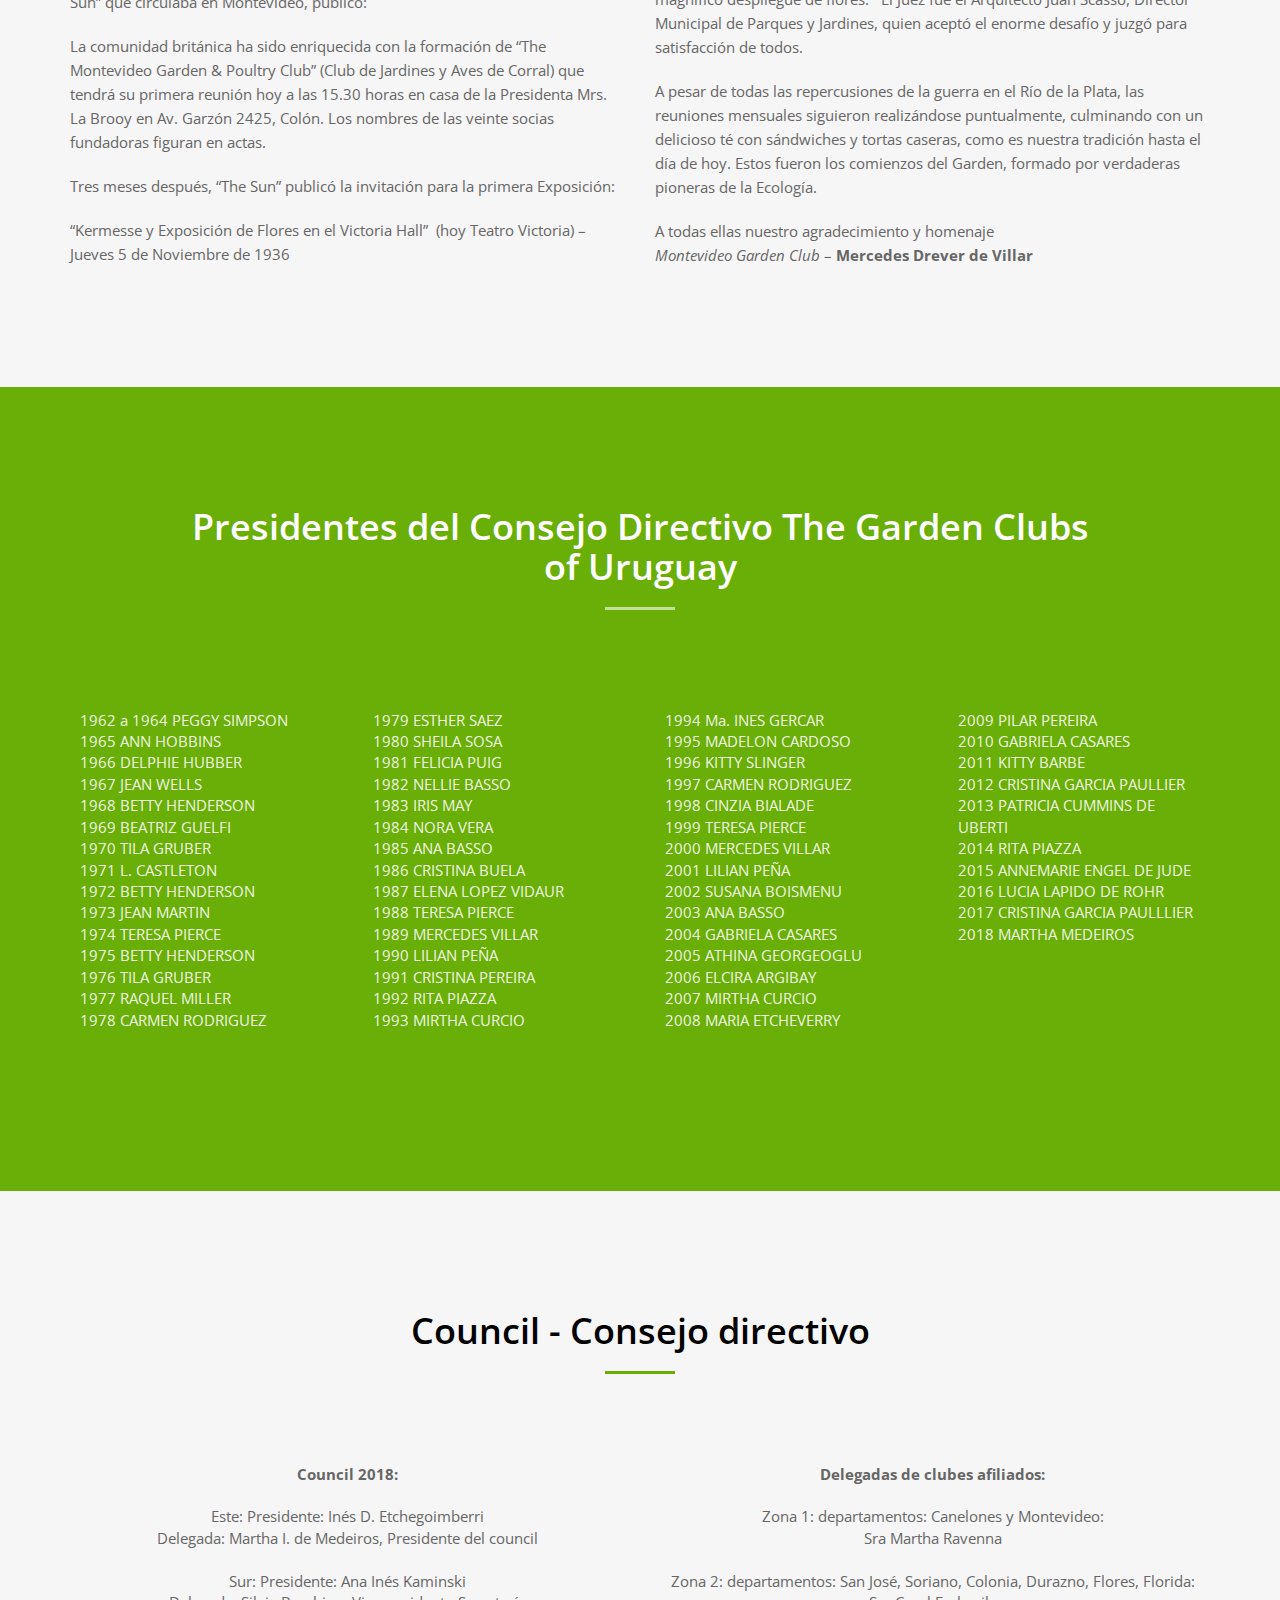
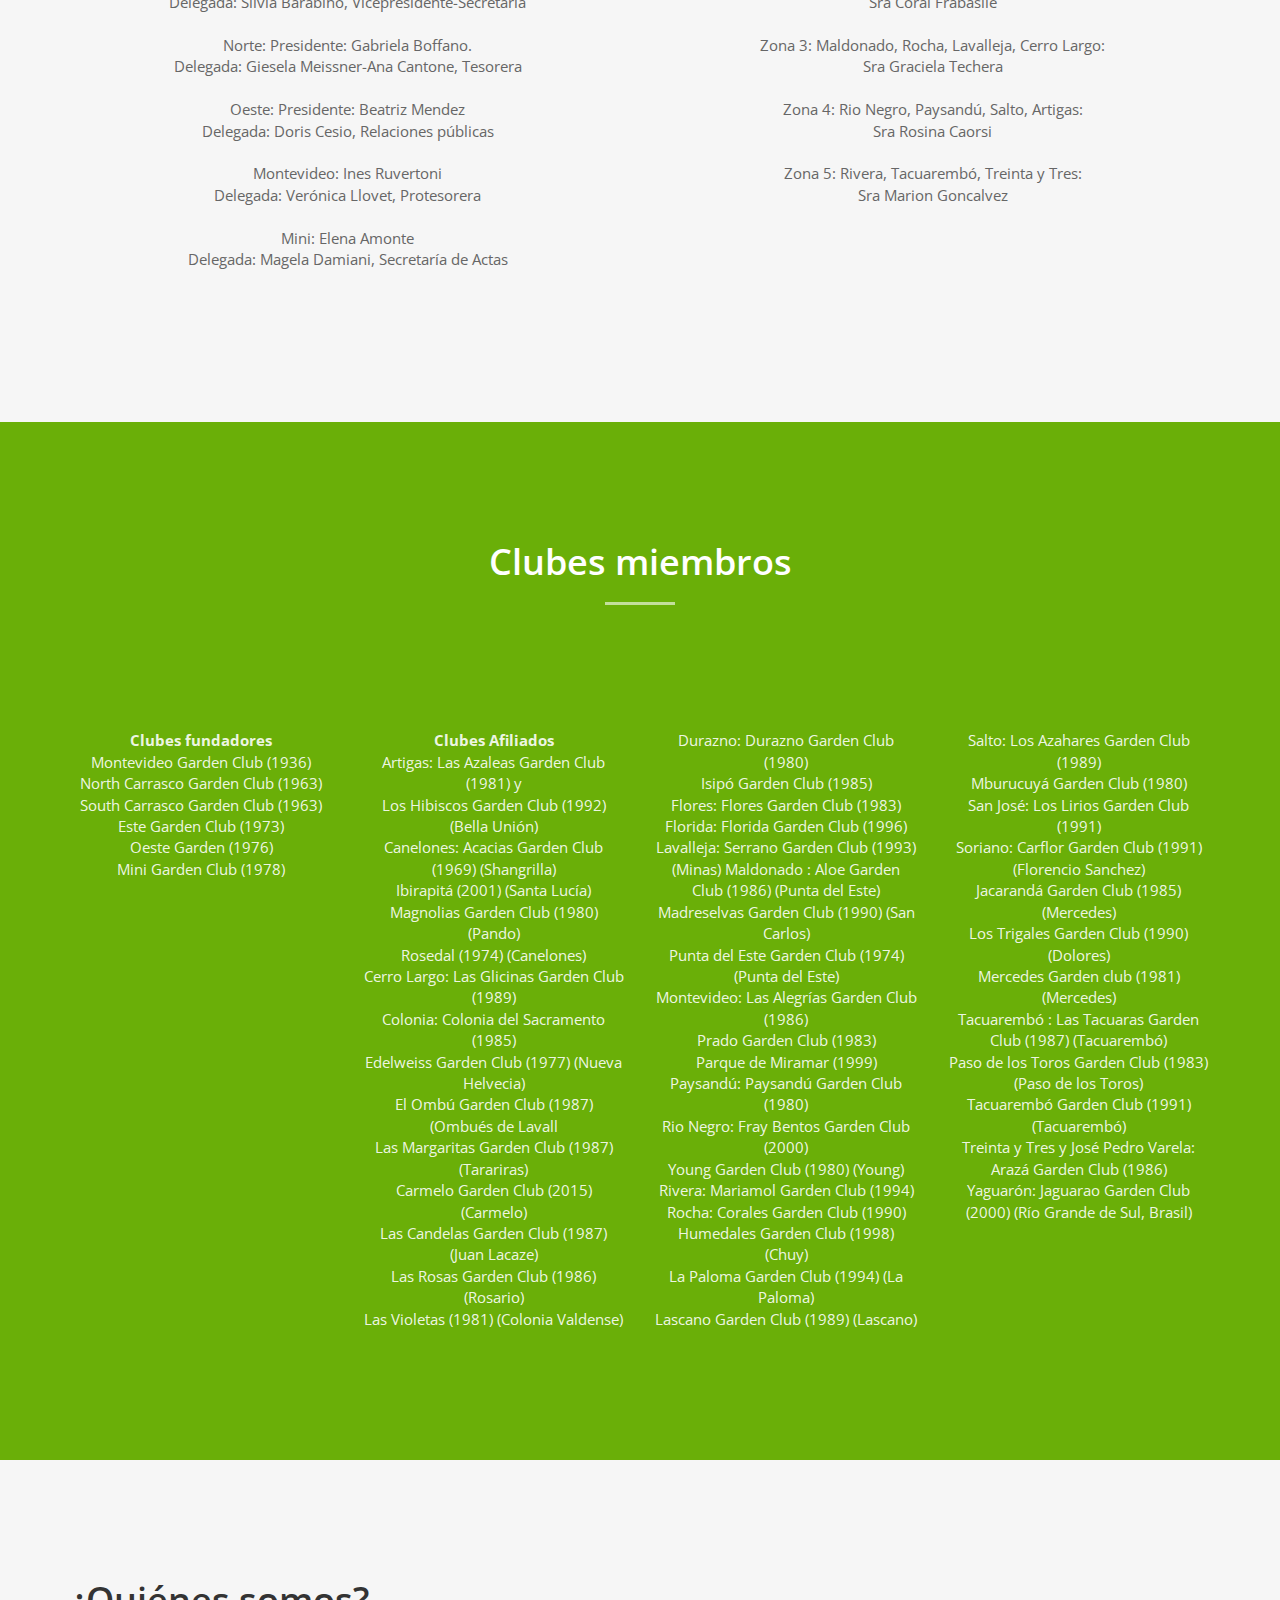
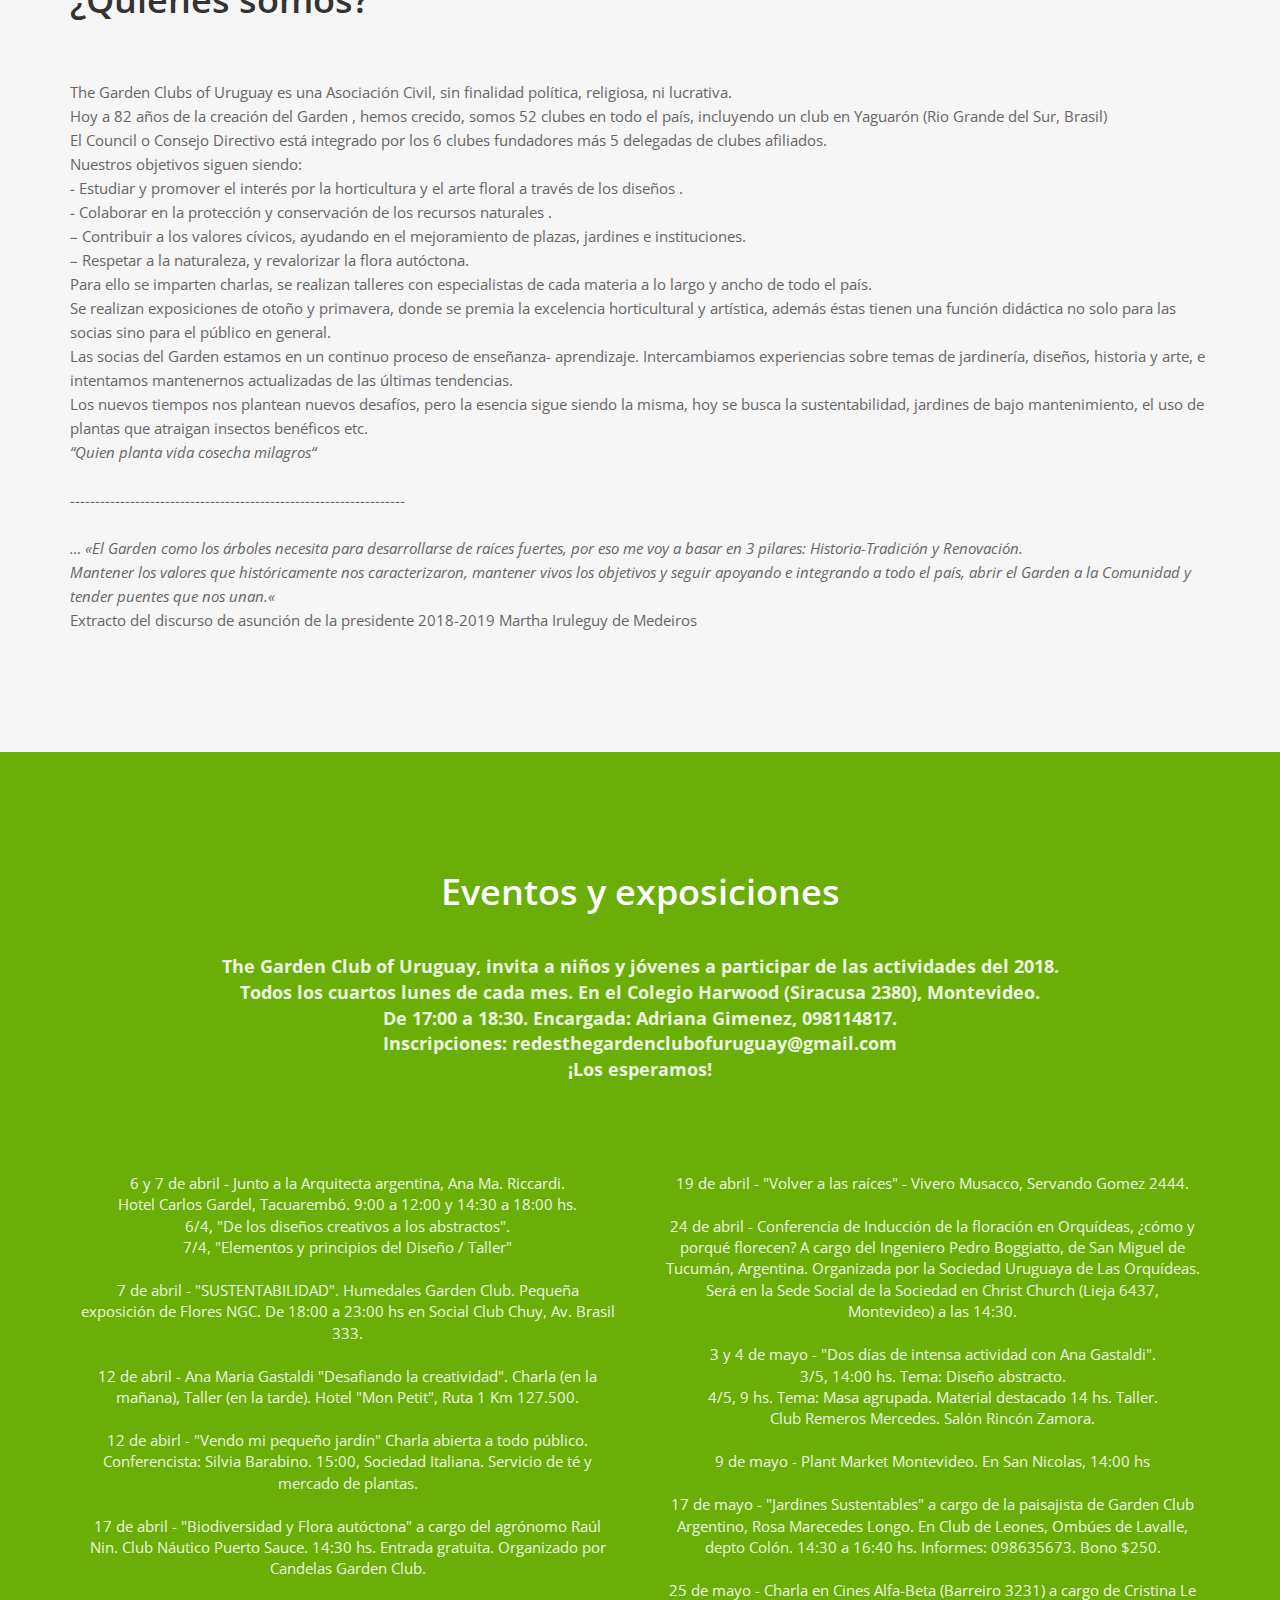
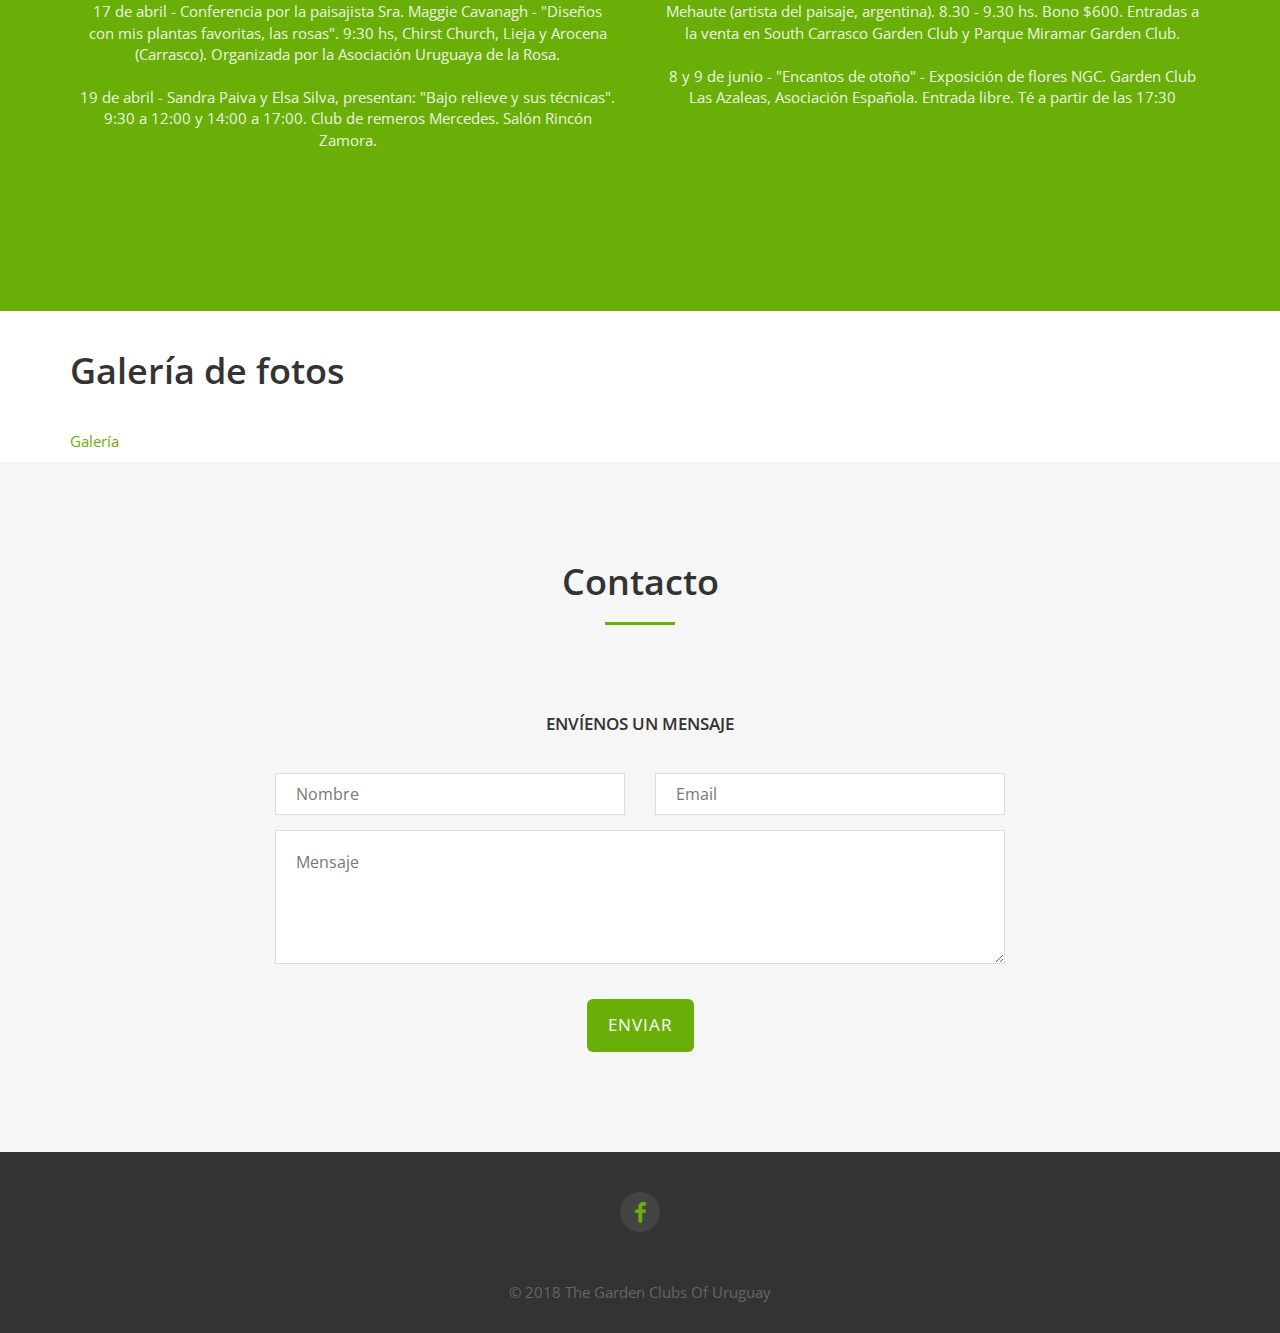
==== commit 671c0b11: "logo" ====
--- a/landscaper/index.html
+++ b/landscaper/index.html
@@ -523,6 +523,7 @@
         <div class="row">
           <div class="col-xs-12 col-md-12">
             <div class="objective-text">
+              <br>
             </br>
               <h2>Galería de fotos</h2>
             </br>
